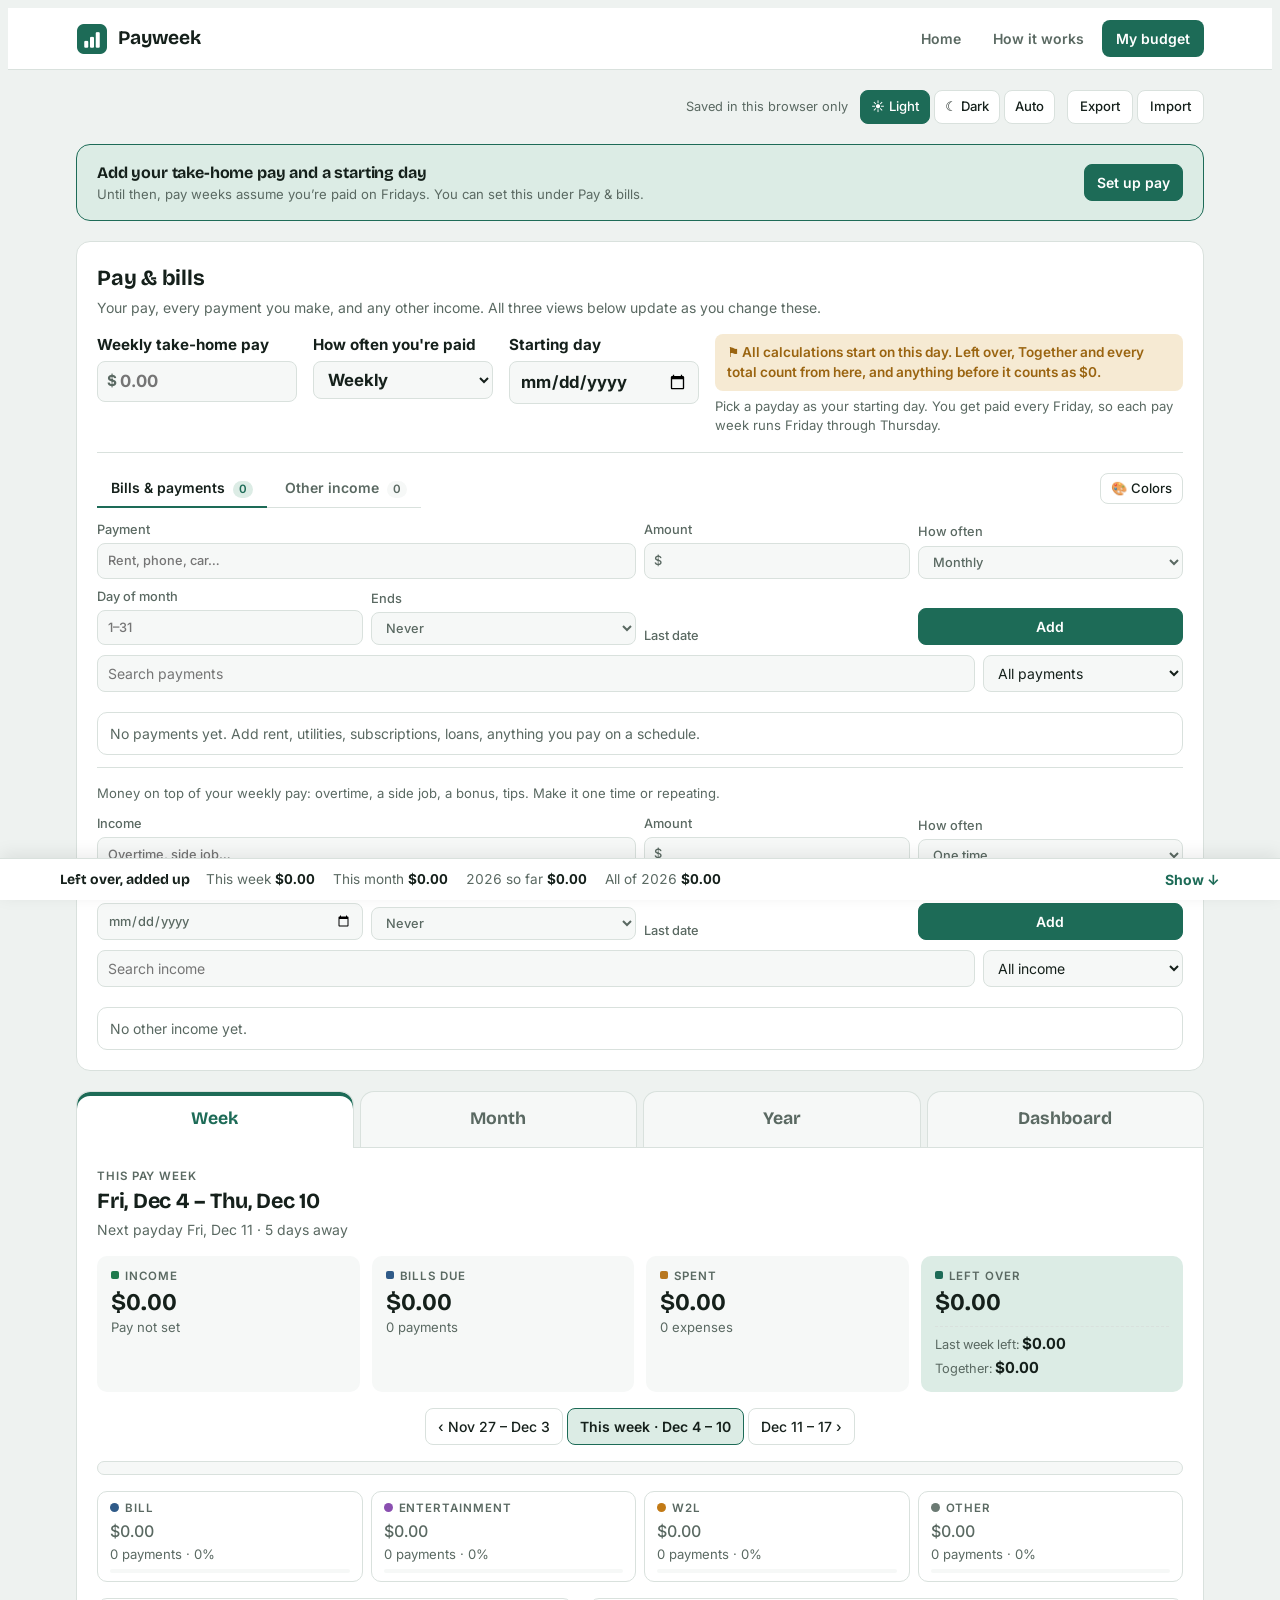
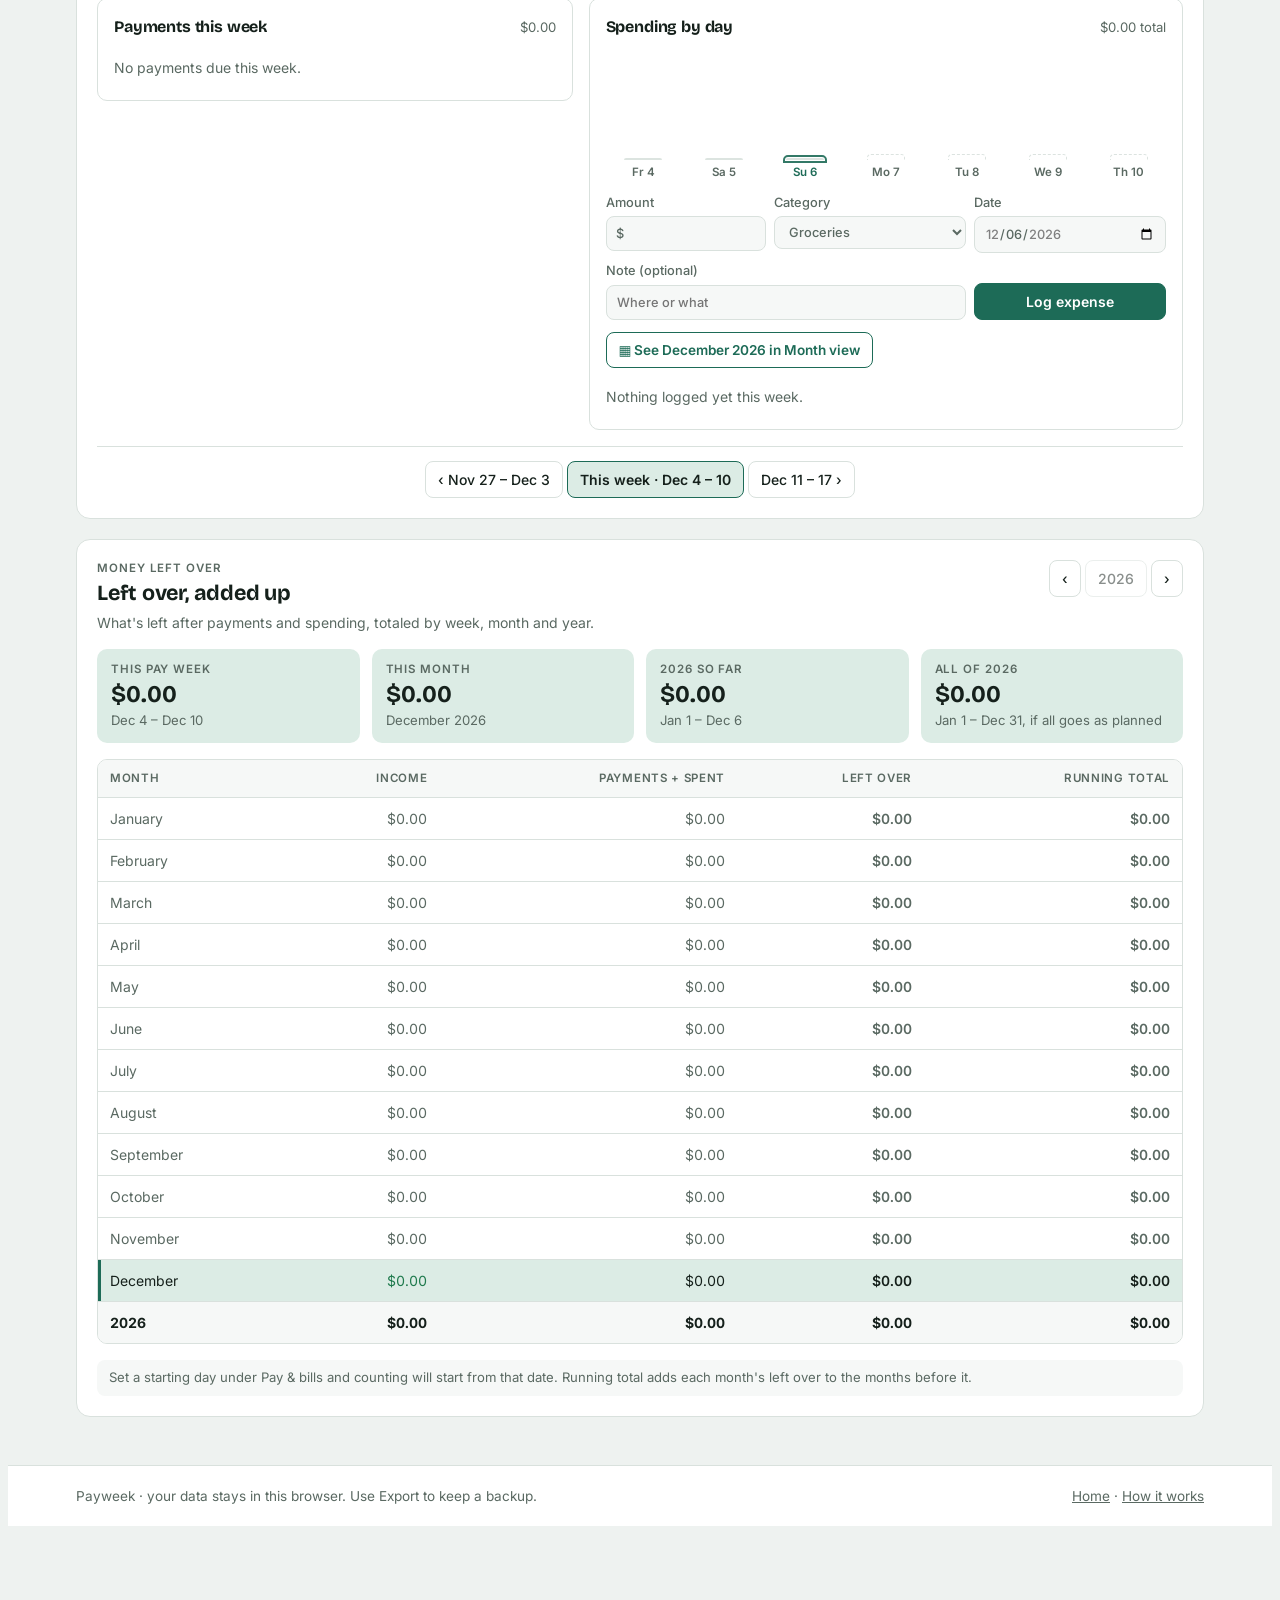
==== app.html @ 32675dfa "initial" ====
<!doctype html>
<html lang="en">
<head>
<meta charset="utf-8">
<meta name="viewport" content="width=device-width, initial-scale=1">
<meta name="description" content="Your Payweek budget: what's due, what's spent and what's left between paydays.">
<link rel="icon" href="icon.png">
<link rel="stylesheet" href="site.css">
<title>Payweek Budget</title>
<script>
/* Theme before first paint: light unless the viewer picked Dark or Auto (follow the system). */
try { var pwTheme = localStorage.getItem('payweek.theme') || 'light'; if (pwTheme !== 'auto') document.documentElement.setAttribute('data-theme', pwTheme); }
catch (e) { document.documentElement.setAttribute('data-theme', 'light'); }
</script>
<link rel="preconnect" href="https://fonts.googleapis.com">
<link rel="stylesheet" href="https://fonts.googleapis.com/css2?family=Bricolage+Grotesque:opsz,wght@12..96,500;12..96,700&family=Inter:wght@400;500;600&display=swap">
<style>
/* Layout: header, Pay & bills panel (pay, bills, other income, then view tabs), then the active view. Month calendar rows line up with pay weeks. */
:root {
  --bg: #eef2f0; --surface: #ffffff; --surface-2: #f6f8f7; --ink: #15201b; --muted: #5a6962; --line: #d9e1dd;
  --accent: #1d6b57; --accent-ink: #ffffff; --accent-soft: #dcece5;
  --bills: #2f5a88; --bills-soft: #e1e9f3; --spent: #b8771f; --pos: #1f7a4d; --neg: #b3372e; --warn: #9a6410;
  --pos-soft: #dff1e6; --neg-soft: #f8e1de; --warn-soft: #f6ead3;
  --display: "Bricolage Grotesque", "Segoe UI", system-ui, sans-serif;
  --body: "Inter", "Segoe UI", system-ui, -apple-system, sans-serif;
  --r: 10px;
}
@media (prefers-color-scheme: dark) { :root:not([data-theme="light"]) {
  --bg: #0f1412; --surface: #171e1b; --surface-2: #1c2521; --ink: #e5ece8; --muted: #93a39b; --line: #2a3530;
  --accent: #5cc3a3; --accent-ink: #0d1a15; --accent-soft: #1b3029;
  --bills: #8db2dc; --bills-soft: #1d2a3a; --spent: #e2ab58; --pos: #63cf91; --neg: #f07c71; --warn: #e2ab58;
  --pos-soft: #183427; --neg-soft: #3a1f1c; --warn-soft: #362a16; color-scheme: dark } }
:root[data-theme="dark"] {
  --bg: #0f1412; --surface: #171e1b; --surface-2: #1c2521; --ink: #e5ece8; --muted: #93a39b; --line: #2a3530;
  --accent: #5cc3a3; --accent-ink: #0d1a15; --accent-soft: #1b3029;
  --bills: #8db2dc; --bills-soft: #1d2a3a; --spent: #e2ab58; --pos: #63cf91; --neg: #f07c71; --warn: #e2ab58;
  --pos-soft: #183427; --neg-soft: #3a1f1c; --warn-soft: #362a16; color-scheme: dark }
:root[data-theme="light"] { color-scheme: light; }
.seg.theme button { font-size: 0.82rem; padding: 6px 10px; }
.seg.theme button[aria-pressed="true"] { background: var(--accent); color: var(--accent-ink); border-color: var(--accent); }

* { box-sizing: border-box; }
body { background: var(--bg); color: var(--ink); font-family: var(--body); font-size: 14px; line-height: 1.5;
  padding-left: max(16px, env(safe-area-inset-left, 0px)); padding-right: max(16px, env(safe-area-inset-right, 0px)); padding-block: 24px 56px; }
.wrap { max-width: 1160px; margin: 0 auto; display: flex; flex-direction: column; gap: 20px; }
h1, h2, h3 { font-family: var(--display); margin: 0; text-wrap: balance; letter-spacing: -0.01em; }
h1 { font-size: 1.6rem; font-weight: 700; }
h2 { font-size: 1.35rem; font-weight: 700; }
h3 { font-size: 1rem; font-weight: 700; }
p { margin: 0; }
.num, td, .stat b { font-variant-numeric: tabular-nums; }
.eyebrow { font-size: 0.72rem; text-transform: uppercase; letter-spacing: 0.08em; color: var(--muted); font-weight: 600; }
.muted { color: var(--muted); }
.small { font-size: 0.82rem; }

header.top { display: flex; align-items: flex-end; justify-content: space-between; gap: 12px; flex-wrap: wrap; }
.brand { display: flex; align-items: center; gap: 10px; }
.mark { width: 34px; height: 34px; border-radius: 9px; background: var(--accent); color: var(--accent-ink); display: grid; place-items: center; font-family: var(--display); font-weight: 700; font-size: 1.05rem; }
.savestate { font-size: 0.8rem; color: var(--muted); }
.topright { display: flex; align-items: center; gap: 12px; flex-wrap: wrap; justify-content: flex-end; }
.dashbtn { text-decoration: none; font-weight: 700; color: var(--accent-ink); background: var(--accent); border: 1px solid var(--accent); border-radius: 10px; padding: 9px 16px; white-space: nowrap; }
.dashbtn:hover { filter: brightness(1.07); }
.dashbtn[aria-current="page"] { background: var(--surface); color: var(--accent); }
.dashbtn:focus-visible { outline: 2px solid var(--accent); outline-offset: 2px; }
/* dashboard */
.dgrid { display: grid; grid-template-columns: minmax(0, 1fr) minmax(0, 1fr); gap: 16px; }
.dgrid .full { grid-column: 1 / -1; }
.dtable { min-width: 480px; }
.dscroll { max-height: 340px; overflow: auto; }
.dscroll thead th { position: sticky; top: 0; z-index: 1; }
.alerts { border: 1px solid var(--neg); background: var(--neg-soft); border-radius: var(--r); padding: 16px; display: flex; flex-direction: column; gap: 10px; }
.alerts.ok { border-color: var(--accent); background: var(--accent-soft); }
.alerts h3 { display: flex; align-items: center; gap: 8px; }
.flaglist { display: flex; flex-wrap: wrap; gap: 6px; }
.flag { border: 1px solid var(--neg); background: var(--surface); color: var(--neg); border-radius: 8px; padding: 5px 10px; font-size: 0.82rem; font-weight: 600; text-align: left; font-variant-numeric: tabular-nums; }
.flag:hover { background: var(--neg-soft); }
.flag span { color: var(--muted); font-weight: 500; }
td .neg, td.neg { color: var(--neg); font-weight: 600; }
@media (max-width: 900px) { .dgrid { grid-template-columns: minmax(0, 1fr); } }
.chart { position: relative; height: 240px; min-width: 0; }
.chart svg { display: block; overflow: visible; }
.chart .ctick { font-size: 11px; fill: var(--muted); font-variant-numeric: tabular-nums; }
.ctip { position: absolute; pointer-events: none; background: var(--surface); border: 1px solid var(--line); border-radius: 10px; box-shadow: 0 6px 20px rgba(0,0,0,.15); padding: 8px 10px; font-size: 0.8rem; display: flex; flex-direction: column; gap: 3px; min-width: 170px; z-index: 2; }
.ctip span { display: flex; align-items: center; gap: 6px; }
.ctip span b { margin-left: auto; font-variant-numeric: tabular-nums; }
.ctip i, .clegend i { width: 10px; height: 3px; border-radius: 2px; display: inline-block; }
.ctip b.neg { color: var(--neg); }
.clegend { display: flex; gap: 12px; flex-wrap: wrap; font-size: 0.8rem; color: var(--muted); }
.clegend span { display: inline-flex; align-items: center; gap: 6px; }

/* Week / Month / Year tabs: full width, the active one joins the view panel below */
html { scroll-padding-top: 72px; }
/* compact "Left over, added up" bar pinned to the bottom until the full section is on screen */
.lbar { position: fixed; left: 0; right: 0; bottom: 0; z-index: 19; border: 0; border-top: 1px solid var(--line); border-radius: 0; background: var(--surface); box-shadow: 0 -4px 18px rgba(0,0,0,.08); padding: 10px 16px; text-align: left; font-weight: 400; }
.lbar[hidden] { display: none; }
.lbar:hover { background: var(--surface-2); }
.lbar-inner { max-width: 1160px; margin: 0 auto; display: flex; align-items: center; gap: 16px; }
.lbar-title { font-family: var(--display); white-space: nowrap; }
.lbar-vals { display: flex; gap: 6px 18px; flex-wrap: wrap; flex: 1; font-size: 0.85rem; color: var(--muted); font-variant-numeric: tabular-nums; }
.lbar-vals b { color: var(--ink); }
.lbar-vals b.neg { color: var(--neg); }
.lbar-open { font-weight: 700; color: var(--accent); white-space: nowrap; }
body.lbar-on { padding-bottom: 72px; }
.toast { bottom: 20px; }
body.lbar-on .toast { bottom: 76px; }
@media (max-width: 760px) { .lbar-inner { flex-wrap: wrap; gap: 4px 12px; } .lbar-vals { order: 3; flex-basis: 100%; } body.lbar-on { padding-bottom: 96px; } body.lbar-on .toast { bottom: 100px; } }
.viewbox { display: flex; flex-direction: column; min-width: 0; }
nav.tabs { display: grid; grid-template-columns: repeat(4, minmax(0, 1fr)); gap: 6px; }
nav.tabs a { position: relative; text-align: center; text-decoration: none; font-family: var(--display); font-size: 1.1rem; font-weight: 700; color: var(--muted);
  padding: 14px 8px; background: var(--surface-2); border: 1px solid var(--line); border-bottom: 0; border-radius: 14px 14px 0 0; margin-bottom: 0; }
nav.tabs a:hover { color: var(--ink); background: var(--surface); }
nav.tabs a[aria-current="page"] { background: var(--surface); color: var(--accent); box-shadow: inset 0 4px 0 var(--accent); margin-bottom: -1px; padding-bottom: 15px; z-index: 1; }
nav.tabs a:focus-visible { outline: 2px solid var(--accent); outline-offset: -3px; }
.viewbox > #view { border-top-left-radius: 0; border-top-right-radius: 0; }

/* compact Pay & bills bar shown once the full section scrolls away */
.qbar { position: fixed; top: 0; left: 0; right: 0; z-index: 20; background: var(--surface); border-bottom: 1px solid var(--line); box-shadow: 0 4px 18px rgba(0,0,0,.08); padding: 8px 16px; }
.qbar[hidden] { display: none; }
.qinner { max-width: 1160px; margin: 0 auto; display: flex; gap: 12px; align-items: center; }
.qhead { display: flex; gap: 8px; align-items: center; justify-content: space-between; flex-shrink: 0; }
.qtitle { border: 0; background: transparent; padding: 4px 6px; text-align: left; white-space: nowrap; }
.qtoggle { display: none; }
.qform { display: grid; grid-template-columns: auto minmax(120px, 1.4fr) minmax(90px, .8fr) minmax(110px, 1fr) minmax(130px, 1fr) auto; gap: 8px; align-items: center; flex: 1; min-width: 0; }
.qform input, .qform select { min-width: 0; width: 100%; }
@media (max-width: 900px) {
  .qinner { flex-direction: column; align-items: stretch; gap: 8px; }
  .qtoggle { display: inline-block; }
  .qbar:not(.open) .qform { display: none; }
  .qform { grid-template-columns: 1fr 1fr; }
  .qform .qkind, .qform #qName { grid-column: 1 / -1; }
  .qform .qkind { justify-self: start; }
}

.panel { background: var(--surface); border: 1px solid var(--line); border-radius: 14px; padding: 20px; display: flex; flex-direction: column; gap: 16px; min-width: 0; }
.panel-head { display: flex; justify-content: space-between; align-items: flex-start; gap: 12px; flex-wrap: wrap; }
.sub { color: var(--muted); margin-top: 2px; }

button, input, select { font: inherit; color: inherit; }
button { cursor: pointer; border: 1px solid var(--line); background: var(--surface); border-radius: 8px; padding: 7px 12px; font-weight: 500; }
button:hover { background: var(--surface-2); }
button:disabled { opacity: .5; cursor: default; }
button.primary { background: var(--accent); color: var(--accent-ink); border-color: var(--accent); font-weight: 600; }
button.primary:hover { filter: brightness(1.07); }
button.ghost { border-color: transparent; background: transparent; color: var(--muted); padding: 4px 8px; }
button.ghost:hover { color: var(--ink); background: var(--surface-2); }
button:focus-visible, input:focus-visible, select:focus-visible, [tabindex]:focus-visible { outline: 2px solid var(--accent); outline-offset: 2px; }
.seg { display: inline-flex; gap: 4px; }
input, select { background: var(--surface-2); border: 1px solid var(--line); border-radius: 8px; padding: 7px 10px; min-width: 0; width: 100%; }
label.field { display: flex; flex-direction: column; gap: 4px; font-size: 0.8rem; color: var(--muted); font-weight: 500; min-width: 0; }
.money-in { position: relative; }
.money-in span { position: absolute; left: 10px; top: 50%; transform: translateY(-50%); color: var(--muted); pointer-events: none; }
.money-in input { padding-left: 22px; }

.setup { background: var(--accent-soft); border: 1px solid var(--accent); border-radius: 14px; padding: 16px 20px; display: flex; gap: 16px; align-items: center; justify-content: space-between; flex-wrap: wrap; }

.stats { display: grid; grid-template-columns: repeat(4, minmax(0, 1fr)); gap: 12px; }
.stat { background: var(--surface-2); border-radius: var(--r); padding: 12px 14px; display: flex; flex-direction: column; gap: 2px; min-width: 0; }
.stat b { font-family: var(--display); font-size: 1.5rem; font-weight: 700; line-height: 1.2; }
.stat.left { background: var(--accent-soft); }
.stat.left.neg { background: var(--neg-soft); }
.stat.left.neg b { color: var(--neg); }
.dot { display: inline-block; width: 8px; height: 8px; border-radius: 2px; margin-right: 6px; vertical-align: 1px; }

.meter { height: 14px; border-radius: 7px; background: var(--surface-2); border: 1px solid var(--line); display: flex; overflow: hidden; }
.meter > i { display: block; height: 100%; }

.grid2 { display: grid; grid-template-columns: minmax(0, 1fr) minmax(0, 1.25fr); gap: 16px; align-items: start; }
.card { border: 1px solid var(--line); border-radius: var(--r); padding: 16px; display: flex; flex-direction: column; gap: 12px; min-width: 0; }
.card-head { display: flex; justify-content: space-between; align-items: baseline; gap: 8px; }

.billrow { display: grid; grid-template-columns: auto minmax(0, 1fr) auto; gap: 10px; align-items: center; padding: 8px 0; border-top: 1px solid var(--line); }
.billrow:first-child { border-top: 0; }
.billrow .name { font-weight: 600; overflow-wrap: anywhere; }
.billrow.paid .name { text-decoration: line-through; color: var(--muted); }
.billrow input[type=checkbox] { width: 18px; height: 18px; accent-color: var(--accent); }
.chip { display: inline-block; font-size: 0.72rem; font-weight: 600; padding: 1px 8px; border-radius: 999px; background: var(--surface-2); color: var(--muted); white-space: nowrap; }
.chip.paid { background: var(--pos-soft); color: var(--pos); }
.chip.over { background: var(--neg-soft); color: var(--neg); }
.chip.today { background: var(--warn-soft); color: var(--warn); }
.empty { color: var(--muted); padding: 6px 0; }

.days { display: grid; grid-template-columns: repeat(7, minmax(0, 1fr)); gap: 6px; align-items: end; height: 130px; }
.day { display: flex; flex-direction: column; align-items: center; justify-content: flex-end; gap: 4px; height: 100%; min-width: 0; }
.day .bar { width: 100%; max-width: 38px; background: var(--spent); border-radius: 4px 4px 0 0; min-height: 2px; opacity: 0.9; }
.day .bar.zero { background: var(--line); }
.day .amt { font-size: 0.7rem; color: var(--muted); white-space: nowrap; }
.day .lbl { font-size: 0.72rem; color: var(--muted); font-weight: 600; }
.day.is-today .lbl { color: var(--accent); }
.day.is-today .bar { outline: 2px solid var(--accent); outline-offset: 1px; }
.day.future .bar.zero { background: transparent; border: 1px dashed var(--line); border-bottom: 0; min-height: 6px; }

.miniform { display: grid; grid-template-columns: 1fr 1.2fr 1.2fr; gap: 8px; }
.miniform .wide { grid-column: 1 / 3; }
.miniform button { align-self: end; }
.exprow { display: grid; grid-template-columns: 64px minmax(0, 1fr) auto auto; gap: 10px; align-items: center; padding: 6px 0; border-top: 1px solid var(--line); font-size: 0.88rem; }
.exprow .what { overflow-wrap: anywhere; }

/* pay & bills */
.settings { display: grid; grid-template-columns: minmax(0, 1fr); gap: 24px; }
label.field.big select { font-weight: 700; font-size: 1.05rem; }
.paytop { display: grid; grid-template-columns: minmax(0, 200px) minmax(0, 180px) minmax(0, 190px) minmax(0, 1fr); gap: 16px; align-items: start; padding-bottom: 16px; border-bottom: 1px solid var(--line); }
label.field.big { font-size: 0.95rem; font-weight: 700; color: var(--ink); }
label.field.big input { font-weight: 700; font-size: 1.05rem; }
.startnote { display: flex; flex-direction: column; gap: 6px; align-self: end; }
.startalert { background: var(--warn-soft); color: var(--warn); border-radius: 8px; padding: 8px 12px; font-size: 0.85rem; font-weight: 600; }
@media (max-width: 760px) { .paytop { grid-template-columns: 1fr 1fr; } .startnote { grid-column: 1 / -1; } }
.settings .col { display: flex; flex-direction: column; gap: 12px; min-width: 0; }
.block { display: flex; flex-direction: column; gap: 10px; min-width: 0; }
.block + .block { border-top: 1px solid var(--line); padding-top: 16px; }
.itemform { display: grid; grid-template-columns: repeat(4, minmax(0, 1fr)); gap: 8px; align-items: end; }
.itemform .span2 { grid-column: span 2; }
.itemform .actions { display: flex; gap: 6px; }
.itemform .actions button { flex: 1; }
.itemlist { display: flex; flex-direction: column; max-height: 300px; overflow-y: auto; border: 1px solid var(--line); border-radius: var(--r); padding: 0 12px; background: var(--surface); scrollbar-gutter: stable; }
.itemlist .item:first-child { border-top: 0; }
.itemlist .empty { padding: 10px 0; }
.subtabs { display: flex; gap: 4px; border-bottom: 1px solid var(--line); flex-wrap: wrap; }
.subtabs button { border: 0; border-radius: 8px 8px 0 0; background: transparent; padding: 8px 14px; font-weight: 600; color: var(--muted); border-bottom: 2px solid transparent; margin-bottom: -1px; }
.subtabs button:hover { background: var(--surface-2); color: var(--ink); }
.subtabs button[aria-selected="true"] { color: var(--ink); border-bottom-color: var(--accent); }
.subtabs .count { display: inline-block; min-width: 20px; padding: 0 6px; border-radius: 999px; background: var(--surface-2); color: var(--muted); font-size: 0.72rem; text-align: center; margin-left: 4px; }
.subtabs button[aria-selected="true"] .count { background: var(--accent-soft); color: var(--accent); }
.listtools { display: grid; grid-template-columns: minmax(0, 1fr) minmax(0, 200px); gap: 8px; }
.listhead { display: flex; justify-content: space-between; align-items: baseline; gap: 8px; font-size: 0.8rem; color: var(--muted); }
.catstrip { display: grid; grid-template-columns: repeat(4, minmax(0, 1fr)); gap: 8px; }
.catbox { border: 1px solid var(--line); border-radius: var(--r); padding: 8px 12px; display: flex; flex-direction: column; gap: 2px; min-width: 0; }
.catbox b { font-variant-numeric: tabular-nums; font-size: 1rem; }
.catbox .share { height: 4px; border-radius: 2px; background: var(--surface-2); overflow: hidden; margin-top: 2px; }
.catbox .share i { display: block; height: 100%; background: var(--bills); }
.catbox.zero b { color: var(--muted); font-weight: 500; }
.item { display: grid; grid-template-columns: minmax(0, 1fr) auto auto; gap: 10px; align-items: center; padding: 8px 0; border-top: 1px solid var(--line); }
.item .name { font-weight: 600; overflow-wrap: anywhere; }
.item.ended .name, .item.ended .num { color: var(--muted); }
.item .num.inc { color: var(--pos); }
.item.has-cats { grid-template-columns: minmax(0, 1fr) auto auto auto; }
.cats { display: inline-flex; gap: 2px; padding: 2px; background: var(--surface-2); border: 1px solid var(--line); border-radius: 8px; }
.cats button { border: 0; background: transparent; padding: 3px 9px; font-size: 0.76rem; font-weight: 600; color: var(--muted); border-radius: 6px; }
.cats button:hover { background: var(--surface); color: var(--ink); }
.cats button[aria-pressed="true"] { background: var(--bills); color: var(--surface); }
.cats.inc button[aria-pressed="true"] { background: var(--pos); color: var(--surface); }
.carry { margin-top: 6px; padding-top: 6px; border-top: 1px dashed var(--line); display: flex; flex-direction: column; gap: 1px; font-size: 0.8rem; color: var(--muted); font-variant-numeric: tabular-nums; }
.carry strong { color: var(--ink); font-size: 0.95rem; font-weight: 700; }
.carry .neg, .carry strong.neg { color: var(--neg); }
@media (max-width: 760px) {
  .item.has-cats { grid-template-columns: minmax(0, 1fr) auto auto; }
  .item.has-cats .cats { grid-column: 1 / -1; order: 5; justify-self: start; flex-wrap: wrap; }
}

/* tables */
.tablewrap { overflow-x: auto; border: 1px solid var(--line); border-radius: var(--r); }
table { border-collapse: collapse; width: 100%; min-width: 860px; }
th { text-align: left; font-size: 0.72rem; text-transform: uppercase; letter-spacing: 0.06em; color: var(--muted); font-weight: 600; padding: 10px 12px; background: var(--surface-2); border-bottom: 1px solid var(--line); }
td { padding: 10px 12px; border-bottom: 1px solid var(--line); vertical-align: top; }
th.r, td.r { text-align: right; white-space: nowrap; }
tbody tr { cursor: pointer; }
tbody tr:hover td { background: var(--surface-2); }
tr.past td { color: var(--muted); }
tr.current td { background: var(--accent-soft); }
tr.current td:first-child { box-shadow: inset 3px 0 0 var(--accent); }
td.wk, td.dates { white-space: nowrap; }
td.wk { font-weight: 600; }
.pays { display: flex; flex-wrap: wrap; gap: 4px 6px; }
.pay { font-size: 0.8rem; background: var(--surface-2); border: 1px solid var(--line); border-radius: 6px; padding: 1px 7px; white-space: nowrap; }
.pay.done { color: var(--muted); text-decoration: line-through; }
.pay em { font-style: normal; color: var(--muted); }
td.inc { color: var(--pos); }
td.neg { color: var(--neg); font-weight: 600; }
td.left { font-weight: 600; }
tfoot td { font-weight: 700; background: var(--surface-2); border-bottom: 0; }
table.lefttable { min-width: 560px; }
.yearsum { display: flex; gap: 24px; flex-wrap: wrap; }
.yearsum div { display: flex; flex-direction: column; }
.yearsum b { font-family: var(--display); font-size: 1.15rem; font-variant-numeric: tabular-nums; }
.note-bar { font-size: 0.82rem; color: var(--muted); background: var(--surface-2); border-radius: 8px; padding: 8px 12px; }

.months { display: grid; grid-template-columns: repeat(6, minmax(0, 1fr)); gap: 8px; }
.mcard { text-align: left; display: flex; flex-direction: column; gap: 2px; padding: 10px 12px; border-radius: var(--r); background: var(--surface-2); border: 1px solid var(--line); min-width: 0; }
.mcard:hover { border-color: var(--accent); background: var(--surface-2); }
.mcard.now { border-color: var(--accent); box-shadow: inset 0 0 0 1px var(--accent); }
.mcard .mname { font-weight: 600; }
.mcard b { font-family: var(--display); font-size: 1.1rem; font-variant-numeric: tabular-nums; }
.mcard b.neg { color: var(--neg); }
.mcard .mbar { height: 5px; border-radius: 3px; background: var(--line); overflow: hidden; display: flex; margin-top: 4px; }
.mcard .mbar i { display: block; height: 100%; }

.calwrap { overflow-x: auto; border: 1px solid var(--line); border-radius: var(--r); }
.cal { display: grid; grid-template-columns: repeat(7, minmax(92px, 1fr)) 140px; min-width: 820px; }
.cal .hd { font-size: 0.72rem; text-transform: uppercase; letter-spacing: 0.06em; color: var(--muted); font-weight: 600; padding: 8px; background: var(--surface-2); border-bottom: 1px solid var(--line); }
.cal .cell { min-height: 98px; padding: 6px 7px; border-bottom: 1px solid var(--line); border-right: 1px solid var(--line); display: flex; flex-direction: column; gap: 3px; cursor: pointer; min-width: 0; }
.cal .cell:hover { background: var(--surface-2); }
.cal .cell.out { background: var(--surface-2); }
.cal .cell.out .dn, .cal .cell.out .pill { opacity: .55; }
.cal .dn { font-weight: 600; font-size: 0.82rem; width: 24px; height: 24px; display: grid; place-items: center; border-radius: 50%; }
.cal .cell.today .dn { background: var(--accent); color: var(--accent-ink); }
.pill { font-size: 0.72rem; line-height: 1.35; padding: 1px 6px; border-radius: 5px; overflow: hidden; text-overflow: ellipsis; white-space: nowrap; }
.pill.bill { background: var(--bills-soft); color: var(--bills); }
/* items colored by their category: soft tint + solid left edge, text stays readable ink */
.pill.tinted { --pc: var(--bills); background: color-mix(in srgb, var(--pc) 20%, var(--surface)); color: var(--ink); box-shadow: inset 3px 0 0 var(--pc); font-weight: 500; }
.pill.tinted.edited { box-shadow: inset 3px 0 0 var(--pc), inset 0 0 0 1.5px var(--pc); }
.cdot { display: inline-block; width: 9px; height: 9px; border-radius: 50%; margin-right: 6px; vertical-align: 0; flex-shrink: 0; }
.pay.tinted { border-left: 3px solid var(--pc); }
.subtabrow { display: flex; align-items: center; gap: 8px; flex-wrap: wrap; }
.colorbtn { margin-left: auto; font-size: 0.82rem; padding: 5px 10px; }
dialog#colorDlg { border: 1px solid var(--line); border-radius: 14px; padding: 0; background: var(--surface); color: var(--ink); width: min(500px, calc(100vw - 32px)); box-shadow: 0 12px 40px rgba(0,0,0,.25); }
dialog#colorDlg::backdrop { background: rgba(0,0,0,.35); }
.colorform { display: flex; flex-direction: column; gap: 14px; padding: 20px; }
.colorgrid { display: grid; grid-template-columns: repeat(2, minmax(0, 1fr)); gap: 8px; }
.colorform { overflow-x: hidden; }
.colorrow { min-width: 0; display: flex; align-items: center; gap: 10px; border: 1px solid var(--line); border-radius: 10px; padding: 6px 10px; font-weight: 600; font-size: 0.88rem; cursor: pointer; }
.colorrow input[type=color] { width: 34px; height: 26px; border: 0; padding: 0; background: none; cursor: pointer; flex-shrink: 0; }
.colorrow .sample { margin-left: auto; font-size: 0.72rem; padding: 1px 6px; border-radius: 5px; white-space: nowrap; }
.pill.bill.done { text-decoration: line-through; }
.pill.inc { background: var(--pos-soft); color: var(--pos); font-weight: 600; }
.pill.sp { color: var(--spent); padding-left: 0; }
.cal .wsum { padding: 8px 10px; border-bottom: 1px solid var(--line); background: var(--surface-2); display: flex; flex-direction: column; gap: 1px; font-size: 0.78rem; font-variant-numeric: tabular-nums; cursor: pointer; }
.cal .wsum b { font-size: 0.9rem; }
.cal .wsum b.neg { color: var(--neg); }
.cal .wsum .wcarry { display: flex; flex-direction: column; gap: 1px; margin-top: 4px; padding-top: 4px; border-top: 1px dashed var(--line); }
.cal .wsum .wcarry b { font-size: 0.82rem; }
.cal .row-current { box-shadow: inset 0 3px 0 var(--accent); }
.pill.drag { cursor: grab; flex-shrink: 0; }
.pill.drag:hover { filter: brightness(0.95); box-shadow: 0 0 0 1px currentColor; }
.pill.moved { outline: 1.5px dashed currentColor; outline-offset: -1.5px; }
.pill.dragging { opacity: .4; }
.cal .cell.over { background: var(--accent-soft); box-shadow: inset 0 0 0 2px var(--accent); }
.chip.moved { background: var(--warn-soft); color: var(--warn); }
.pay.moved em { color: var(--warn); }
.toast { position: fixed; left: 50%; bottom: 20px; transform: translate(-50%, 20px); background: var(--ink); color: var(--surface); padding: 10px 16px; border-radius: 10px; font-size: 0.88rem; font-weight: 500; box-shadow: 0 6px 24px rgba(0,0,0,.2); opacity: 0; pointer-events: none; max-width: calc(100vw - 32px); z-index: 10; transition: opacity .2s, transform .2s; }
.toast.show { opacity: 1; transform: translate(-50%, 0); }
.seg.nav { flex-wrap: wrap; justify-content: center; }
.navrow { display: flex; justify-content: center; }
.tomonth { display: flex; gap: 8px; flex-wrap: wrap; }
.tomonth button { font-size: 0.85rem; font-weight: 600; color: var(--accent); border-color: var(--accent); background: var(--surface); }
.tomonth button:hover { background: var(--accent-soft); }
.panel-head:has(> .seg.nav) { flex-direction: column; align-items: stretch; }
.panel-head > .seg.nav { align-self: center; }
.seg.nav button[disabled] { opacity: 1; background: var(--accent-soft); border-color: var(--accent); font-weight: 600; }
.viewfoot { display: flex; justify-content: center; padding-top: 4px; border-top: 1px solid var(--line); padding-top: 14px; }
.seg.backup button { font-size: 0.82rem; padding: 6px 12px; }
dialog#impDlg { border: 1px solid var(--line); border-radius: 14px; padding: 0; background: var(--surface); color: var(--ink); width: min(420px, calc(100vw - 32px)); box-shadow: 0 12px 40px rgba(0,0,0,.25); }
dialog#impDlg::backdrop { background: rgba(0,0,0,.35); }
.impform { display: flex; flex-direction: column; gap: 10px; padding: 20px; }
#occDlg [hidden] { display: none !important; }
dialog#occDlg { border: 1px solid var(--line); border-radius: 14px; padding: 0; background: var(--surface); color: var(--ink); width: min(420px, calc(100vw - 32px)); box-shadow: 0 12px 40px rgba(0,0,0,.25); }
dialog#occDlg::backdrop { background: rgba(0,0,0,.35); }
#occForm { display: flex; flex-direction: column; gap: 12px; padding: 20px; }
#occForm h3 { margin: 2px 0; }
.occrow { display: grid; grid-template-columns: 1fr 1fr; gap: 10px; }
label.check { display: flex; align-items: center; gap: 8px; font-size: 0.88rem; }
label.check input { width: 18px; height: 18px; accent-color: var(--accent); }
.occbtns { display: flex; gap: 8px; align-items: center; flex-wrap: wrap; }
.occbtns .grow { flex: 1; }
.billrow.has-edit { grid-template-columns: auto minmax(0, 1fr) auto auto; }
.billrow.skipped { opacity: .6; }
.billrow.skipped .name { text-decoration: line-through; }
.chip.edited { background: var(--accent-soft); color: var(--ink); }
.pill.edited { box-shadow: inset 0 0 0 1.5px currentColor; }
.pill.skip { background: transparent; border: 1px dashed currentColor; color: var(--muted); text-decoration: line-through; }

@media (max-width: 900px) {
  .grid2, .settings { grid-template-columns: minmax(0, 1fr); }
  .months { grid-template-columns: repeat(4, minmax(0, 1fr)); }
}
@media (max-width: 560px) {
  .stats { grid-template-columns: repeat(2, minmax(0, 1fr)); }
  .miniform, .itemform, .catstrip { grid-template-columns: 1fr 1fr; }
  .miniform .wide, .itemform .span2 { grid-column: 1 / -1; }
  .panel { padding: 16px; }
  .stat b { font-size: 1.25rem; }
  .months { grid-template-columns: repeat(2, minmax(0, 1fr)); }
  nav.tabs { gap: 4px; }
  nav.tabs a { font-size: 1rem; padding: 12px 4px; }
}
@media (prefers-reduced-motion: no-preference) { .meter > i, .day .bar { transition: width .3s ease, height .3s ease; } }
</style>
</head>
<body class="site-app">
<header class="sitenav"><div class="sitenav-in">
  <a class="site-logo" href="index.html"><img src="icon.png" alt="">Payweek</a>
  <nav class="sitelinks" aria-label="Site">
    <a href="index.html">Home</a>
    <a href="index.html#how">How it works</a>
    <a href="app.html" class="cta" aria-current="page">My budget</a>
  </nav>
</div></header>


<div class="wrap">
  <header class="top">
    <div class="brand">
      <div class="mark" aria-hidden="true">$</div>
      <div><h1>Payweek</h1><p class="muted small">Payday to payday: what's due, what's spent, what's left.</p></div>
    </div>
    <div class="topright">
      <div class="savestate" id="savestate">Loading…</div>
      <div class="seg theme" role="group" aria-label="Color theme">
        <button type="button" data-themeopt="light" aria-pressed="false" title="Light mode"><span aria-hidden="true">☀</span> Light</button>
        <button type="button" data-themeopt="dark" aria-pressed="false" title="Dark mode"><span aria-hidden="true">☾</span> Dark</button>
        <button type="button" data-themeopt="auto" aria-pressed="false" title="Follow your computer's setting">Auto</button>
      </div>
      <div class="seg backup">
        <button type="button" id="btnExport" title="Save all your data to a backup file">Export</button>
        <button type="button" id="btnImport" title="Load a backup file">Import</button>
      </div>
      <input type="file" id="importFile" accept=".json,application/json" hidden>
    </div>
  </header>

  <div id="setup"></div>

  <section class="panel" id="settings" aria-label="Pay and bills">
    <div class="panel-head">
      <div><h2>Pay &amp; bills</h2><p class="sub">Your pay, every payment you make, and any other income. All three views below update as you change these.</p></div>
    </div>
    <div class="paytop">
      <label class="field big"><span id="payLbl">Take-home pay per paycheck</span>
        <div class="money-in"><span>$</span><input id="pay" type="number" inputmode="decimal" min="0" step="0.01" placeholder="0.00"></div>
      </label>
      <label class="field big">How often you're paid
        <select id="payFreq">
          <option value="weekly">Weekly</option>
          <option value="biweekly">Every 2 weeks</option>
          <option value="semimonthly">Twice a month</option>
          <option value="monthly">Monthly</option>
        </select>
      </label>
      <label class="field big">Starting day
        <input id="payday" type="date" aria-describedby="startAlert paydayHint">
      </label>
      <div class="startnote">
        <p class="startalert" id="startAlert"><span aria-hidden="true">⚑</span> All calculations start on this day. Left over, Together and every total count from here, and anything before it counts as $0.</p>
        <p class="muted small" id="paydayHint">Each pay week runs from payday through the day before your next payday.</p>
      </div>
    </div>
    <div class="settings">
      <div class="col">
        <div class="subtabrow">
        <div class="subtabs" role="tablist" aria-label="Payments or income">
          <button type="button" role="tab" id="st-bills" aria-controls="pane-bills" aria-selected="true" data-act="subtab" data-tab="bills">Bills &amp; payments <span class="count" id="count-bills"></span></button>
          <button type="button" role="tab" id="st-incomes" aria-controls="pane-incomes" aria-selected="false" tabindex="-1" data-act="subtab" data-tab="incomes">Other income <span class="count" id="count-incomes"></span></button>
        </div>
        <button type="button" class="colorbtn" id="btnColors" title="Change the color of each payment and income type"><span aria-hidden="true">🎨</span> Colors</button>
        </div>
        <div class="block" id="pane-bills" role="tabpanel" aria-labelledby="st-bills">
          <form class="itemform" id="form-bills" autocomplete="off"></form>
          <div class="listtools">
            <input type="search" id="q-bills" placeholder="Search payments" aria-label="Search payments">
            <select id="f-bills" aria-label="Filter payments">
              <option value="all">All payments</option>
              <option value="cat:Bill">Bill</option>
              <option value="cat:Entertainment">Entertainment</option>
              <option value="cat:W2L">W2L</option>
              <option value="cat:Other">Other</option>
              <option value="active">Active only</option>
              <option value="ended">Ended only</option>
            </select>
          </div>
          <div class="listhead"><span id="info-bills"></span></div>
          <div class="itemlist" id="list-bills" tabindex="0" aria-label="Your bills and payments"></div>
        </div>
        <div class="block" id="pane-incomes" role="tabpanel" aria-labelledby="st-incomes" hidden>
          <p class="small muted">Money on top of your weekly pay: overtime, a side job, a bonus, tips. Make it one time or repeating.</p>
          <form class="itemform" id="form-incomes" autocomplete="off"></form>
          <div class="listtools">
            <input type="search" id="q-incomes" placeholder="Search income" aria-label="Search income">
            <select id="f-incomes" aria-label="Filter income">
              <option value="all">All income</option>
              <option value="cat:Job">Job</option>
              <option value="cat:Side">Side</option>
              <option value="cat:Other">Other</option>
              <option value="once">One time</option>
              <option value="repeat">Repeating</option>
              <option value="active">Active only</option>
              <option value="ended">Ended only</option>
            </select>
          </div>
          <div class="listhead"><span id="info-incomes"></span></div>
          <div class="itemlist" id="list-incomes" tabindex="0" aria-label="Your other income"></div>
        </div>
      </div>
    </div>
  </section>

  <div class="viewbox">
    <nav class="tabs" aria-label="View">
      <a href="#week" id="tab-week">Week</a>
      <a href="#month" id="tab-month">Month</a>
      <a href="#year" id="tab-year">Year</a>
      <a href="#dashboard" id="tab-dashboard">Dashboard</a>
    </nav>
    <section class="panel" id="view" aria-live="polite"></section>
  </div>

  <section class="panel" id="totals" aria-label="Money left over"></section>
</div>
<div class="qbar" id="qbar" aria-label="Pay and bills, quick add" role="region" hidden>
  <div class="qinner">
    <div class="qhead">
      <button type="button" class="qtitle" data-act="openSettings" title="Open the full Pay &amp; bills section"><b>Pay &amp; bills</b> <span class="small muted" id="qsum"></span> <span aria-hidden="true">↑</span></button>
      <button type="button" class="primary qtoggle" id="qToggle" aria-expanded="false" aria-controls="qform">+ Add</button>
    </div>
    <form class="qform" id="qform" autocomplete="off">
      <div class="cats qkind" role="group" aria-label="Add a payment or income">
        <button type="button" data-qkind="bills" aria-pressed="true">Payment</button>
        <button type="button" data-qkind="incomes" aria-pressed="false">Income</button>
      </div>
      <input id="qName" placeholder="Rent, phone, car…" aria-label="Name" maxlength="60" required>
      <div class="money-in"><span>$</span><input id="qAmt" type="number" inputmode="decimal" min="0" step="0.01" placeholder="0.00" aria-label="Amount" required></div>
      <select id="qFreq" aria-label="How often"></select>
      <input id="qDate" type="date" aria-label="Date" required>
      <button type="submit" class="primary">Add</button>
    </form>
  </div>
</div>
<button type="button" class="lbar" id="lbar" hidden aria-controls="totals" title="Show Left over, added up">
  <span class="lbar-inner">
    <b class="lbar-title">Left over, added up</b>
    <span class="lbar-vals" id="lbarVals"></span>
    <span class="lbar-open">Show <span aria-hidden="true">↓</span></span>
  </span>
</button>
<div class="toast" id="toast" role="status" aria-live="polite"></div>
<dialog id="colorDlg" aria-labelledby="colorTitle">
  <form method="dialog" class="colorform">
    <div><h3 id="colorTitle">Colors</h3><p class="small muted">Pick a color for each kind of payment and income. It's used in the calendar, the lists and the category totals.</p></div>
    <div><p class="eyebrow">Payments</p><div class="colorgrid" id="colorBills"></div></div>
    <div><p class="eyebrow">Income</p><div class="colorgrid" id="colorIncomes"></div></div>
    <div class="occbtns"><button type="button" class="ghost" id="colorReset">Reset to defaults</button><span class="grow"></span><button type="button" class="primary" id="colorDone">Done</button></div>
  </form>
</dialog>
<dialog id="impDlg" aria-labelledby="impTitle">
  <form method="dialog" class="impform">
    <h3 id="impTitle">Replace your budget?</h3>
    <p class="small" id="impInfo"></p>
    <p class="small muted">Everything you have now will be replaced by what's in the file. Export first if you want to keep a copy.</p>
    <div class="occbtns"><span class="grow"></span><button type="button" id="impCancel">Cancel</button><button type="button" class="primary" id="impGo">Replace and load</button></div>
  </form>
</dialog>
<dialog id="occDlg" aria-labelledby="occTitle">
  <form method="dialog" id="occForm" autocomplete="off">
    <div><p class="eyebrow" id="occEyebrow">Just this one</p><h3 id="occTitle">Edit payment</h3><p class="small muted" id="occInfo"></p></div>
    <label class="field">Name<input id="oName" maxlength="60" required></label>
    <div class="occrow">
      <label class="field">Amount<div class="money-in"><span>$</span><input id="oAmt" type="number" inputmode="decimal" min="0" step="0.01" required></div></label>
      <label class="field">Date<input id="oDate" type="date" required></label>
    </div>
    <label class="check" id="oSkipLbl"><input type="checkbox" id="oSkip"> Skip this one (don't count it)</label>
    <p class="small muted" id="occNote"></p>
    <div class="occbtns">
      <button type="button" class="ghost" id="oReset">Reset to series</button>
      <span class="grow"></span>
      <button type="button" id="oCancel">Cancel</button>
      <button type="submit" class="primary">Save</button>
    </div>
  </form>
</dialog>

<script>
(() => {
  'use strict';
  const $ = s => document.querySelector(s);
  const pad = n => String(n).padStart(2, '0');
  const iso = d => `${d.getFullYear()}-${pad(d.getMonth() + 1)}-${pad(d.getDate())}`;
  const parse = s => { const [y, m, d] = s.split('-').map(Number); return new Date(y, m - 1, d); };
  const addDays = (d, n) => new Date(d.getFullYear(), d.getMonth(), d.getDate() + n);
  const diffDays = (a, b) => Math.round((Date.UTC(b.getFullYear(), b.getMonth(), b.getDate()) - Date.UTC(a.getFullYear(), a.getMonth(), a.getDate())) / 864e5);
  const mod = (a, n) => ((a % n) + n) % n;
  const dim = (y, m) => new Date(y, m + 1, 0).getDate();
  const today = () => { const n = new Date(); return new Date(n.getFullYear(), n.getMonth(), n.getDate()); };
  const fmtMoney = new Intl.NumberFormat('en-US', { style: 'currency', currency: 'USD' });
  const money = n => fmtMoney.format(n || 0);
  const moneyShort = n => n >= 1000 ? '$' + (n / 1000).toFixed(n >= 10000 ? 0 : 1) + 'k' : '$' + Math.round(n);
  const fmtD = (d, o) => d.toLocaleDateString('en-US', o);
  const short = d => fmtD(d, { month: 'short', day: 'numeric' });
  const longD = d => fmtD(d, { month: 'short', day: 'numeric', year: 'numeric' });
  const wkday = d => fmtD(d, { weekday: 'short' });
  const esc = s => String(s ?? '').replace(/[&<>"']/g, c => ({ '&': '&amp;', '<': '&lt;', '>': '&gt;', '"': '&quot;', "'": '&#39;' }[c]));
  const uid = () => Math.random().toString(36).slice(2, 10);
  const round2 = n => Math.round(n * 100) / 100;
  const sum = (arr, f) => round2(arr.reduce((t, x) => t + (+f(x) || 0), 0));
  const ord = n => n + (n % 10 === 1 && n !== 11 ? 'st' : n % 10 === 2 && n !== 12 ? 'nd' : n % 10 === 3 && n !== 13 ? 'rd' : 'th');
  const CATS = ['Groceries', 'Gas', 'Eating out', 'Shopping', 'Household', 'Fun', 'Health', 'Other'];
  const BILL_CATS = ['Bill', 'Entertainment', 'W2L', 'Other'];
  const catOf = b => BILL_CATS.includes(b.cat) ? b.cat : 'Bill';
  const INC_CATS = ['Other', 'Side', 'Job'];
  const incCatOf = x => INC_CATS.includes(x.cat) ? x.cat : 'Other';
  const CATS_BY = { bills: BILL_CATS, incomes: INC_CATS };
  const catFor = (kind, it) => kind === 'incomes' ? incCatOf(it) : catOf(it);
  // ----- colors for each payment category / income type (the user can change them) -----
  const DEF_COLORS = {
    bills: { Bill: '#2f5a88', Entertainment: '#8a4fb0', W2L: '#c27a16', Other: '#6b7a73' },
    incomes: { Job: '#1f7a4d', Side: '#0f7c8c', Other: '#7d8f1f' },
  };
  const HEX = /^#[0-9a-f]{6}$/i;
  const colorOf = (kind, cat) => { const c = (state.settings.colors || {})[kind + ':' + cat]; return HEX.test(c || '') ? c : (DEF_COLORS[kind][cat] || '#6b7a73'); };
  const itemColor = (kind, it) => colorOf(kind, catFor(kind, it));
  const textOn = hex => { const n = parseInt(hex.slice(1), 16), L = (0.2126 * (n >> 16 & 255) + 0.7152 * (n >> 8 & 255) + 0.0722 * (n & 255)) / 255; return L > 0.6 ? '#15201b' : '#ffffff'; };
  const cdot = c => `<i class="cdot" style="background:${c}" aria-hidden="true"></i>`;
  const FREQ = { monthly: 'Monthly', weekly: 'Weekly', biweekly: 'Every 2 weeks', yearly: 'Yearly', once: 'One time' };

  const t0 = today();
  const state = {
    settings: { weeklyPay: null, payFreq: 'weekly', payday: null, bills: [], incomes: [], paid: {}, moves: {}, edits: {}, colors: {} },
    expenses: [],
    view: 'week',
    viewStart: null,
    month: { y: t0.getFullYear(), m: t0.getMonth() },
    year: t0.getFullYear(),
    editing: { bills: null, incomes: null },
    ready: false,
  };

  // ---------- pay schedule ----------
  // The starting day is also a payday; payFreq says how often pay repeats from it.
  const PAY_FREQS = { weekly: 'Weekly', biweekly: 'Every 2 weeks', semimonthly: 'Twice a month', monthly: 'Monthly' };
  const PAY_SHORT = { weekly: '/wk', biweekly: '/2 wks', semimonthly: '/paycheck', monthly: '/mo' };
  const payFreq = () => PAY_FREQS[state.settings.payFreq] ? state.settings.payFreq : 'weekly';
  const isWeekly = () => payFreq() === 'weekly';
  const PN = () => isWeekly() ? 'week' : 'pay period';          // what one row of the Week tab is called
  function anchor() {
    if (state.settings.payday) return parse(state.settings.payday);
    const t = today(); return addDays(t, -mod(t.getDay() - 5, 7)); // assume Friday until set
  }
  const dayIn = (y, m, D) => new Date(y, m, Math.min(D, dim(y, m)));
  const semiDays = () => { const D = anchor().getDate(); return D <= 15 ? [D, D + 15] : [D - 15, D]; };
  function isPayday(d) {
    const f = payFreq(), a = anchor();
    if (f === 'weekly') return mod(diffDays(a, d), 7) === 0;
    if (f === 'biweekly') return mod(diffDays(a, d), 14) === 0;
    const days = f === 'monthly' ? [a.getDate()] : semiDays();
    return days.some(D => dayIn(d.getFullYear(), d.getMonth(), D).getDate() === d.getDate());
  }
  // first day of the pay period that contains d (the latest payday on or before d)
  function periodStartFor(d) {
    const f = payFreq(), a = anchor();
    if (f === 'weekly' || f === 'biweekly') { const n = f === 'weekly' ? 7 : 14; return addDays(a, Math.floor(diffDays(a, d) / n) * n); }
    for (let i = 0; i < 40; i++) { const x = addDays(d, -i); if (isPayday(x)) return x; }
    return d;
  }
  function nextPeriodStart(ps) {
    const f = payFreq();
    if (f === 'weekly') return addDays(ps, 7);
    if (f === 'biweekly') return addDays(ps, 14);
    for (let i = 1; i < 40; i++) { const x = addDays(ps, i); if (isPayday(x)) return x; }
    return addDays(ps, 31);
  }
  const prevPeriodStart = ps => periodStartFor(addDays(ps, -1));
  const periodEnd = ps => addDays(nextPeriodStart(ps), -1);
  const weekStartFor = periodStartFor;   // the Week tab shows one pay period
  // month calendar rows are always 7 days; they start on payday's weekday for weekly/biweekly pay, Sunday otherwise
  const calRowStart = d => { const dow = (payFreq() === 'weekly' || payFreq() === 'biweekly') ? anchor().getDay() : 0; return addDays(d, -mod(d.getDay() - dow, 7)); };

  // ----- schedules -----
  // An item: {freq, day (monthly, no end), date, ends: 'never'|'date'|'count', endDate, count}
  // With no end, weekly / every-2-weeks repeat in both directions from `date`.
  // With an end, `date` is the first time it happens, and occurrences are counted from there.
  const hasEnd = it => it.ends === 'date' || it.ends === 'count';
  // Returns which occurrence d is (0 = first), or null if the item doesn't happen on d.
  function occIndex(it, d) {
    if (it.freq === 'once') return it.date && iso(d) === it.date ? 0 : null;
    const bounded = hasEnd(it);
    if (it.freq === 'monthly' && !bounded) return d.getDate() === Math.min(it.day || 1, dim(d.getFullYear(), d.getMonth())) ? 0 : null;
    if (!it.date) return null;
    const s = parse(it.date), x = diffDays(s, d);
    if (bounded && x < 0) return null;
    switch (it.freq) {
      case 'weekly': return mod(x, 7) === 0 ? Math.floor(x / 7) : null;
      case 'biweekly': return mod(x, 14) === 0 ? Math.floor(x / 14) : null;
      case 'monthly': { const want = Math.min(s.getDate(), dim(d.getFullYear(), d.getMonth())); return d.getDate() === want ? (d.getFullYear() - s.getFullYear()) * 12 + d.getMonth() - s.getMonth() : null; }
      case 'yearly': return d.getMonth() === s.getMonth() && d.getDate() === Math.min(s.getDate(), dim(d.getFullYear(), d.getMonth())) ? d.getFullYear() - s.getFullYear() : null;
    }
    return null;
  }
  function dueOn(it, d) {
    const k = occIndex(it, d);
    if (k === null) return false;
    if (it.ends === 'date') return !!it.endDate && iso(d) <= it.endDate;
    if (it.ends === 'count') return k < (+it.count || 0);
    return true;
  }
  function lastDate(it) {
    if (it.ends === 'date') return it.endDate ? parse(it.endDate) : null;
    if (it.ends !== 'count' || !it.date) return null;
    const s = parse(it.date), n = Math.max(1, +it.count || 1) - 1;
    switch (it.freq) {
      case 'weekly': return addDays(s, 7 * n);
      case 'biweekly': return addDays(s, 14 * n);
      case 'monthly': { const y = s.getFullYear(), m = s.getMonth() + n; const d = new Date(y, m, 1); return new Date(d.getFullYear(), d.getMonth(), Math.min(s.getDate(), dim(d.getFullYear(), d.getMonth()))); }
      case 'yearly': return new Date(s.getFullYear() + n, s.getMonth(), Math.min(s.getDate(), dim(s.getFullYear() + n, s.getMonth())));
    }
    return s;
  }
  function freqText(it) {
    let base;
    const d = it.date ? parse(it.date) : null;
    if (it.freq === 'once') base = d ? `Once on ${longD(d)}` : 'One time';
    else if (it.freq === 'monthly') base = `Monthly on the ${ord(hasEnd(it) && d ? d.getDate() : it.day)}`;
    else if (it.freq === 'weekly') base = d ? `Every ${fmtD(d, { weekday: 'long' })}` : 'Weekly';
    else if (it.freq === 'biweekly') base = d ? `Every other ${fmtD(d, { weekday: 'long' })}` : 'Every 2 weeks';
    else base = d ? `Yearly on ${short(d)}` : 'Yearly';
    if (it.freq === 'once' || !hasEnd(it)) return base;
    const last = lastDate(it);
    const from = d ? ` from ${short(d)}` : '';
    if (it.ends === 'count') return `${base}${from} · ${it.count} time${+it.count === 1 ? '' : 's'}, last ${last ? longD(last) : ''}`;
    return `${base}${from} · until ${last ? longD(last) : ''}`;
  }
  const isEnded = it => { const l = it.freq === 'once' ? (it.date ? parse(it.date) : null) : lastDate(it); return !!l && iso(l) < iso(today()); };

  // Figures for any date range [start, end]
  function range(start, end) {
    const s = iso(start), e = iso(end), n = diffDays(start, end) + 1;
    const payments = [], extras = [], skipped = []; let paydays = 0;
    const mv = state.settings.moves || {}, ed = state.settings.edits || {};
    // one occurrence; a per-date edit can change its name/amount or skip it
    const add = (kind, it, date, key, moved, from) => {
      const o = ed[key], d = parse(date);
      const v = o ? { ...it, ...(o.name ? { name: o.name } : {}), ...(o.amount != null ? { amount: o.amount } : {}) } : it;
      const occ = { kind, bill: v, item: v, date, d, key, moved, from: from || date, edited: !!(o && (o.name || o.amount != null)) || !!it.edited };
      if (o && o.skip) skipped.push(occ); else (kind === 'bills' ? payments : extras).push(occ);
    };
    for (let i = 0; i < n; i++) {
      const d = addDays(start, i), di = iso(d);
      if (isPayday(d)) paydays++;
      for (const b of state.settings.bills) if (dueOn(b, d) && !mv[b.id + '@' + di]) add('bills', b, di, b.id + '@' + di, false);
      for (const x of state.settings.incomes) if (dueOn(x, d) && !mv[x.id + '@' + di]) add('incomes', x, di, x.id + '@' + di, false);
    }
    // occurrences of repeating items that were moved to another day
    for (const [key, to] of Object.entries(mv)) {
      if (to < s || to > e) continue;
      const at = key.lastIndexOf('@'), id = key.slice(0, at), from = key.slice(at + 1);
      const b = state.settings.bills.find(x => x.id === id);
      if (b) { if (dueOn(b, parse(from))) add('bills', b, to, key, true, from); continue; }
      const x = state.settings.incomes.find(y => y.id === id);
      if (x && dueOn(x, parse(from))) add('incomes', x, to, key, true, from);
    }
    const byDate = (a, b) => a.date < b.date ? -1 : a.date > b.date ? 1 : 0;
    payments.sort(byDate); extras.sort(byDate); skipped.sort(byDate);
    const exps = state.expenses.filter(x => x.date >= s && x.date <= e)
      .sort((a, b) => a.date < b.date ? 1 : a.date > b.date ? -1 : (b.createdAt || 0) - (a.createdAt || 0));
    const pay = round2((+state.settings.weeklyPay || 0) * paydays);
    const extra = sum(extras, x => x.item.amount);
    const bills = sum(payments, p => p.bill.amount);
    const spent = sum(exps, x => x.amount);
    const income = round2(pay + extra);
    return { start, end, s, e, payments, exps, extras, skipped, pay, extra, income, bills, spent, left: round2(income - bills - spent) };
  }
  const week = start => range(start, periodEnd(start));   // one pay period
  // The one rule every month/year total uses: count from the recent payday you entered; days before it count as $0.
  const countFrom = () => state.settings.payday ? parse(state.settings.payday) : null;
  function counted(a, b) {
    const st = countFrom();
    if (!st || iso(a) >= iso(st)) return { ...range(a, b), clipped: false };
    if (iso(b) < iso(st)) return { start: a, end: b, s: iso(a), e: iso(b), payments: [], exps: [], extras: [], skipped: [], pay: 0, extra: 0, income: 0, bills: 0, spent: 0, left: 0, clipped: true, before: true };
    return { ...range(st, b), clipped: true };
  }

  // ---------- storage ----------
  const LS = 'payweek.v1';
  let backend = null, saveTimer = null, saving = false, dirty = false, loadTimer = null;
  const setSaveState = t => { $('#savestate').textContent = t; };
  const normSettings = d => ({ weeklyPay: d.weeklyPay ?? null, payFreq: d.payFreq || 'weekly', payday: d.payday ?? null, bills: (d.bills || []).map(b => ({ ...b })), incomes: (d.incomes || []).map(b => ({ ...b })), paid: { ...(d.paid || {}) }, moves: { ...(d.moves || {}) }, edits: JSON.parse(JSON.stringify(d.edits || {})), colors: { ...(d.colors || {}) } });

  const localBackend = {
    kind: 'local',
    read() { try { return JSON.parse(localStorage.getItem(LS) || '{}'); } catch { return {}; } },
    persist() { try { localStorage.setItem(LS, JSON.stringify({ settings: state.settings, expenses: state.expenses })); } catch {} },
    async start() { const all = this.read(); if (all.settings) state.settings = normSettings(all.settings); state.expenses = all.expenses || []; },
    async saveSettings() { this.persist(); },
    async add(kind, x) { state[kind].push({ id: uid(), ...x }); this.persist(); render(); },
    async remove(kind, id) { state[kind] = state[kind].filter(x => x.id !== id); this.persist(); render(); },
  };

  function dbBackend(db, id) {
    const sref = db.doc('data/users/' + id + '/budget');
    const cols = { expenses: sref.collection('expenses') };
    return {
      kind: 'db',
      start() {
        return new Promise(resolve => {
          const got = { s: false, e: false }; let done = false;
          const finish = () => { if (!done && got.s && got.e) { done = true; clearTimeout(loadTimer); resolve(); } };
          loadTimer = setTimeout(() => setSaveState('Can’t reach your saved budget yet. Changes may not save.'), 10000);
          sref.onSnapshot(snap => {
            if (!snap.metadata.hasPendingWrites && !saveTimer && !saving) {
              const d = snap.exists ? snap.data() : null;
              if (d) { state.settings = normSettings(d); fillSettingsInputs(); }
              if (state.ready) render();
            }
            if (!snap.metadata.fromCache) { got.s = true; finish(); }
          }, err => { setSaveState('Saving stopped: ' + err.code); got.s = true; finish(); });
          cols.expenses.onSnapshot(snap => {
            state.expenses = snap.docs.map(x => ({ id: x.id, ...x.data() }));
            if (state.ready) render();
            if (!snap.metadata.fromCache) { got.e = true; finish(); }
          }, err => { setSaveState('Stopped syncing expenses: ' + err.code); got.e = true; finish(); });
        });
      },
      saveSettings(s) { return sref.set(JSON.parse(JSON.stringify(s))); },
      async add(kind, x) { await cols[kind].add(x); },
      async remove(kind, id) { await cols[kind].doc(id).delete(); },
    };
  }

  function queueSave() { setSaveState('Saving…'); clearTimeout(saveTimer); saveTimer = setTimeout(flushSave, 500); }
  async function flushSave() {
    saveTimer = null;
    if (saving) { dirty = true; return; }
    saving = true;
    try { await backend.saveSettings(state.settings); setSaveState(backend.kind === 'db' ? 'All changes saved' : window.payweekDesktop ? 'Saved on this computer' : 'Saved in this browser'); }
    catch (e) { setSaveState('Couldn’t save (' + (e && e.code || 'error') + '). Try again in a moment.'); }
    saving = false;
    if (dirty) { dirty = false; flushSave(); }
  }

  async function initBackend() {
    let db = null, id = null;
    try {
      if (window.claude && typeof window.claude.use === 'function') {
        const [d, u] = await Promise.all([window.claude.use('db'), window.claude.use('user')]);
        db = d; id = u ? await u.id() : null;
      }
    } catch { db = null; }
    backend = (db && id) ? dbBackend(db, id) : localBackend;
    await backend.start();
    setSaveState(backend.kind === 'db' ? 'Synced to your account' : window.payweekDesktop ? 'Saved on this computer' : 'Saved in this browser only');
    state.ready = true;
    fillSettingsInputs();
    render();
  }

  // ---------- render ----------
  function render() {
    resetCum();
    $('#tab-week').textContent = isWeekly() ? 'Week' : 'Pay period';
    for (const v of ['week', 'month', 'year', 'dashboard']) { const a = $('#tab-' + v); if (v === state.view) a.setAttribute('aria-current', 'page'); else a.removeAttribute('aria-current'); }
    renderSetup(); renderList('bills'); renderList('incomes'); updateQSum();
    const el = $('#view');
    if (!state.ready) { el.innerHTML = '<p class="muted">Loading your budget…</p>'; $('#totals').innerHTML = ''; return; }
    el.setAttribute('aria-label', state.view + ' view');
    if (state.view === 'month') renderMonth(el); else if (state.view === 'year') renderYear(el); else if (state.view === 'dashboard') renderDash(el); else renderWeek(el);
    renderTotals($('#totals'));
  }

  // ----- line chart (hand-drawn SVG, redrawn at the container's real width) -----
  // opts: { points: [{d: Date, ...}], series: [{key, name, color}], negKey?, height }
  const chartRO = 'ResizeObserver' in window ? new ResizeObserver(entries => { for (const en of entries) if (en.target._draw) en.target._draw(); }) : null;
  function niceTicks(lo, hi, n) {
    const span = hi - lo || 1, raw = span / n, mag = Math.pow(10, Math.floor(Math.log10(raw)));
    const step = [1, 2, 2.5, 5, 10].map(m => m * mag).find(s => s >= raw) || mag * 10;
    const out = []; for (let v = Math.floor(lo / step) * step; v <= hi + 1e-9; v += step) out.push(round2(v));
    return out;
  }
  function lineChart(box, opts) {
    const { points, series, negKey } = opts, H = opts.height || 240;
    const draw = () => {
      const W = box.clientWidth; if (!W || !points.length) return;
      const m = { l: 62, r: 14, t: 12, b: 28 }, iw = W - m.l - m.r, ih = H - m.t - m.b;
      let lo = 0, hi = 0;
      for (const p of points) for (const s of series) { lo = Math.min(lo, p[s.key]); hi = Math.max(hi, p[s.key]); }
      const ticks = niceTicks(lo, hi, 4); lo = Math.min(lo, ticks[0]); hi = Math.max(hi, ticks[ticks.length - 1]);
      const x = i => m.l + (points.length === 1 ? iw / 2 : i / (points.length - 1) * iw);
      const y = v => m.t + (hi - v) / (hi - lo || 1) * ih;
      const yTxt = v => Math.abs(v) >= 1000 ? (v < 0 ? '-' : '') + '$' + (Math.abs(v) / 1000).toFixed(Math.abs(v) >= 10000 ? 0 : 1) + 'k' : (v < 0 ? '-$' : '$') + Math.abs(Math.round(v));
      // x labels at the first pay week of each month, thinned to fit
      const monthIdx = []; points.forEach((p, i) => { if (i === 0 || p.d.getMonth() !== points[i - 1].d.getMonth()) monthIdx.push(i); });
      const every = Math.max(1, Math.ceil(monthIdx.length / Math.max(1, Math.floor(iw / 70))));
      const tIso = iso(today()); const ti = points.findIndex(p => iso(p.d) <= tIso && tIso <= iso(p.e || addDays(p.d, 6)));
      let svg = `<svg width="${W}" height="${H}" role="img" aria-label="${esc(opts.label)}">`;
      if (negKey && lo < 0) svg += `<rect x="${m.l}" y="${y(0)}" width="${iw}" height="${y(lo) - y(0)}" style="fill:var(--neg-soft)"/>`;
      for (const tv of ticks) svg += `<line x1="${m.l}" x2="${W - m.r}" y1="${y(tv)}" y2="${y(tv)}" style="stroke:var(--line)" stroke-width="${tv === 0 ? 1.5 : 1}" ${tv === 0 ? '' : 'stroke-dasharray="2 4"'}/>
        <text x="${m.l - 8}" y="${y(tv) + 4}" text-anchor="end" class="ctick">${yTxt(tv)}</text>`;
      monthIdx.forEach((i, k) => { if (k % every) return; const p = points[i]; svg += `<text x="${x(i)}" y="${H - 8}" text-anchor="middle" class="ctick">${fmtD(p.d, { month: 'short' })}${p.d.getMonth() === 0 || k === 0 ? ' ’' + String(p.d.getFullYear()).slice(2) : ''}</text>`; });
      if (ti >= 0) svg += `<line x1="${x(ti)}" x2="${x(ti)}" y1="${m.t}" y2="${m.t + ih}" style="stroke:var(--muted)" stroke-dasharray="3 3"/><text x="${x(ti) + 4}" y="${m.t + 10}" class="ctick">Today</text>`;
      for (const s of series) svg += `<path d="${points.map((p, i) => (i ? 'L' : 'M') + x(i).toFixed(1) + ' ' + y(p[s.key]).toFixed(1)).join('')}" fill="none" style="stroke:${s.color}" stroke-width="2" stroke-linejoin="round" stroke-linecap="round" ${s.dash ? 'stroke-dasharray="6 4"' : ''}/>`;
      if (negKey) points.forEach((p, i) => { if (p[negKey] < 0) svg += `<circle cx="${x(i)}" cy="${y(p[negKey])}" r="4" style="fill:var(--neg);stroke:var(--surface)" stroke-width="2"/>`; });
      svg += `<g class="chover" style="display:none"><line class="cx" y1="${m.t}" y2="${m.t + ih}" style="stroke:var(--ink)" stroke-opacity=".35"/>${series.map(s => `<circle r="4.5" style="fill:${s.color};stroke:var(--surface)" stroke-width="2"/>`).join('')}</g>`;
      svg += `<rect class="chit" x="${m.l}" y="0" width="${iw}" height="${H}" fill="transparent" style="cursor:pointer"/></svg>`;
      box.innerHTML = svg + '<div class="ctip" hidden></div>';
      const hov = box.querySelector('.chover'), tip = box.querySelector('.ctip'), hit = box.querySelector('.chit');
      const at = ev => { const r = box.getBoundingClientRect(); const px = ev.clientX - r.left; return Math.max(0, Math.min(points.length - 1, Math.round((px - m.l) / (iw || 1) * (points.length - 1)))); };
      hit.addEventListener('pointermove', ev => {
        const i = at(ev), p = points[i];
        hov.style.display = ''; hov.querySelector('.cx').setAttribute('x1', x(i)); hov.querySelector('.cx').setAttribute('x2', x(i));
        hov.querySelectorAll('circle').forEach((c, k) => { c.setAttribute('cx', x(i)); c.setAttribute('cy', y(p[series[k].key])); });
        tip.hidden = false;
        tip.innerHTML = `<b>${spanTxt(p.d, p.e || addDays(p.d, 6))}, ${p.d.getFullYear()}</b>${series.map(s => `<span><i style="background:${s.color}"></i>${s.name}<b class="${p[s.key] < 0 ? 'neg' : ''}">${money(p[s.key])}</b></span>`).join('')}<span class="muted small">Click to open this ${PN()}</span>`;
        const tw = tip.offsetWidth; tip.style.left = Math.min(W - tw - 4, Math.max(4, x(i) + 12 + tw > W ? x(i) - tw - 12 : x(i) + 12)) + 'px'; tip.style.top = (m.t + 4) + 'px';
      });
      hit.addEventListener('pointerleave', () => { hov.style.display = 'none'; tip.hidden = true; });
      hit.addEventListener('click', ev => { state.viewStart = iso(points[at(ev)].d); state.expDate = null; go('week'); scrollTop(); });
    };
    box._draw = draw; draw();
    if (chartRO) chartRO.observe(box);
  }

  // ----- dashboard: everything entered, plus negative "Together" flags -----
  function renderDash(el) {
    const s = state.settings, t = today();
    const st = trackStart();
    const horizonY = Math.max(t.getFullYear(), state.year) + 1;      // look ahead through the end of next year
    const horizon = new Date(horizonY, 11, 31);
    // negative Together: pay weeks, months, years
    const badW = [], badM = [], badY = [];
    const pts = [];   // one point per pay week, for the line charts
    for (let ws = weekStartFor(st); ws <= horizon; ws = nextPeriodStart(ws)) {
      const v = cumWeek(ws); if (v != null && v < 0) badW.push({ ws, v, we: periodEnd(ws) });
      const w = week(ws);
      pts.push({ d: ws, e: w.end, together: v == null ? 0 : v, left: w.left, income: w.income, out: round2(w.bills + w.spent) });
    }
    for (let d = new Date(st.getFullYear(), st.getMonth(), 1); d <= horizon; d = new Date(d.getFullYear(), d.getMonth() + 1, 1)) { const v = cumMonth(d.getFullYear(), d.getMonth()); if (v != null && v < 0) badM.push({ d, v }); }
    for (let y = st.getFullYear(); y <= horizonY; y++) { const v = cumYear(y); if (v != null && v < 0) badY.push({ y, v }); }
    const nBad = badW.length + badM.length + badY.length;
    const flagGroup = (title, items, html) => items.length ? `<div><p class="eyebrow">${title} – ${items.length}</p><div class="flaglist">${items.map(html).join('')}</div></div>` : '';
    const alerts = nBad ? `<div class="alerts" role="alert">
        <h3><span aria-hidden="true">⚠</span> "Together" goes below $0 – ${nBad} time${nBad === 1 ? '' : 's'}</h3>
        <p class="small">Counting from ${longD(st)} through ${longD(horizon)}. Select one to open it.</p>
        ${flagGroup(isWeekly() ? 'Pay weeks' : 'Pay periods', badW, x => `<button type="button" class="flag" data-act="openWeek" data-s="${iso(x.ws)}">${spanTxt(x.ws, x.we)}${x.ws.getFullYear() !== t.getFullYear() ? ', ' + x.ws.getFullYear() : ''} <span>·</span> ${money(x.v)}</button>`)}
        ${flagGroup('Months', badM, x => `<button type="button" class="flag" data-act="openMonth" data-y="${x.d.getFullYear()}" data-m="${x.d.getMonth()}">${fmtD(x.d, { month: 'short', year: 'numeric' })} <span>·</span> ${money(x.v)}</button>`)}
        ${flagGroup('Years', badY, x => `<button type="button" class="flag" data-act="openYear" data-y="${x.y}">${x.y} <span>·</span> ${money(x.v)}</button>`)}
      </div>`
      : `<div class="alerts ok"><h3><span aria-hidden="true">✓</span> "Together" stays at $0 or above</h3><p class="small">Checked every ${PN()}, month and year from ${longD(st)} through ${longD(horizon)}.</p></div>`;

    // per-date changes (moves, edits, skips)
    const keys = [...new Set([...Object.keys(s.moves || {}), ...Object.keys(s.edits || {})])];
    const changes = keys.map(key => {
      const at = key.lastIndexOf('@'), id = key.slice(0, at), from = key.slice(at + 1);
      const kind = s.bills.some(b => b.id === id) ? 'bills' : s.incomes.some(b => b.id === id) ? 'incomes' : null;
      if (!kind) return null;
      const it = s[kind].find(b => b.id === id), o = (s.edits || {})[key] || {}, to = (s.moves || {})[key];
      const what = [];
      if (o.skip) what.push('Skipped');
      if (to) what.push(`Moved to ${short(parse(to))}`);
      if (o.amount != null) what.push(`${money(+it.amount)} → ${money(o.amount)}`);
      if (o.name) what.push(`Renamed “${esc(o.name)}”`);
      return { kind, it, key, from, date: to || from, what };
    }).filter(Boolean).sort((a, b) => a.from < b.from ? -1 : 1);

    const exps = [...state.expenses].sort((a, b) => a.date < b.date ? 1 : a.date > b.date ? -1 : 0);
    const status = it => isEnded(it) ? '<span class="chip">Ended</span>' : '<span class="chip paid">Active</span>';
    const itemRows = kind => s[kind].length ? s[kind].map(it => `<tr data-act="edit" data-kind="${kind}" data-id="${esc(it.id)}" tabindex="0" title="Edit in Pay &amp; bills">
        <td><b>${esc(it.name)}</b></td><td>${cdot(itemColor(kind, it))}${catFor(kind, it)}</td><td class="small">${freqText(it)}</td>
        <td class="r ${kind === 'incomes' ? 'inc' : ''}">${kind === 'incomes' ? '+' : ''}${money(+it.amount)}</td><td>${status(it)}</td></tr>`).join('')
      : `<tr><td colspan="5" class="muted">None yet.</td></tr>`;
    const sumBy = (list, f) => round2(list.reduce((t2, x) => t2 + (+f(x) || 0), 0));
    const nPaid = Object.keys(s.paid || {}).length;
    const head = cols => `<thead><tr>${cols.map(c => `<th class="${c.r ? 'r' : ''}">${c.t}</th>`).join('')}</tr></thead>`;

    el.innerHTML = `
      <div class="panel-head"><div><p class="eyebrow">Dashboard</p><h2>Everything you've entered</h2>
        <p class="sub">Your pay, payments, income, one-time changes and logged spending, all in one place. Select a row to open or edit it.</p></div></div>
      ${alerts}
      <div class="dgrid">
        <div class="card full"><div class="card-head"><h3>"Together" each ${isWeekly() ? 'pay week' : 'pay period'}</h3><span class="small muted">Red dots are below $0</span></div>
          <div class="chart" id="chTogether"></div></div>
        <div class="card full"><div class="card-head"><h3>Money in vs. out each ${isWeekly() ? 'pay week' : 'pay period'}</h3>
          <div class="clegend"><span><i style="background:var(--pos)"></i>Income</span><span><i style="background:var(--bills)"></i>Payments + spent</span><span><i style="background:repeating-linear-gradient(90deg,var(--ink) 0 4px,transparent 4px 6px)"></i>Left over</span></div></div>
          <div class="chart" id="chFlow"></div></div>
      </div>
      <div class="stats">
        <div class="stat"><span class="eyebrow">Take-home pay · ${PAY_FREQS[payFreq()].toLowerCase()}</span><b>${s.weeklyPay != null && s.weeklyPay !== '' ? money(+s.weeklyPay) : '—'}</b><span class="small muted">${s.payday ? 'Starting day ' + longD(parse(s.payday)) : 'No starting day set'}</span></div>
        <div class="stat"><span class="eyebrow">Payments</span><b>${s.bills.length}</b><span class="small muted">${money(sumBy(s.bills, b => b.amount))} each time, all together</span></div>
        <div class="stat"><span class="eyebrow">Other income</span><b>${s.incomes.length}</b><span class="small muted">${money(sumBy(s.incomes, b => b.amount))} each time, all together</span></div>
        <div class="stat"><span class="eyebrow">Spending logged</span><b>${money(sumBy(exps, x => x.amount))}</b><span class="small muted">${exps.length} expense${exps.length === 1 ? '' : 's'} · ${nPaid} payment${nPaid === 1 ? '' : 's'} marked paid</span></div>
      </div>
      <div class="dgrid">
        <div class="card full"><div class="card-head"><h3>Payments</h3><span class="small muted">${s.bills.length}</span></div>
          <div class="tablewrap dscroll"><table class="dtable">${head([{ t: 'Name' }, { t: 'Category' }, { t: 'Schedule' }, { t: 'Amount', r: 1 }, { t: 'Status' }])}<tbody>${itemRows('bills')}</tbody></table></div></div>
        <div class="card full"><div class="card-head"><h3>Other income</h3><span class="small muted">${s.incomes.length}</span></div>
          <div class="tablewrap dscroll"><table class="dtable">${head([{ t: 'Name' }, { t: 'Type' }, { t: 'Schedule' }, { t: 'Amount', r: 1 }, { t: 'Status' }])}<tbody>${itemRows('incomes')}</tbody></table></div></div>
        <div class="card"><div class="card-head"><h3>One-time changes</h3><span class="small muted">${changes.length}</span></div>
          <div class="tablewrap dscroll"><table class="dtable">${head([{ t: 'Item' }, { t: 'Usual date' }, { t: 'Change' }])}<tbody>${changes.length ? changes.map(c => `<tr data-act="editOcc" data-kind="${c.kind}" data-id="${esc(c.it.id)}" data-key="${esc(c.key)}" data-date="${c.date}" tabindex="0">
            <td><b>${esc(c.it.name)}</b></td><td>${short(parse(c.from))}, ${parse(c.from).getFullYear()}</td><td class="small">${c.what.join(' · ')}</td></tr>`).join('') : '<tr><td colspan="3" class="muted">No single payments changed, moved or skipped.</td></tr>'}</tbody></table></div></div>
        <div class="card"><div class="card-head"><h3>Spending logged</h3><span class="small muted">${money(sumBy(exps, x => x.amount))}</span></div>
          <div class="tablewrap dscroll"><table class="dtable">${head([{ t: 'Date' }, { t: 'Category' }, { t: 'Note' }, { t: 'Amount', r: 1 }])}<tbody>${exps.length ? exps.map(x => `<tr data-act="openWeek" data-s="${iso(weekStartFor(parse(x.date)))}" tabindex="0">
            <td>${short(parse(x.date))}, ${parse(x.date).getFullYear()}</td><td>${esc(x.category)}</td><td class="small muted">${esc(x.note || '')}</td><td class="r">${money(+x.amount)}</td></tr>`).join('') : '<tr><td colspan="4" class="muted">Nothing logged yet.</td></tr>'}</tbody></table></div></div>
      </div>`;
    if (chartRO) chartRO.disconnect();
    lineChart($('#chTogether'), { points: pts, series: [{ key: 'together', name: 'Together', color: 'var(--accent)' }], negKey: 'together', label: `Together for each pay week from ${longD(st)}; ${badW.length} weeks below zero` });
    lineChart($('#chFlow'), { points: pts, series: [{ key: 'income', name: 'Income', color: 'var(--pos)' }, { key: 'out', name: 'Payments + spent', color: 'var(--bills)' }, { key: 'left', name: 'Left over', color: 'var(--ink)', dash: true }], negKey: 'left', label: 'Income, payments plus spending, and left over for each pay week' });
  }

  // ----- left-over totals (always shown) -----
  function renderTotals(el) {
    const Y = state.year, t = today(), tIso = iso(t);
    // Everything here counts only from the recent payday you entered; days before it count as $0.
    const st = countFrom(), lr = counted;
    const cwS = weekStartFor(t), cwE = periodEnd(cwS);
    const cw = { ...lr(cwS, cwE), start: cwS, end: cwE };
    const cm = lr(new Date(t.getFullYear(), t.getMonth(), 1), new Date(t.getFullYear(), t.getMonth() + 1, 0));
    const yr = lr(new Date(Y, 0, 1), new Date(Y, 11, 31));
    const ytdEnd = Y < t.getFullYear() ? new Date(Y, 11, 31) : t;
    const ytd = Y > t.getFullYear() ? null : lr(new Date(Y, 0, 1), ytdEnd);
    const fromTxt = d => st && iso(st) > iso(d) ? short(st) : 'Jan 1';
    // same four figures in the compact bottom bar
    const lv = (label, v) => `<span>${label} <b class="${v != null && v < 0 ? 'neg' : ''}">${v == null ? '—' : money(v)}</b></span>`;
    $('#lbarVals').innerHTML = lv(isWeekly() ? 'This week' : 'This pay period', cw.left) + lv('This month', cm.left) + lv(`${Y} so far`, ytd ? ytd.left : null) + lv(`All of ${Y}`, yr.left);
    const tile = (label, sub, v) => `<div class="stat left ${v != null && v < 0 ? 'neg' : ''}"><span class="eyebrow">${label}</span><b>${v == null ? '—' : money(v)}</b><span class="small muted">${sub}</span></div>`;
    let run = 0; const tot = { income: 0, out: 0, left: 0 };
    const rows = [];
    for (let m = 0; m < 12; m++) {
      const md = lr(new Date(Y, m, 1), new Date(Y, m + 1, 0));
      const out = round2(md.bills + md.spent);
      run = round2(run + md.left); tot.income += md.income; tot.out += out; tot.left += md.left;
      const now = Y === t.getFullYear() && m === t.getMonth();
      const past = new Date(Y, m + 1, 0) < t && !now;
      rows.push(`<tr class="${now ? 'current' : past ? 'past' : ''}" tabindex="0" data-act="openMonth" data-m="${m}">
        <td>${fmtD(new Date(Y, m, 1), { month: 'long' })}</td>
        <td class="r inc">${money(md.income)}</td>
        <td class="r">${money(out)}</td>
        <td class="r left ${md.left < 0 ? 'neg' : ''}">${money(md.left)}</td>
        <td class="r left ${run < 0 ? 'neg' : ''}">${money(run)}</td></tr>`);
    }
    el.innerHTML = `
      <div class="panel-head">
        <div><p class="eyebrow">Money left over</p><h2>Left over, added up</h2>
          <p class="sub">What's left after payments and spending, totaled by week, month and year.</p></div>
        <div class="seg"><button type="button" data-act="yr" data-n="-1" aria-label="Previous year">‹</button><button type="button" data-act="yrNow" ${Y === t.getFullYear() ? 'disabled' : ''}>${Y}</button><button type="button" data-act="yr" data-n="1" aria-label="Next year">›</button></div>
      </div>
      <div class="stats">
        ${tile(isWeekly() ? 'This pay week' : 'This pay period',`${short(cw.start)} – ${short(cw.end)}`, cw.left)}
        ${tile('This month', fmtD(t, { month: 'long', year: 'numeric' }), cm.left)}
        ${tile(`${Y} so far`, ytd ? `${fromTxt(new Date(Y, 0, 1))} – ${short(ytdEnd)}` : 'Not started yet', ytd ? ytd.left : null)}
        ${tile(`All of ${Y}`, `${fromTxt(new Date(Y, 0, 1))} – Dec 31, if all goes as planned`, yr.left)}
      </div>
      <div class="tablewrap"><table class="lefttable">
        <thead><tr><th>Month</th><th class="r">Income</th><th class="r">Payments + spent</th><th class="r">Left over</th><th class="r">Running total</th></tr></thead>
        <tbody>${rows.join('')}</tbody>
        <tfoot><tr><td>${Y}</td><td class="r">${money(round2(tot.income))}</td><td class="r">${money(round2(tot.out))}</td><td class="r ${tot.left < 0 ? 'neg' : ''}">${money(round2(tot.left))}</td><td class="r ${run < 0 ? 'neg' : ''}">${money(run)}</td></tr></tfoot>
      </table></div>
      <p class="note-bar">${st ? `Counting starts on your starting day, ${longD(st)}. Anything before it counts as $0.` : 'Set a starting day under Pay &amp; bills and counting will start from that date.'} Running total adds each month's left over to the months before it.</p>`;
  }

  function renderSetup() {
    const s = state.settings, need = [];
    if (s.weeklyPay == null || s.weeklyPay === '') need.push('your take-home pay');
    if (!s.payday) need.push('a starting day');
    const el = $('#setup');
    if (!state.ready || !need.length) { el.innerHTML = ''; return; }
    el.innerHTML = `<div class="setup">
      <div><h3>Add ${need.join(' and ')}</h3>
      <p class="small muted">${s.payday ? '' : 'Until then, pay weeks assume you’re paid on Fridays. '}You can set this under Pay &amp; bills.</p></div>
      <div class="seg"><button type="button" data-act="goSettings" class="primary">Set up pay</button></div></div>`;
  }

  function catStrip(payments) {
    const tot = Object.fromEntries(BILL_CATS.map(c => [c, 0])), cnt = { ...tot };
    for (const p of payments) { const c = catOf(p.bill); tot[c] += +p.bill.amount || 0; cnt[c]++; }
    const all = Math.max(BILL_CATS.reduce((t, c) => t + tot[c], 0), 1);
    return `<div class="catstrip" aria-label="Payments by category">${BILL_CATS.map(c => `<div class="catbox ${tot[c] ? '' : 'zero'}">
      <span class="eyebrow">${cdot(colorOf('bills', c))}${c}</span><b>${money(round2(tot[c]))}</b>
      <span class="small muted">${cnt[c]} payment${cnt[c] === 1 ? '' : 's'} · ${Math.round(tot[c] / all * 100)}%</span>
      <span class="share"><i style="width:${(tot[c] / all * 100).toFixed(1)}%;background:${colorOf('bills', c)}"></i></span></div>`).join('')}</div>`;
  }

  // Lines under each Left over figure: the previous period's left over, and the running "Together" total
  const carry = (label, prev, together) => `<div class="carry">
      <span>${label} left: <strong class="${prev < 0 ? 'neg' : ''}">${money(prev)}</strong></span>
      ${together == null ? '' : `<span title="Every left over added up since ${longD(trackStart())}">Together: <strong class="${together < 0 ? 'neg' : ''}">${money(together)}</strong></span>`}</div>`;
  const yearFirstWeek = Y => { const j = new Date(Y, 0, 1); let s = periodStartFor(j); if (iso(s) < iso(j)) s = nextPeriodStart(s); return s; };
  function yearLeft(Y) { let s = yearFirstWeek(Y), t = 0; while (s.getFullYear() === Y) { t += week(s).left; s = nextPeriodStart(s); } return round2(t); }
  // Together through any date (used by the month calendar's 7-day rows)
  function cumThrough(e) { const st = trackStart(); return iso(e) < iso(st) ? null : range(st, e).left; }

  // Running "Together" totals: each period's left over plus the Together of the period before.
  // They start on the payday you entered (or January 1 of this year if none is set).
  const trackStart = () => state.settings.payday ? parse(state.settings.payday) : new Date(today().getFullYear(), 0, 1);
  let cum = null;
  const resetCum = () => { cum = null; };
  function cumWeek(S) {
    const first = weekStartFor(trackStart()), k = iso(S);
    if (k < iso(first)) return null;
    if (!cum || cum.first !== iso(first)) cum = { first: iso(first), next: first, total: 0, map: new Map() };
    while (iso(cum.next) <= k) { cum.total = round2(cum.total + week(cum.next).left); cum.map.set(iso(cum.next), cum.total); cum.next = nextPeriodStart(cum.next); }
    return cum.map.has(k) ? cum.map.get(k) : null;
  }
  function cumMonth(y, m) {
    const st = trackStart();
    if (y < st.getFullYear() || (y === st.getFullYear() && m < st.getMonth())) return null;
    let t = 0;
    // first month counts from the payday itself, later months in full
    for (let d = st; d.getFullYear() < y || (d.getFullYear() === y && d.getMonth() <= m); d = new Date(d.getFullYear(), d.getMonth() + 1, 1))
      t += range(d, new Date(d.getFullYear(), d.getMonth() + 1, 0)).left;
    return round2(t);
  }
  // a year's Together is the Together of the last pay week that starts in that year
  // a year's Together = the Together through December of that year (same as the month running total)
  function cumYear(Y) { return cumMonth(Y, 11); }

  // "Nov 6 – 12" or "Oct 30 – Nov 5"
  const spanTxt = (a, b) => a.getMonth() === b.getMonth() ? `${short(a)} – ${b.getDate()}` : `${short(a)} – ${short(b)}`;
  // ‹ previous · this period · next › buttons, each showing its dates
  const navSeg = (act, nowAct, isNow, prevTxt, nowTxt, nextTxt, prevAria, nextAria) => `<div class="seg nav">
      <button type="button" data-act="${act}" data-n="-1" aria-label="${prevAria}: ${prevTxt.replace('‹ ', '')}">${prevTxt}</button>
      <button type="button" data-act="${nowAct}" ${isNow ? 'disabled aria-current="true"' : `title="Back to today" aria-label="${nowTxt}. Back to today"`}>${nowTxt}${isNow ? '' : ' <span aria-hidden="true">↺</span>'}</button>
      <button type="button" data-act="${act}" data-n="1" aria-label="${nextAria}: ${nextTxt.replace(' ›', '')}">${nextTxt}</button></div>`;

  const incomeNote = w => !w.extra ? (w.pay ? 'Pay' : 'Pay not set') : `${money(w.pay)} pay + ${money(w.extra)} other`;

  // ----- week -----
  function renderWeek(el) {
    const t = today(), tIso = iso(t);
    const cur = weekStartFor(t);
    const start = state.viewStart ? periodStartFor(parse(state.viewStart)) : cur;
    const w = week(start);
    const nDays = diffDays(start, w.end) + 1, pn = PN();
    const isCur = iso(start) === iso(cur), isPast = w.e < tIso;
    const nextPay = nextPeriodStart(cur), daysToPay = diffDays(t, nextPay);
    const sub = isCur
      ? (diffDays(cur, t) === 0 ? 'Payday is today.' : `Next payday ${wkday(nextPay)}, ${short(nextPay)} · ${daysToPay} day${daysToPay === 1 ? '' : 's'} away`)
      : isPast ? `A past ${pn}` : `Starts in ${diffDays(t, start)} days`;
    const daysLeft = isCur ? nDays - diffDays(start, t) : nDays;
    const perDay = w.left > 0 && !isPast ? w.left / daysLeft : 0;
    const total = Math.max(w.income, w.bills + w.spent, 1);
    const pct = v => (Math.max(0, v) / total * 100).toFixed(2) + '%';
    const defDate = (state.expDate && state.expDate >= w.s && state.expDate <= w.e) ? state.expDate : (tIso >= w.s && tIso <= w.e) ? tIso : w.s;
    const pw = prevPeriodStart(start), nw = nextPeriodStart(start);
    const navWeek = navSeg('wk', 'wkNow', isCur,
      `‹ ${spanTxt(pw, periodEnd(pw))}`, `${isCur ? 'This ' + pn : isWeekly() ? 'Week of' : 'Pay period'} · ${spanTxt(start, w.end)}`, `${spanTxt(nw, periodEnd(nw))} ›`,
      'Previous ' + pn, 'Next ' + pn);

    const editBtn = p => `<button type="button" class="ghost" data-act="editOcc" data-kind="bills" data-id="${esc(p.bill.id)}" data-key="${esc(p.key)}" data-date="${p.date}" aria-label="Edit ${esc(p.bill.name)} on ${short(p.d)} only">Edit</button>`;
    const skippedBills = w.skipped.filter(p => p.kind === 'bills');
    const billsHtml = (w.payments.length || skippedBills.length) ? w.payments.map(p => {
      const paid = !!state.settings.paid[p.key];
      const chip = paid ? '<span class="chip paid">Paid</span>' : p.date < tIso ? '<span class="chip over">Overdue</span>' : p.date === tIso ? '<span class="chip today">Due today</span>' : `<span class="chip">Due ${wkday(p.d)}</span>`;
      return `<div class="billrow has-edit ${paid ? 'paid' : ''}">
        <input type="checkbox" id="pd-${esc(p.key)}" data-act="paid" data-key="${esc(p.key)}" ${paid ? 'checked' : ''} aria-label="Mark ${esc(p.bill.name)} paid">
        <label for="pd-${esc(p.key)}" style="min-width:0"><div class="name">${cdot(itemColor('bills', p.bill))}${esc(p.bill.name)}</div><div class="small muted">${catOf(p.bill)} ·${wkday(p.d)}, ${short(p.d)} · ${chip}${p.moved ? ` <span class="chip moved">Moved from ${short(parse(p.from))}</span>` : ''}${p.edited ? ' <span class="chip edited">Changed</span>' : ''}</div></label>
        <b class="num">${money(+p.bill.amount)}</b>${editBtn(p)}</div>`;
    }).join('') + skippedBills.map(p => `<div class="billrow has-edit skipped">
        <span></span>
        <div style="min-width:0"><div class="name">${esc(p.bill.name)}</div><div class="small muted">${wkday(p.d)}, ${short(p.d)} · <span class="chip">Skipped</span></div></div>
        <b class="num">${money(+p.bill.amount)}</b>${editBtn(p)}</div>`).join('') : `<p class="empty">No payments due this ${pn}.</p>`;

    const perD = [];
    for (let i = 0; i < nDays; i++) { const d = addDays(start, i), di = iso(d); perD.push({ d, di, amt: sum(w.exps.filter(x => x.date === di), x => x.amount) }); }
    const max = Math.max(...perD.map(x => x.amt), 1);
    const bars = perD.map(x => `<div class="day ${x.di === tIso ? 'is-today' : ''} ${x.di > tIso ? 'future' : ''}" title="${wkday(x.d)} ${short(x.d)}: ${money(x.amt)}">
        <span class="amt">${x.amt ? moneyShort(x.amt) : ''}</span>
        <div class="bar ${x.amt ? '' : 'zero'}" style="height:${x.amt ? Math.max(4, x.amt / max * 88) : 2}px"></div>
        <span class="lbl">${nDays <= 14 ? wkday(x.d).slice(0, 2) + ' ' : ''}${x.d.getDate()}</span></div>`).join('');

    const expRow = x => `<div class="exprow">
        <span class="muted">${wkday(parse(x.date))} ${parse(x.date).getDate()}</span>
        <span class="what"><b>${esc(x.category)}</b>${x.note ? ' <span class="muted">· ' + esc(x.note) + '</span>' : ''}</span>
        <b class="num">${money(+x.amount)}</b>
        <button type="button" class="ghost" data-act="delExp" data-id="${esc(x.id)}" aria-label="Delete expense">✕</button></div>`;

    el.innerHTML = `
      <div class="panel-head">
        <div><p class="eyebrow">${isWeekly() ? (isCur ? 'This pay week' : 'Pay week') : (isCur ? 'This pay period' : 'Pay period') + ' · ' + PAY_FREQS[payFreq()].toLowerCase() + ' pay'}</p>
          <h2>${wkday(start)}, ${short(start)} – ${wkday(w.end)}, ${short(w.end)}</h2><p class="sub">${sub}</p></div>
      </div>
      <div class="stats">
        <div class="stat"><span class="eyebrow"><i class="dot" style="background:var(--pos)"></i>Income</span><b>${money(w.income)}</b><span class="small muted">${incomeNote(w)}</span></div>
        <div class="stat"><span class="eyebrow"><i class="dot" style="background:var(--bills)"></i>Bills due</span><b>${money(w.bills)}</b><span class="small muted">${w.payments.length} payment${w.payments.length === 1 ? '' : 's'}</span></div>
        <div class="stat"><span class="eyebrow"><i class="dot" style="background:var(--spent)"></i>Spent</span><b>${money(w.spent)}</b><span class="small muted">${w.exps.length} expense${w.exps.length === 1 ? '' : 's'}</span></div>
        <div class="stat left ${w.left < 0 ? 'neg' : ''}"><span class="eyebrow"><i class="dot" style="background:var(--accent)"></i>Left over</span><b>${money(w.left)}</b>
          <span class="small muted">${w.left < 0 ? 'Over by ' + money(-w.left) : perDay ? money(perDay) + '/day for ' + daysLeft + ' day' + (daysLeft === 1 ? '' : 's') : isPast ? (isWeekly() ? 'Week ended' : 'Pay period ended') : ''}</span>
          ${carry(isWeekly() ? 'Last week' : 'Last pay period', week(pw).left, cumWeek(start))}</div>
      </div>
      <div class="navrow">${navWeek}</div>
      <div class="meter" role="img" aria-label="Bills ${money(w.bills)}, spent ${money(w.spent)}, left ${money(Math.max(0, w.left))} of ${money(w.income)} income">
        <i style="width:${pct(w.bills)};background:var(--bills)"></i><i style="width:${pct(w.spent)};background:var(--spent)"></i><i style="width:${pct(w.left)};background:var(--accent);opacity:.35"></i>
      </div>
      ${catStrip(w.payments)}
      <div class="grid2">
        <div class="card">
          <div class="card-head"><h3>Payments this ${pn}</h3><span class="small muted">${money(w.bills)}</span></div>
          <div>${billsHtml}</div>
        </div>
        <div class="card">
          <div class="card-head"><h3>Spending by day</h3><span class="small muted">${money(w.spent)} total</span></div>
          <div class="days" aria-label="Spending per day" style="grid-template-columns:repeat(${nDays}, minmax(0, 1fr));gap:${nDays > 14 ? 2 : nDays > 7 ? 4 : 6}px">${bars}</div>
          <form class="miniform" id="expform" autocomplete="off">
            <label class="field">Amount<div class="money-in"><span>$</span><input id="eAmt" type="number" inputmode="decimal" min="0.01" step="0.01" required></div></label>
            <label class="field">Category<select id="eCat">${CATS.map(c => `<option>${c}</option>`).join('')}</select></label>
            <label class="field">Date<input id="eDate" type="date" value="${defDate}" min="${w.s}" max="${w.e}" required></label>
            <label class="field wide">Note (optional)<input id="eNote" maxlength="80" placeholder="Where or what"></label>
            <button class="primary" type="submit">Log expense</button>
          </form>
          <div class="tomonth">${[start, w.end].filter((d, i, a) => i === 0 || d.getMonth() !== a[0].getMonth()).map(d =>
            `<button type="button" data-act="openMonth" data-y="${d.getFullYear()}" data-m="${d.getMonth()}"><span aria-hidden="true">▦</span> See ${fmtD(d, { month: 'long', year: 'numeric' })} in Month view</button>`).join('')}</div>
          <div>${w.exps.length ? w.exps.map(expRow).join('') : `<p class="empty">Nothing logged yet this ${pn}.</p>`}</div>
        </div>
      </div>
      <div class="viewfoot">${navWeek}</div>`;
  }

  // ----- month -----
  function renderMonth(el) {
    const { y, m } = state.month;
    const t = today(), tIso = iso(t);
    const first = new Date(y, m, 1), last = new Date(y, m + 1, 0);
    const md = counted(first, last);
    // rows are 7 days; for weekly pay each row is exactly one pay week
    let ws = calRowStart(first);
    const heads = [];
    for (let i = 0; i < 7; i++) heads.push(`<div class="hd">${wkday(addDays(ws, i))}${i === 0 && isWeekly() ? ' · payday' : ''}</div>`);
    heads.push(`<div class="hd">${isWeekly() ? 'Pay week' : 'This row'}</div>`);
    const cells = [];
    const payAmt = +state.settings.weeklyPay || 0;
    while (ws <= last) {
      const w = range(ws, addDays(ws, 6));
      const rowCls = (w.s <= tIso && tIso <= w.e) ? 'row-current' : '';
      for (let i = 0; i < 7; i++) {
        const d = addDays(ws, i), di = iso(d);
        const out = d.getMonth() !== m;
        const pays = w.payments.filter(p => p.date === di);
        const exs = w.extras.filter(x => x.date === di);
        const sp = sum(w.exps.filter(x => x.date === di), x => x.amount);
        const movedTip = o => o.moved ? ` (moved from ${short(parse(o.from))})` : '';
        cells.push(`<div class="cell ${out ? 'out' : ''} ${di === tIso ? 'today' : ''} ${rowCls}" data-act="openWeek" data-s="${w.s}" data-day="${di}" tabindex="0" title="${fmtD(d, { weekday: 'long', month: 'long', day: 'numeric' })}">
          <span class="dn">${d.getDate()}</span>
          ${payAmt && isPayday(d) ? `<span class="pill inc" title="Payday">+${money(payAmt)} pay</span>` : ''}
          ${exs.map(x => `<span class="pill inc tinted drag ${x.moved ? 'moved' : ''} ${x.edited ? 'edited' : ''}" style="--pc:${itemColor('incomes', x.item)}" draggable="true" data-act="editOcc" data-kind="incomes" data-drag="incomes" data-id="${esc(x.item.id)}" data-key="${esc(x.key)}" data-date="${x.date}" title="${esc(x.item.name)} ${money(+x.item.amount)}${movedTip(x)} · click to edit this one, drag to move">${x.edited ? '✎ ' : ''}${x.moved ? '↪ ' : ''}+${money(+x.item.amount)} ${esc(x.item.name)}</span>`).join('')}
          ${pays.map(p => `<span class="pill bill tinted drag ${state.settings.paid[p.key] ? 'done' : ''} ${p.moved ? 'moved' : ''} ${p.edited ? 'edited' : ''}" style="--pc:${itemColor('bills', p.bill)}" draggable="true" data-act="editOcc" data-kind="bills" data-drag="bills" data-id="${esc(p.bill.id)}" data-key="${esc(p.key)}" data-date="${p.date}" title="${esc(p.bill.name)} ${money(+p.bill.amount)}${movedTip(p)} · click to edit this one, drag to move">${p.edited ? '✎ ' : ''}${p.moved ? '↪ ' : ''}${esc(p.bill.name)} ${money(+p.bill.amount)}</span>`).join('')}
          ${w.skipped.filter(o => o.date === di).map(o => `<span class="pill skip" data-act="editOcc" data-kind="${o.kind}" data-id="${esc(o.item.id)}" data-key="${esc(o.key)}" data-date="${o.date}" title="${esc(o.item.name)} skipped · click to edit">${esc(o.item.name)}</span>`).join('')}
          ${sp ? `<span class="pill sp">Spent ${money(sp)}</span>` : ''}
        </div>`);
      }
      cells.push(`<div class="wsum ${rowCls}" data-act="openWeek" data-s="${w.s}" tabindex="0">
        <span class="muted">${short(w.start)} – ${short(w.end)}</span>
        <span>In <span style="color:var(--pos)">${money(w.income)}</span></span>
        <span>Due ${money(w.bills)}</span>
        <b class="${w.left < 0 ? 'neg' : ''}">Left ${money(w.left)}</b>
        ${(() => { const tog = isWeekly() ? cumWeek(ws) : cumThrough(w.end); return tog == null ? '' : `<span class="wcarry"><b class="${tog < 0 ? 'neg' : ''}">Together ${money(tog)}</b></span>`; })()}</div>`);
      ws = addDays(ws, 7);
    }
    const isNow = y === t.getFullYear() && m === t.getMonth();
    const mLabel = d => fmtD(d, d.getFullYear() === y ? { month: 'long' } : { month: 'long', year: 'numeric' });
    const navMonth = navSeg('mo', 'moNow', isNow,
      `‹ ${mLabel(new Date(y, m - 1, 1))}`, `${isNow ? 'This month · ' : ''}${fmtD(first, { month: 'long', year: 'numeric' })}`, `${mLabel(new Date(y, m + 1, 1))} ›`,
      'Previous month', 'Next month');
    el.innerHTML = `
      <div class="panel-head">
        <div><p class="eyebrow">Month</p><h2>${fmtD(first, { month: 'long', year: 'numeric' })}</h2>
          <p class="sub">${isWeekly() ? 'Each calendar row is one pay week.' : 'Paydays show as +pay. The right column totals each 7-day row.'} Select a day to open its ${PN()} and log spending for that date.</p></div>
      </div>
      <div class="stats">
        <div class="stat"><span class="eyebrow"><i class="dot" style="background:var(--pos)"></i>Income</span><b>${money(md.income)}</b><span class="small muted">${incomeNote(md)}</span></div>
        <div class="stat"><span class="eyebrow"><i class="dot" style="background:var(--bills)"></i>Payments</span><b>${money(md.bills)}</b><span class="small muted">${md.payments.length} payment${md.payments.length === 1 ? '' : 's'}</span></div>
        <div class="stat"><span class="eyebrow"><i class="dot" style="background:var(--spent)"></i>Spent</span><b>${money(md.spent)}</b><span class="small muted">${md.exps.length} expense${md.exps.length === 1 ? '' : 's'}</span></div>
        <div class="stat left ${md.left < 0 ? 'neg' : ''}"><span class="eyebrow"><i class="dot" style="background:var(--accent)"></i>Left over</span><b>${money(md.left)}</b><span class="small muted">${md.before ? 'Before your starting day, not counted' : md.clipped ? `${short(countFrom())} – ${short(last)}, from your starting day` : `For ${fmtD(first, { month: 'long' })} 1–${last.getDate()}`}</span>
          ${carry(fmtD(new Date(y, m - 1, 1), { month: 'long' }), counted(new Date(y, m - 1, 1), new Date(y, m, 0)).left, cumMonth(y, m))}</div>
      </div>
      <div class="navrow">${navMonth}</div>
      ${catStrip(md.payments)}
      <p class="note-bar">Click a payment or income to change just that one: its amount, name or date, or skip it. ✎ marks one you changed. You can also drag it onto another day to move it. A one-time item just gets its new date. A repeating item moves only that one time and is marked <b>↪ Moved</b>. Drag it back to its original day to undo.</p>
      <div class="calwrap"><div class="cal">${heads.join('')}${cells.join('')}</div></div>
      <p class="note-bar">Month totals count only days inside ${fmtD(first, { month: 'long' })}. The right column counts the whole row, even the days that fall in the next or previous month.</p>
      <div class="viewfoot">${navMonth}</div>`;
  }

  // ----- year -----
  function renderYear(el) {
    const Y = state.year, t = today(), tIso = iso(t);
    const yc = counted(new Date(Y, 0, 1), new Date(Y, 11, 31)); // same figures as "Left over, added up"
    const navYear = navSeg('yr', 'yrNow', Y === t.getFullYear(), `‹ ${Y - 1}`, `${Y === t.getFullYear() ? 'This year · ' : ''}${Y}`, `${Y + 1} ›`, 'Previous year', 'Next year');
    let start = yearFirstWeek(Y);
    const rows = []; let n = 1;
    const tot = { income: 0, bills: 0, spent: 0, left: 0 };
    while (start.getFullYear() === Y) {
      const w = week(start);
      for (const k in tot) tot[k] += w[k];
      const runL = round2(tot.left);
      const cls = [w.e < tIso ? 'past' : '', (w.s <= tIso && tIso <= w.e) ? 'current' : ''].join(' ');
      const pays = w.payments.length ? '<div class="pays">' + w.payments.map(p => `<span class="pay tinted ${state.settings.paid[p.key] ? 'done' : ''} ${p.moved ? 'moved' : ''}" style="--pc:${itemColor('bills', p.bill)}">${esc(p.bill.name)} ${money(+p.bill.amount)} <em>${wkday(p.d)} ${short(p.d)}${p.moved ? ' · moved' : ''}</em></span>`).join('') + '</div>' : '<span class="muted">—</span>';
      rows.push(`<tr class="${cls}" tabindex="0" data-act="openWeek" data-s="${w.s}">
        <td class="wk">${n}</td>
        <td class="dates">${short(w.start)} – ${short(w.end)}</td>
        <td class="r inc">${money(w.income)}${w.extra ? `<div class="small muted">incl. ${money(w.extra)} other</div>` : ''}</td>
        <td>${pays}</td>
        <td class="r">${money(w.bills)}</td>
        <td class="r">${w.spent ? money(w.spent) : '<span class="muted">—</span>'}</td>
        <td class="r left ${w.left < 0 ? 'neg' : ''}">${money(w.left)}</td>
        <td class="r ${runL < 0 ? 'neg' : ''}">${money(runL)}</td></tr>`);
      start = nextPeriodStart(start); n++;
    }
    const months = [];
    for (let m = 0; m < 12; m++) {
      const md = counted(new Date(Y, m, 1), new Date(Y, m + 1, 0));
      const tt = Math.max(md.income, md.bills + md.spent, 1);
      const now = Y === t.getFullYear() && m === t.getMonth();
      months.push(`<button type="button" class="mcard ${now ? 'now' : ''}" data-act="openMonth" data-m="${m}">
        <span class="mname">${fmtD(new Date(Y, m, 1), { month: 'long' })}</span>
        <b class="${md.left < 0 ? 'neg' : ''}">${money(md.left)}</b>
        <span class="small muted">In ${moneyShort(md.income)} · Out ${moneyShort(md.bills + md.spent)}</span>
        <span class="mbar"><i style="width:${(md.bills / tt * 100).toFixed(1)}%;background:var(--bills)"></i><i style="width:${(md.spent / tt * 100).toFixed(1)}%;background:var(--spent)"></i></span>
      </button>`);
    }
    el.innerHTML = `
      <div class="panel-head">
        <div><p class="eyebrow">Year</p><h2>${Y} by ${PN()}</h2><p class="sub">One row per ${PN()} (${PAY_FREQS[payFreq()].toLowerCase()} pay), payday through the day before the next. Select a month or a row to open it.</p></div>
      </div>
      <div class="yearsum">
        <div><span class="eyebrow">Income</span><b style="color:var(--pos)">${money(yc.income)}</b></div>
        <div><span class="eyebrow">Payments</span><b>${money(yc.bills)}</b></div>
        <div><span class="eyebrow">Logged spending</span><b>${money(yc.spent)}</b></div>
        <div><span class="eyebrow">Left over</span><b style="color:${yc.left < 0 ? 'var(--neg)' : 'var(--ink)'}">${money(yc.left)}</b>${carry(String(Y - 1), counted(new Date(Y - 1, 0, 1), new Date(Y - 1, 11, 31)).left, cumYear(Y))}
          <span class="small muted">${yc.before ? 'Before your starting day, not counted' : yc.clipped ? `${short(countFrom())} – Dec 31, from your starting day` : 'Jan 1 – Dec 31'}</span></div>
      </div>
      <div class="navrow">${navYear}</div>
      ${catStrip(yc.payments)}
      <div class="months">${months.join('')}</div>
      <div class="tablewrap"><table>
        <thead><tr><th>#</th><th>Dates</th><th class="r">Income</th><th>Payments due</th><th class="r">Total due</th><th class="r">Spent</th><th class="r">Left over</th><th class="r">Running total</th></tr></thead>
        <tbody>${rows.join('')}</tbody>
        <tfoot><tr><td></td><td>${rows.length} ${isWeekly() ? 'weeks' : 'pay periods'}</td><td class="r">${money(tot.income)}</td><td></td><td class="r">${money(tot.bills)}</td><td class="r">${money(tot.spent)}</td><td class="r ${tot.left < 0 ? 'neg' : ''}">${money(tot.left)}</td><td class="r ${tot.left < 0 ? 'neg' : ''}">${money(tot.left)}</td></tr></tfoot>
      </table></div>
      <p class="note-bar">Left over = income (weekly pay + other income) − payments due − spending you logged.</p>
      <div class="viewfoot">${navYear}</div>`;
  }

  // ---------- pay & bills / other income forms ----------
  const KINDS = {
    bills: { p: 'b', nameLabel: 'Payment', placeholder: 'Rent, phone, car…', defFreq: 'monthly', freqs: ['monthly', 'weekly', 'biweekly', 'yearly', 'once'], empty: 'No payments yet. Add rent, utilities, subscriptions, loans, anything you pay on a schedule.' },
    incomes: { p: 'i', nameLabel: 'Income', placeholder: 'Overtime, side job…', defFreq: 'once', freqs: ['once', 'weekly', 'biweekly', 'monthly', 'yearly'], empty: 'No other income yet.' },
  };
  function buildForm(kind) {
    const k = KINDS[kind], p = k.p;
    $('#form-' + kind).innerHTML = `
      <label class="field span2">${k.nameLabel}<input id="${p}Name" placeholder="${k.placeholder}" required maxlength="60"></label>
      <label class="field">Amount<div class="money-in"><span>$</span><input id="${p}Amt" type="number" inputmode="decimal" min="0" step="0.01" required></div></label>
      <label class="field">How often<select id="${p}Freq">${k.freqs.map(f => `<option value="${f}" ${f === k.defFreq ? 'selected' : ''}>${FREQ[f]}</option>`).join('')}</select></label>
      <label class="field"><span id="${p}WhenText">Day of month</span>
        <input id="${p}Day" type="number" min="1" max="31" placeholder="1–31">
        <input id="${p}Date" type="date" hidden></label>
      <label class="field" id="${p}EndsLbl">Ends<select id="${p}Ends"><option value="never">Never</option><option value="date">On a date</option><option value="count">After a number of times</option></select></label>
      <label class="field" id="${p}EndValLbl" hidden><span id="${p}EndValText">End date</span>
        <input id="${p}EndDate" type="date">
        <input id="${p}Count" type="number" min="1" max="999" step="1" placeholder="Times" hidden></label>
      <div class="actions"><button class="primary" type="submit" id="${p}Submit">Add</button><button type="button" id="${p}Cancel" hidden>Cancel</button></div>`;
    const sync = () => syncForm(kind);
    $('#' + p + 'Freq').addEventListener('change', sync);
    $('#' + p + 'Ends').addEventListener('change', sync);
    $('#' + p + 'Cancel').addEventListener('click', () => resetForm(kind));
    $('#form-' + kind).addEventListener('submit', e => { e.preventDefault(); submitForm(kind); });
    sync();
  }
  function syncForm(kind) {
    const p = KINDS[kind].p, f = $('#' + p + 'Freq').value, ends = $('#' + p + 'Ends').value;
    const once = f === 'once', bounded = !once && ends !== 'never';
    const useDay = f === 'monthly' && !bounded;
    const set = (id, hidden) => { const el = $('#' + p + id); el.hidden = hidden; if (el.tagName === 'INPUT') el.required = !hidden; };
    set('Day', !useDay); set('Date', useDay);
    $('#' + p + 'WhenText').textContent = useDay ? 'Day of month' : once ? 'Date' : bounded ? 'First date' : (f === 'weekly' || f === 'biweekly') ? 'Any date it happens' : 'Date';
    $('#' + p + 'EndsLbl').hidden = once;
    $('#' + p + 'EndValLbl').hidden = !bounded;
    set('EndDate', !(bounded && ends === 'date'));
    set('Count', !(bounded && ends === 'count'));
    $('#' + p + 'EndValText').textContent = ends === 'count' ? 'How many times' : 'Last date';
  }
  function resetForm(kind) {
    const p = KINDS[kind].p;
    state.editing[kind] = null; $('#form-' + kind).reset();
    $('#' + p + 'Freq').value = KINDS[kind].defFreq; syncForm(kind);
    $('#' + p + 'Submit').textContent = 'Add'; $('#' + p + 'Cancel').hidden = true;
  }
  function submitForm(kind) {
    const p = KINDS[kind].p, v = id => $('#' + p + id).value;
    const freq = v('Freq'), ends = freq === 'once' ? 'never' : v('Ends');
    const it = { id: state.editing[kind] || uid(), name: v('Name').trim(), amount: round2(Math.max(0, +v('Amt') || 0)), freq, ends };
    if (!it.name) return;
    if (freq === 'monthly' && ends === 'never') it.day = Math.min(31, Math.max(1, parseInt(v('Day'), 10) || 1));
    else { it.date = v('Date'); if (!it.date) return; }
    if (ends === 'date') { it.endDate = v('EndDate'); if (!it.endDate) return; if (it.endDate < it.date) { $('#' + p + 'EndDate').setCustomValidity('The last date must be on or after the first date.'); $('#' + p + 'EndDate').reportValidity(); return; } }
    if (ends === 'count') { it.count = Math.max(1, parseInt(v('Count'), 10) || 1); }
    const list = state.settings[kind], i = list.findIndex(x => x.id === it.id);
    it.cat = i >= 0 ? catFor(kind, list[i]) : CATS_BY[kind][0];
    if (i >= 0) list[i] = it; else list.push(it);
    resetForm(kind); render(); queueSave();
    $('#' + p + 'Name').focus();
  }
  function editItem(kind, id) {
    const it = state.settings[kind].find(x => x.id === id); if (!it) return;
    const p = KINDS[kind].p;
    state.editing[kind] = id;
    $('#' + p + 'Name').value = it.name; $('#' + p + 'Amt').value = it.amount;
    $('#' + p + 'Freq').value = it.freq; $('#' + p + 'Ends').value = it.ends || 'never';
    syncForm(kind);
    if (it.day) $('#' + p + 'Day').value = it.day;
    $('#' + p + 'Date').value = it.date || '';
    $('#' + p + 'EndDate').value = it.endDate || '';
    $('#' + p + 'Count').value = it.count || '';
    $('#' + p + 'Submit').textContent = 'Save'; $('#' + p + 'Cancel').hidden = false;
    $('#' + p + 'Name').focus();
  }
  function renderList(kind) {
    const list = $('#list-' + kind), all = state.settings[kind];
    $('#count-' + kind).textContent = all.length;
    const q = $('#q-' + kind).value.trim().toLowerCase(), f = $('#f-' + kind).value;
    const items = all.filter(it => {
      if (q && !(it.name.toLowerCase().includes(q) || freqText(it).toLowerCase().includes(q) || catFor(kind, it).toLowerCase().includes(q) || String(it.amount).includes(q))) return false;
      if (f === 'all') return true;
      if (f.startsWith('cat:')) return catFor(kind, it) === f.slice(4);
      if (f === 'active') return !isEnded(it);
      if (f === 'ended') return isEnded(it);
      if (f === 'once') return it.freq === 'once';
      if (f === 'repeat') return it.freq !== 'once';
      return true;
    });
    const filtered = q || f !== 'all';
    const total = sum(items, x => x.amount);
    $('#info-' + kind).textContent = !all.length ? '' : filtered
      ? `Showing ${items.length} of ${all.length} · ${money(total)} each time`
      : `${all.length} ${kind === 'bills' ? 'payment' : 'income item'}${all.length === 1 ? '' : 's'}${all.length > 4 ? ' · scroll to see all' : ''}`;
    if (!all.length) { list.innerHTML = `<p class="empty">${KINDS[kind].empty}</p>`; return; }
    if (!items.length) { list.innerHTML = `<p class="empty">Nothing matches. <button type="button" class="ghost" data-act="clearFilter" data-kind="${kind}">Clear search and filter</button></p>`; return; }
    list.innerHTML = items.map(it => {
      const ended = isEnded(it);
      const cats = `<div class="cats ${kind === 'incomes' ? 'inc' : ''}" role="group" aria-label="Category for ${esc(it.name)}">${CATS_BY[kind].map(c => `<button type="button" data-act="cat" data-kind="${kind}" data-id="${it.id}" data-cat="${c}" aria-pressed="${catFor(kind, it) === c}" ${catFor(kind, it) === c ? `style="background:${colorOf(kind, c)};color:${textOn(colorOf(kind, c))}"` : ''}>${c}</button>`).join('')}</div>`;
      return `<div class="item ${ended ? 'ended' : ''} ${cats ? 'has-cats' : ''}">
        <div style="min-width:0"><div class="name">${cdot(itemColor(kind, it))}${esc(it.name)}${ended ? ' <span class="chip">Ended</span>' : ''}</div><div class="small muted">${freqText(it)}</div></div>
        ${cats}
        <b class="num ${kind === 'incomes' ? 'inc' : ''}">${kind === 'incomes' ? '+' : ''}${money(+it.amount)}</b>
        <div class="seg"><button type="button" class="ghost" data-act="edit" data-kind="${kind}" data-id="${it.id}">Edit</button><button type="button" class="ghost" data-act="delItem" data-kind="${kind}" data-id="${it.id}" aria-label="Delete ${esc(it.name)}">✕</button></div>
      </div>`;
    }).join('');
  }
  function fillSettingsInputs() {
    const p = $('#pay'), d = $('#payday');
    if (document.activeElement !== p) p.value = state.settings.weeklyPay ?? '';
    if (document.activeElement !== d) d.value = state.settings.payday ?? '';
    $('#payFreq').value = payFreq();
    const a = anchor(), f = payFreq(), wd = fmtD(a, { weekday: 'long' });
    const sd = semiDays();
    const how = {
      weekly: `You get paid every ${wd}, so each pay week runs ${wd} through ${fmtD(addDays(a, 6), { weekday: 'long' })}.`,
      biweekly: `You get paid every other ${wd}, so each pay period is 14 days, ${wd} through the second ${fmtD(addDays(a, 6), { weekday: 'long' })}.`,
      semimonthly: `You get paid on the ${ord(sd[0])} and the ${ord(sd[1])} of each month (the last day in shorter months). Each pay period runs until the day before the next one.`,
      monthly: `You get paid on the ${ord(a.getDate())} of each month (the last day in shorter months). Each pay period runs one month.`,
    }[f];
    $('#paydayHint').textContent = state.settings.payday ? how : 'Pick a payday as your starting day. ' + how;
    $('#payLbl').textContent = f === 'weekly' ? 'Weekly take-home pay' : 'Take-home pay per paycheck';
    $('#startAlert').innerHTML = state.settings.payday
      ? `<span aria-hidden="true">⚑</span> All calculations start on ${esc(longD(parse(state.settings.payday)))}. Left over, Together and every total count from here, and anything before it counts as $0.`
      : '<span aria-hidden="true">⚑</span> All calculations start on this day. Left over, Together and every total count from here, and anything before it counts as $0.';
  }
  $('#pay').addEventListener('input', e => {
    const v = e.target.value.trim();
    state.settings.weeklyPay = v === '' ? null : round2(Math.max(0, +v));
    render(); queueSave();
  });
  $('#payFreq').addEventListener('change', e => {
    state.settings.payFreq = e.target.value;
    state.viewStart = null; fillSettingsInputs(); render(); queueSave();
  });
  $('#payday').addEventListener('change', e => {
    state.settings.payday = e.target.value || null;
    state.viewStart = null; fillSettingsInputs(); render(); queueSave();
  });
  document.addEventListener('input', e => { if (e.target.matches('input[type=date]')) e.target.setCustomValidity(''); });
  buildForm('bills'); buildForm('incomes');
  for (const k of ['bills', 'incomes']) {
    $('#q-' + k).addEventListener('input', () => renderList(k));
    $('#f-' + k).addEventListener('change', () => renderList(k));
  }
  function showSubtab(tab, focus) {
    for (const k of ['bills', 'incomes']) {
      const on = k === tab, b = $('#st-' + k);
      b.setAttribute('aria-selected', on); b.tabIndex = on ? 0 : -1;
      $('#pane-' + k).hidden = !on;
    }
    if (focus) $('#st-' + tab).focus();
  }
  $('.subtabs').addEventListener('keydown', e => {
    if (e.key === 'ArrowRight' || e.key === 'ArrowLeft') { e.preventDefault(); showSubtab($('#st-bills').getAttribute('aria-selected') === 'true' ? 'incomes' : 'bills', true); }
  });

  // ---------- compact Pay & bills bar (shown once the full section scrolls away) ----------
  let qKind = 'bills';
  const QDEF = { bills: 'monthly', incomes: 'once' };
  function setQKind(k) {
    qKind = k;
    document.querySelectorAll('[data-qkind]').forEach(b => b.setAttribute('aria-pressed', String(b.dataset.qkind === k)));
    $('#qFreq').innerHTML = KINDS[k].freqs.map(f => `<option value="${f}" ${f === QDEF[k] ? 'selected' : ''}>${FREQ[f]}</option>`).join('');
    $('#qName').placeholder = KINDS[k].placeholder;
  }
  setQKind('bills');
  $('#qDate').value = iso(today());
  document.querySelectorAll('[data-qkind]').forEach(b => b.addEventListener('click', () => { setQKind(b.dataset.qkind); $('#qName').focus(); }));
  const setQOpen = open => { $('#qbar').classList.toggle('open', open); $('#qToggle').setAttribute('aria-expanded', String(open)); $('#qToggle').textContent = open ? 'Close' : '+ Add'; };
  $('#qToggle').addEventListener('click', () => { const open = !$('#qbar').classList.contains('open'); setQOpen(open); if (open) $('#qName').focus(); });
  $('#qform').addEventListener('submit', e => {
    e.preventDefault();
    const name = $('#qName').value.trim(), amount = round2(Math.max(0, +$('#qAmt').value || 0)), freq = $('#qFreq').value, date = $('#qDate').value;
    if (!name || !date) return;
    const it = { id: uid(), name, amount, freq, ends: 'never', cat: CATS_BY[qKind][0] };
    if (freq === 'monthly') it.day = parse(date).getDate(); else it.date = date;
    state.settings[qKind].push(it);
    render(); queueSave();
    toast(`Added ${name} · ${freqText(it)}. Use the full form to set an end date.`);
    $('#qName').value = ''; $('#qAmt').value = ''; $('#qName').focus();
  });
  function updateQSum() {
    const s = state.settings, nb = s.bills.length, ni = s.incomes.length;
    $('#qsum').textContent = `${s.weeklyPay ? money(+s.weeklyPay) + PAY_SHORT[payFreq()] + ' · ' : ''}${nb} payment${nb === 1 ? '' : 's'} · ${ni} income`;
  }
  if ('IntersectionObserver' in window) {
    new IntersectionObserver(([en]) => {
      const show = !en.isIntersecting && en.boundingClientRect.top < 0;
      $('#qbar').hidden = !show;
      document.body.classList.toggle('qbar-on', show);
      if (!show) setQOpen(false);
    }, { rootMargin: '-56px 0px 0px 0px' }).observe($('#settings'));
  }

  // ---------- Colors window: one color per payment category / income type ----------
  function renderColorDlg() {
    const row = (kind, c) => {
      const col = colorOf(kind, c);
      return `<label class="colorrow"><input type="color" value="${col}" data-ckind="${kind}" data-ccat="${esc(c)}" aria-label="${esc(c)} color">${esc(c)}
        <span class="sample" style="background:color-mix(in srgb, ${col} 20%, var(--surface));box-shadow:inset 3px 0 0 ${col}">$50</span></label>`;
    };
    $('#colorBills').innerHTML = BILL_CATS.map(c => row('bills', c)).join('');
    $('#colorIncomes').innerHTML = INC_CATS.map(c => row('incomes', c)).join('');
  }
  $('#btnColors').addEventListener('click', () => { renderColorDlg(); $('#colorDlg').showModal(); });
  $('#colorDone').addEventListener('click', () => $('#colorDlg').close());
  $('#colorReset').addEventListener('click', () => { state.settings.colors = {}; renderColorDlg(); render(); queueSave(); });
  let colorTimer = null;
  $('#colorDlg').addEventListener('input', e => {
    const inp = e.target; if (!inp.matches('input[type=color]') || !HEX.test(inp.value)) return;
    if (!state.settings.colors) state.settings.colors = {};
    state.settings.colors[inp.dataset.ckind + ':' + inp.dataset.ccat] = inp.value.toLowerCase();
    const s = inp.parentElement.querySelector('.sample');
    s.style.background = `color-mix(in srgb, ${inp.value} 20%, var(--surface))`; s.style.boxShadow = `inset 3px 0 0 ${inp.value}`;
    clearTimeout(colorTimer); colorTimer = setTimeout(() => { render(); queueSave(); }, 120);   // dragging the picker fires many events
  });

  // ---------- color theme (per device; Light by default) ----------
  function currentTheme() { try { return localStorage.getItem('payweek.theme') || 'light'; } catch { return 'light'; } }
  function applyTheme(th) {
    if (th === 'auto') document.documentElement.removeAttribute('data-theme'); else document.documentElement.setAttribute('data-theme', th);
    try { localStorage.setItem('payweek.theme', th); } catch {}
    document.querySelectorAll('[data-themeopt]').forEach(b => b.setAttribute('aria-pressed', String(b.dataset.themeopt === th)));
  }
  document.querySelectorAll('[data-themeopt]').forEach(b => b.addEventListener('click', () => applyTheme(b.dataset.themeopt)));
  applyTheme(currentTheme());

  // ---------- export / import (backups, and moving data between the web and desktop versions) ----------
  async function exportData() {
    const json = JSON.stringify({ app: 'payweek', version: 1, exportedAt: new Date().toISOString(), settings: state.settings, expenses: state.expenses.map(({ id, ...x }) => x) }, null, 2);
    const filename = `payweek-backup-${iso(today())}.json`;
    try {
      const dl = window.claude && typeof window.claude.use === 'function' ? await window.claude.use('downloads') : null;
      if (dl) { await dl.save({ filename, data: json }); toast('Backup saved'); return; }
    } catch (e) {
      if (e && e.code === 'declined') return;
      if (e && e.code === 'rate_limited') { toast('A save window is already open.'); return; }
    }
    const a = document.createElement('a');
    a.href = URL.createObjectURL(new Blob([json], { type: 'application/json' })); a.download = filename;
    document.body.appendChild(a); a.click(); a.remove();
    setTimeout(() => URL.revokeObjectURL(a.href), 10000);
  }
  let pendingImport = null;
  async function readImport(file) {
    let d = null;
    try { d = JSON.parse(await file.text()); } catch {}
    if (!d || d.app !== 'payweek' || !d.settings) { toast('That file isn’t a Payweek backup.'); return; }
    pendingImport = d;
    const s = d.settings, nb = (s.bills || []).length, ni = (s.incomes || []).length, ne = (d.expenses || []).length;
    $('#impInfo').textContent = `Backup from ${d.exportedAt ? longD(new Date(d.exportedAt)) : 'an unknown date'}: ${nb} payment${nb === 1 ? '' : 's'}, ${ni} income item${ni === 1 ? '' : 's'}, ${ne} expense${ne === 1 ? '' : 's'}.`;
    $('#impDlg').showModal();
  }
  async function applyImport(d) {
    const exps = (d.expenses || []).filter(x => x && x.date && +x.amount > 0)
      .map(x => ({ date: x.date, amount: round2(+x.amount), category: x.category || 'Other', note: x.note || '', createdAt: x.createdAt || Date.now() }));
    state.settings = normSettings(d.settings);
    state.viewStart = null; resetForm('bills'); resetForm('incomes');
    if (backend.kind === 'db') {
      setSaveState('Loading backup…');
      for (const x of [...state.expenses]) await backend.remove('expenses', x.id);
      for (const x of exps) await backend.add('expenses', x);
    } else {
      state.expenses = exps.map(x => ({ id: uid(), ...x }));
    }
    fillSettingsInputs(); render(); queueSave();
    toast('Backup loaded');
  }
  $('#btnExport').addEventListener('click', () => exportData());
  $('#btnImport').addEventListener('click', () => { $('#importFile').value = ''; $('#importFile').click(); });
  $('#importFile').addEventListener('change', e => { const f = e.target.files && e.target.files[0]; if (f) readImport(f); });
  $('#impCancel').addEventListener('click', () => { pendingImport = null; $('#impDlg').close(); });
  $('#impGo').addEventListener('click', async () => {
    const d = pendingImport; pendingImport = null; $('#impDlg').close();
    if (d) { try { await applyImport(d); } catch (err) { setSaveState('Couldn’t load the backup (' + (err && err.code || 'error') + ').'); } }
  });

  // ---------- compact "Left over, added up" bar at the bottom ----------
  $('#lbar').addEventListener('click', () => $('#totals').scrollIntoView({ behavior: matchMedia('(prefers-reduced-motion: reduce)').matches ? 'auto' : 'smooth', block: 'start' }));
  if ('IntersectionObserver' in window) {
    new IntersectionObserver(([en]) => {
      // show the bar while the full section is still below the screen
      const show = !en.isIntersecting && en.boundingClientRect.top > 0;
      $('#lbar').hidden = !show;
      document.body.classList.toggle('lbar-on', show);
    }, { rootMargin: '0px 0px -40px 0px' }).observe($('#totals'));
  }

  // ---------- views & actions ----------
  const VIEWS = ['week', 'month', 'year', 'dashboard'];
  function setView(v) { state.view = VIEWS.includes(v) ? v : 'week'; render(); }
  function go(v) { if (location.hash !== '#' + v) location.hash = v; else setView(v); }
  window.addEventListener('hashchange', () => setView(location.hash.slice(1)));
  const scrollTop = () => $('#view').scrollIntoView({ behavior: matchMedia('(prefers-reduced-motion: reduce)').matches ? 'auto' : 'smooth', block: 'start' });

  document.addEventListener('click', e => {
    const t = e.target.closest('[data-act]'); if (!t) return;
    const act = t.dataset.act;
    if (act === 'wk') { let s = state.viewStart ? periodStartFor(parse(state.viewStart)) : weekStartFor(today()); s = +t.dataset.n > 0 ? nextPeriodStart(s) : prevPeriodStart(s); state.viewStart = iso(s); render(); }
    else if (act === 'wkNow') { state.viewStart = null; render(); }
    else if (act === 'mo') { const d = new Date(state.month.y, state.month.m + +t.dataset.n, 1); state.month = { y: d.getFullYear(), m: d.getMonth() }; render(); }
    else if (act === 'moNow') { const d = today(); state.month = { y: d.getFullYear(), m: d.getMonth() }; render(); }
    else if (act === 'yr') { state.year += +t.dataset.n; render(); }
    else if (act === 'yrNow') { state.year = today().getFullYear(); render(); }
    else if (act === 'openWeek') {
      state.viewStart = iso(periodStartFor(parse(t.dataset.day || t.dataset.s)));
      if (t.dataset.day) state.expDate = t.dataset.day; // a day cell: log spending on that date
      go('week'); setView('week'); // render now so the spending form exists
      if (t.dataset.day) { const f = $('#expform'); if (f) { f.scrollIntoView({ block: 'center' }); $('#eAmt').focus({ preventScroll: true }); } }
      else scrollTop();
    }    else if (act === 'openMonth') { state.month = { y: t.dataset.y ? +t.dataset.y : state.year, m: +t.dataset.m }; go('month'); scrollTop(); }
    else if (act === 'openYear') { state.year = +t.dataset.y; go('year'); scrollTop(); }
    else if (act === 'delExp') { backend.remove('expenses', t.dataset.id).catch(err => setSaveState('Couldn’t delete (' + (err.code || 'error') + ')')); }
    else if (act === 'edit') { showSubtab(t.dataset.kind); editItem(t.dataset.kind, t.dataset.id); $('#form-' + t.dataset.kind).scrollIntoView({ block: 'center' }); }
    else if (act === 'openSettings') { $('#settings').scrollIntoView({ block: 'start' }); const k = $('#st-incomes').getAttribute('aria-selected') === 'true' ? 'i' : 'b'; $('#' + k + 'Name').focus({ preventScroll: true }); }
    else if (act === 'editOcc') openOcc(t.dataset.kind, t.dataset.id, t.dataset.key, t.dataset.date);
    else if (act === 'subtab') showSubtab(t.dataset.tab);
    else if (act === 'clearFilter') { const k = t.dataset.kind; $('#q-' + k).value = ''; $('#f-' + k).value = 'all'; renderList(k); }
    else if (act === 'cat') {
      const b = state.settings[t.dataset.kind || 'bills'].find(x => x.id === t.dataset.id); if (!b || b.cat === t.dataset.cat) return;
      b.cat = t.dataset.cat; render(); queueSave();
    }
    else if (act === 'delItem') {
      if (t.dataset.confirm !== '1') { t.dataset.confirm = '1'; t.textContent = 'Delete?'; setTimeout(() => { if (t.isConnected) { t.dataset.confirm = ''; t.textContent = '✕'; } }, 3000); return; }
      const kind = t.dataset.kind;
      state.settings[kind] = state.settings[kind].filter(b => b.id !== t.dataset.id);
      for (const m of ['moves', 'edits']) for (const k of Object.keys(state.settings[m] || {})) if (k.startsWith(t.dataset.id + '@')) delete state.settings[m][k];
      if (state.editing[kind] === t.dataset.id) resetForm(kind);
      render(); queueSave();
    }
    else if (act === 'goSettings') { $('#settings').scrollIntoView({ block: 'start' }); (state.settings.weeklyPay == null ? $('#pay') : $('#payday')).focus(); }
  });
  // ----- drag & drop in the month calendar -----
  let drag = null, overCell = null;
  const setOver = c => { if (overCell === c) return; if (overCell) overCell.classList.remove('over'); overCell = c; if (c) c.classList.add('over'); };
  document.addEventListener('dragstart', e => {
    const p = e.target.closest && e.target.closest('[data-drag]'); if (!p) return;
    drag = { kind: p.dataset.drag, id: p.dataset.id, key: p.dataset.key, date: p.dataset.date };
    e.dataTransfer.effectAllowed = 'move';
    try { e.dataTransfer.setData('text/plain', p.dataset.key); } catch {}
    p.classList.add('dragging');
  });
  document.addEventListener('dragend', e => {
    const p = e.target.closest && e.target.closest('[data-drag]'); if (p) p.classList.remove('dragging');
    drag = null; setOver(null);
  });
  document.addEventListener('dragover', e => {
    if (!drag) return;
    const c = e.target.closest && e.target.closest('.cal .cell[data-day]');
    setOver(c);
    if (c) { e.preventDefault(); e.dataTransfer.dropEffect = 'move'; }
  });
  document.addEventListener('drop', e => {
    if (!drag) return;
    const c = e.target.closest && e.target.closest('.cal .cell[data-day]');
    const dr = drag; drag = null; setOver(null);
    if (!c) return;
    e.preventDefault();
    moveItem(dr, c.dataset.day);
  });
  function moveItem(dr, to) {
    if (!to || to === dr.date) return;
    const it = state.settings[dr.kind].find(x => x.id === dr.id); if (!it) return;
    const s = state.settings;
    if (it.freq === 'once') {
      const oldK = it.id + '@' + it.date, newK = it.id + '@' + to;
      if (s.paid[oldK]) { s.paid[newK] = true; delete s.paid[oldK]; }
      it.date = to;
      toast(`Moved ${it.name} to ${short(parse(to))}`);
    } else {
      const from = dr.key.slice(dr.key.lastIndexOf('@') + 1);
      if (!s.moves) s.moves = {};
      if (to === from) { delete s.moves[dr.key]; toast(`${it.name} is back on ${short(parse(to))}`); }
      else { s.moves[dr.key] = to; toast(`Moved payment: ${it.name}, ${short(parse(from))} → ${short(parse(to))}`); }
    }
    render(); queueSave();
  }
  // ----- edit one payment/income of a series -----
  let occ = null;
  function openOcc(kind, id, key, date) {
    const it = state.settings[kind].find(x => x.id === id); if (!it) return;
    const from = key.slice(key.lastIndexOf('@') + 1);
    const o = (state.settings.edits || {})[key] || {};
    const once = it.freq === 'once', noun = kind === 'bills' ? 'payment' : 'income';
    occ = { kind, id, key, from, once };
    $('#occTitle').textContent = `Edit ${noun}: ${it.name}`;
    $('#occEyebrow').textContent = once ? 'One-time ' + noun : 'Just this one';
    $('#occInfo').textContent = once ? 'This happens once, so changes apply to the item itself.' : `${freqText(it)} · this one is from ${longD(parse(from))}`;
    $('#oName').value = o.name || it.name;
    $('#oAmt').value = o.amount != null ? o.amount : it.amount;
    $('#oDate').value = date;
    $('#oSkip').checked = !!o.skip;
    $('#oSkipLbl').hidden = once; $('#oReset').hidden = once;
    $('#occNote').textContent = once ? '' : `Usually ${money(+it.amount)} on ${short(parse(from))}. The rest of the series stays the same.`;
    $('#occDlg').showModal(); $('#oAmt').focus(); $('#oAmt').select();
  }
  $('#occDlg').addEventListener('close', () => { occ = null; });
  $('#oCancel').addEventListener('click', () => $('#occDlg').close());
  $('#oReset').addEventListener('click', () => {
    if (!occ) return;
    const s = state.settings;
    if (s.edits) delete s.edits[occ.key];
    if (s.moves) delete s.moves[occ.key];
    $('#occDlg').close(); toast('Back to the usual for that date'); render(); queueSave();
  });
  $('#occForm').addEventListener('submit', e => {
    e.preventDefault(); if (!occ) return;
    const s = state.settings, it = s[occ.kind].find(x => x.id === occ.id); if (!it) return;
    const name = $('#oName').value.trim() || it.name, amount = round2(+$('#oAmt').value || 0), date = $('#oDate').value;
    if (!date) return;
    if (occ.once) {
      const oldK = it.id + '@' + it.date, newK = it.id + '@' + date;
      if (oldK !== newK && s.paid[oldK]) { s.paid[newK] = true; delete s.paid[oldK]; }
      if (name !== it.name || amount !== round2(+it.amount)) it.edited = true; // show ✎ in the calendar
      it.name = name; it.amount = amount; it.date = date;
      toast(`Saved ${name}`);
    } else {
      if (!s.edits) s.edits = {}; if (!s.moves) s.moves = {};
      const o = {};
      if (name !== it.name) o.name = name;
      if (amount !== round2(+it.amount)) o.amount = amount;
      if ($('#oSkip').checked) o.skip = true;
      if (Object.keys(o).length) s.edits[occ.key] = o; else delete s.edits[occ.key];
      if (date === occ.from) delete s.moves[occ.key]; else s.moves[occ.key] = date;
      toast(o.skip ? `Skipping ${it.name} on ${short(parse(date))}` : `Changed ${name} for ${short(parse(date))} only`);
    }
    $('#occDlg').close(); render(); queueSave();
  });

  let toastTimer = null;
  function toast(msg) {
    const el = $('#toast'); el.textContent = msg; el.classList.add('show');
    clearTimeout(toastTimer); toastTimer = setTimeout(() => el.classList.remove('show'), 3500);
  }

  document.addEventListener('keydown', e => {
    if ((e.key === 'Enter' || e.key === ' ') && e.target.matches('[data-act="openWeek"], tr[data-act]')) { e.preventDefault(); e.target.click(); }
  });
  document.addEventListener('change', e => {
    if (e.target.matches('input[data-act="paid"]')) {
      const k = e.target.dataset.key;
      if (e.target.checked) state.settings.paid[k] = true; else delete state.settings.paid[k];
      render(); queueSave();
    }
  });
  document.addEventListener('submit', e => {
    if (e.target.id !== 'expform') return;
    e.preventDefault();
    const amount = round2(+$('#eAmt').value || 0); if (amount <= 0) return;
    const x = { date: $('#eDate').value, amount, category: $('#eCat').value, note: $('#eNote').value.trim(), createdAt: Date.now() };
    if (!x.date) return;
    backend.add('expenses', x).catch(err => setSaveState(err && err.code === 'quota_exceeded' ? 'Storage is full. Delete some old expenses to add more.' : 'Couldn’t log that expense. Try again.'));
  });

  state.view = VIEWS.includes(location.hash.slice(1)) ? location.hash.slice(1) : 'week';
  render();
  initBackend();
})();
</script>

<footer class="sitefoot"><div class="sitefoot-in">
  <span>Payweek · your data stays in this browser. Use Export to keep a backup.</span>
  <span><a href="index.html">Home</a> · <a href="index.html#how">How it works</a></span>
</div></footer>
</body>
</html>
---- site.css ----
/* Payweek website: shared styles for the home page, the guide and the site frame around the budget app.
   Color tokens match the app (src/payweek.html) so every page feels like one product. */
:root {
  --bg: #eef2f0; --surface: #ffffff; --surface-2: #f6f8f7; --ink: #15201b; --muted: #5a6962; --line: #d9e1dd;
  --accent: #1d6b57; --accent-ink: #ffffff; --accent-soft: #dcece5;
  --bills: #2f5a88; --pos: #1f7a4d; --neg: #b3372e; --warn: #9a6410;
  --pos-soft: #dff1e6; --neg-soft: #f8e1de; --warn-soft: #f6ead3; --info-soft: #e1e9f3;
  --display: "Bricolage Grotesque", "Segoe UI", system-ui, sans-serif;
  --body: "Inter", "Segoe UI", system-ui, -apple-system, sans-serif;
  color-scheme: light;
}
@media (prefers-color-scheme: dark) { :root:not([data-theme="light"]) {
  --bg: #0f1412; --surface: #171e1b; --surface-2: #1c2521; --ink: #e5ece8; --muted: #93a39b; --line: #2a3530;
  --accent: #5cc3a3; --accent-ink: #0d1a15; --accent-soft: #1b3029; --bills: #8db2dc; --pos: #63cf91; --neg: #f07c71; --warn: #e2ab58;
  --pos-soft: #183427; --neg-soft: #3a1f1c; --warn-soft: #362a16; --info-soft: #1d2a3a; color-scheme: dark } }
:root[data-theme="dark"] {
  --bg: #0f1412; --surface: #171e1b; --surface-2: #1c2521; --ink: #e5ece8; --muted: #93a39b; --line: #2a3530;
  --accent: #5cc3a3; --accent-ink: #0d1a15; --accent-soft: #1b3029; --bills: #8db2dc; --pos: #63cf91; --neg: #f07c71; --warn: #e2ab58;
  --pos-soft: #183427; --neg-soft: #3a1f1c; --warn-soft: #362a16; --info-soft: #1d2a3a; color-scheme: dark }

/* ---------- site frame: top navigation + footer (used on every page) ---------- */
.sitenav { background: var(--surface); border-bottom: 1px solid var(--line); }
.sitenav-in { max-width: 1160px; margin: 0 auto; padding: 12px 16px; display: flex; align-items: center; gap: 16px; flex-wrap: wrap; }
.site-logo { display: flex; align-items: center; gap: 10px; text-decoration: none; color: var(--ink); font-family: var(--display); font-weight: 700; font-size: 1.2rem; }
.site-logo img { width: 32px; height: 32px; border-radius: 8px; }
.sitelinks { display: flex; gap: 4px; margin-left: auto; flex-wrap: wrap; }
.sitelinks a { text-decoration: none; color: var(--muted); font-weight: 600; padding: 8px 14px; border-radius: 8px; }
.sitelinks a:hover { color: var(--ink); background: var(--surface-2); }
.sitelinks a[aria-current="page"] { color: var(--accent); background: var(--accent-soft); }
.sitelinks a.cta { background: var(--accent); color: var(--accent-ink); }
.sitelinks a.cta:hover { filter: brightness(1.07); background: var(--accent); color: var(--accent-ink); }
.sitefoot { border-top: 1px solid var(--line); background: var(--surface); margin-top: 48px; }
.sitefoot-in { max-width: 1160px; margin: 0 auto; padding: 20px 16px; display: flex; gap: 12px 24px; flex-wrap: wrap; justify-content: space-between; color: var(--muted); font-size: 0.85rem; }
.sitefoot a { color: var(--muted); }
.sitenav a:focus-visible, .sitefoot a:focus-visible, .site a:focus-visible { outline: 2px solid var(--accent); outline-offset: 2px; }

/* the budget app page keeps its own body padding; trim it so the frame sits flush */
body.site-app { padding-top: 0 !important; padding-left: 0 !important; padding-right: 0 !important; }
body.site-app > .wrap { padding: 20px max(16px, env(safe-area-inset-left, 0px)) 0; }
body.site-app header.top .brand { display: none; }
body.site-app header.top { justify-content: flex-end; }

/* ---------- content pages (home + guide) ---------- */
body.site { margin: 0; background: var(--bg); color: var(--ink); font-family: var(--body); font-size: 16px; line-height: 1.6; }
.site * { box-sizing: border-box; }
.site h1, .site h2, .site h3 { font-family: var(--display); line-height: 1.15; margin: 0; }
.site p { margin: 0; }
.site a { color: var(--accent); }
.page { max-width: 1160px; margin: 0 auto; padding: 0 16px; }
.btn { display: inline-flex; align-items: center; gap: 8px; text-decoration: none; font-weight: 700; padding: 12px 20px; border-radius: 10px; border: 1px solid var(--accent); }
.btn.primary { background: var(--accent); color: var(--accent-ink); }
.btn.primary:hover { filter: brightness(1.07); }
.btn.ghost { color: var(--accent); background: var(--surface); }
.btn.ghost:hover { background: var(--accent-soft); }
.muted { color: var(--muted); }
.eyebrow { font-size: 0.75rem; font-weight: 700; letter-spacing: 0.08em; text-transform: uppercase; color: var(--accent); }

/* home */
.hero { display: grid; grid-template-columns: minmax(0, 1.1fr) minmax(0, 1fr); gap: 40px; align-items: center; padding: 56px 0 40px; }
.hero h1 { font-size: clamp(2rem, 4.5vw, 3.2rem); }
.hero .lead { font-size: 1.15rem; color: var(--muted); margin-top: 16px; max-width: 34em; }
.hero .actions { display: flex; gap: 12px; flex-wrap: wrap; margin-top: 24px; }
.mock { background: var(--surface); border: 1px solid var(--line); border-radius: 16px; padding: 18px; box-shadow: 0 18px 50px rgba(0,0,0,.08); display: flex; flex-direction: column; gap: 12px; }
.mock .row { display: grid; grid-template-columns: repeat(4, minmax(0, 1fr)); gap: 8px; }
.mock .tile { background: var(--surface-2); border-radius: 10px; padding: 10px; display: flex; flex-direction: column; gap: 2px; min-width: 0; }
.mock .tile span { font-size: 0.68rem; text-transform: uppercase; letter-spacing: .06em; color: var(--muted); font-weight: 700; }
.mock .tile b { font-family: var(--display); font-size: 1.05rem; font-variant-numeric: tabular-nums; }
.mock .tile.left { background: var(--accent-soft); }
.mock .bar { height: 10px; border-radius: 6px; background: var(--surface-2); display: flex; overflow: hidden; gap: 2px; }
.mock .bar i { display: block; height: 100%; }
.mock .item { display: flex; align-items: center; gap: 10px; padding: 8px 10px; border-radius: 8px; background: var(--surface-2); font-size: 0.9rem; }
.mock .item b { margin-left: auto; font-variant-numeric: tabular-nums; }
.mock .warn { background: var(--neg-soft); color: var(--neg); border-radius: 8px; padding: 8px 10px; font-size: 0.85rem; font-weight: 600; }
.dot { width: 9px; height: 9px; border-radius: 50%; display: inline-block; flex-shrink: 0; }
.section { padding: 40px 0; }
.section > h2 { font-size: clamp(1.5rem, 3vw, 2.1rem); margin-bottom: 8px; }
.section > .sub { color: var(--muted); max-width: 40em; margin-bottom: 24px; }
.features { display: grid; grid-template-columns: repeat(3, minmax(0, 1fr)); gap: 16px; }
.feature { background: var(--surface); border: 1px solid var(--line); border-radius: 14px; padding: 20px; display: flex; flex-direction: column; gap: 8px; }
.feature .ico { width: 40px; height: 40px; border-radius: 10px; background: var(--accent-soft); display: grid; place-items: center; font-size: 1.2rem; }
.feature h3 { font-size: 1.1rem; }
.feature p { color: var(--muted); font-size: 0.95rem; }
.steps { display: grid; grid-template-columns: repeat(3, minmax(0, 1fr)); gap: 16px; counter-reset: s; }
.step { background: var(--surface); border: 1px solid var(--line); border-radius: 14px; padding: 20px; position: relative; }
.step::before { counter-increment: s; content: counter(s); position: absolute; top: -14px; left: 20px; width: 28px; height: 28px; border-radius: 50%; background: var(--accent); color: var(--accent-ink); display: grid; place-items: center; font-weight: 700; font-size: 0.9rem; }
.step h3 { font-size: 1.05rem; margin: 6px 0 6px; }
.step p { color: var(--muted); font-size: 0.95rem; }
.chips { display: flex; flex-wrap: wrap; gap: 8px; }
.chips span { background: var(--surface); border: 1px solid var(--line); border-radius: 999px; padding: 6px 14px; font-weight: 600; font-size: 0.9rem; }
.band { background: var(--accent); color: var(--accent-ink); border-radius: 18px; padding: 32px; display: flex; gap: 20px; align-items: center; justify-content: space-between; flex-wrap: wrap; }
.band h2 { font-size: 1.6rem; }
.band .btn { background: var(--accent-ink); color: var(--accent); border-color: var(--accent-ink); }

/* guide */
.guide { display: grid; grid-template-columns: 240px minmax(0, 1fr); gap: 32px; padding-top: 32px; align-items: start; }
.toc { position: sticky; top: 16px; background: var(--surface); border: 1px solid var(--line); border-radius: 14px; padding: 16px; font-size: 0.9rem; max-height: calc(100vh - 32px); overflow: auto; }
.toc p { font-weight: 700; margin-bottom: 8px; }
.toc ol { margin: 0; padding-left: 18px; display: flex; flex-direction: column; gap: 4px; }
.toc a { color: var(--ink); text-decoration: none; }
.toc a:hover { color: var(--accent); text-decoration: underline; }
.doc { min-width: 0; display: flex; flex-direction: column; gap: 28px; }
.cover { background: var(--surface); border: 1px solid var(--line); border-radius: 18px; padding: 32px; display: grid; grid-template-columns: minmax(0, 1fr) auto; gap: 24px; align-items: center; }
.cover h1 { font-size: clamp(1.9rem, 4vw, 2.8rem); }
.cover .tag { display: inline-block; background: var(--warn-soft); color: var(--warn); font-weight: 700; border-radius: 999px; padding: 4px 12px; font-size: 0.85rem; margin-bottom: 12px; }
.cover .lead { color: var(--muted); font-size: 1.1rem; margin-top: 12px; }
.cover img { width: 120px; height: 120px; }
.part { background: var(--surface); border: 1px solid var(--line); border-radius: 18px; padding: 28px; display: flex; flex-direction: column; gap: 14px; scroll-margin-top: 16px; }
.part > .eyebrow { margin-bottom: -6px; }
.part h2 { font-size: 1.6rem; }
.part h3 { font-size: 1.15rem; margin-top: 8px; scroll-margin-top: 16px; }
.part ul, .part ol { margin: 0; padding-left: 22px; display: flex; flex-direction: column; gap: 6px; }
.part code, .doc kbd { font-family: ui-monospace, "Cascadia Code", Consolas, monospace; font-size: 0.88em; background: var(--surface-2); border: 1px solid var(--line); border-radius: 5px; padding: 1px 6px; }
.part pre { margin: 0; background: var(--surface-2); border: 1px solid var(--line); border-radius: 10px; padding: 12px 14px; overflow-x: auto; font-family: ui-monospace, "Cascadia Code", Consolas, monospace; font-size: 0.85rem; line-height: 1.5; }
.callout { border-radius: 12px; padding: 14px 16px 14px 56px; position: relative; min-height: 52px; }
.callout::before { position: absolute; left: 14px; top: 12px; width: 30px; height: 30px; border-radius: 50%; display: grid; place-items: center; font-size: 1rem; }
.callout b:first-child { display: block; font-family: var(--display); margin-bottom: 2px; }
.callout.tip { background: var(--pos-soft); }
.callout.tip::before { content: "💡"; background: var(--surface); }
.callout.remember { background: var(--info-soft); }
.callout.remember::before { content: "📌"; background: var(--surface); }
.callout.warning { background: var(--neg-soft); }
.callout.warning::before { content: "⚠️"; background: var(--surface); }
.callout.tech { background: var(--warn-soft); }
.callout.tech::before { content: "🔧"; background: var(--surface); }
.legend { display: grid; grid-template-columns: repeat(2, minmax(0, 1fr)); gap: 10px; }
.legend .callout { min-height: 0; }
.table { width: 100%; border-collapse: collapse; font-size: 0.92rem; }
.table th, .table td { text-align: left; padding: 8px 10px; border-bottom: 1px solid var(--line); vertical-align: top; }
.table th { font-size: 0.75rem; text-transform: uppercase; letter-spacing: .06em; color: var(--muted); background: var(--surface-2); }
.tablewrap { overflow-x: auto; border: 1px solid var(--line); border-radius: 10px; }
.math { background: var(--surface-2); border-left: 4px solid var(--accent); border-radius: 8px; padding: 12px 16px; font-weight: 600; }
.timeline { list-style: none; padding: 0 !important; display: flex; flex-direction: column; gap: 0 !important; }
.timeline li { display: grid; grid-template-columns: 28px minmax(0, 1fr); gap: 12px; padding-bottom: 14px; position: relative; }
.timeline li::before { content: ""; width: 12px; height: 12px; border-radius: 50%; background: var(--accent); margin: 7px 0 0 8px; }
.timeline li::after { content: ""; position: absolute; left: 13px; top: 22px; bottom: 0; width: 2px; background: var(--line); }
.timeline li:last-child::after { display: none; }
.tens { counter-reset: t; list-style: none; padding: 0 !important; display: grid !important; grid-template-columns: repeat(2, minmax(0, 1fr)); gap: 10px !important; }
.tens li { counter-increment: t; background: var(--surface-2); border-radius: 10px; padding: 12px 14px 12px 50px; position: relative; }
.tens li::before { content: counter(t); position: absolute; left: 12px; top: 11px; width: 26px; height: 26px; border-radius: 50%; background: var(--accent); color: var(--accent-ink); display: grid; place-items: center; font-weight: 700; font-size: 0.85rem; }
dl.gloss { margin: 0; display: grid; grid-template-columns: minmax(0, 180px) minmax(0, 1fr); gap: 8px 16px; }
dl.gloss dt { font-weight: 700; }
dl.gloss dd { margin: 0; color: var(--muted); }

@media (max-width: 900px) {
  .hero, .guide { grid-template-columns: minmax(0, 1fr); }
  .features, .steps { grid-template-columns: repeat(2, minmax(0, 1fr)); }
  .toc { position: static; max-height: none; }
}
@media (max-width: 600px) {
  .features, .steps, .legend, .tens { grid-template-columns: minmax(0, 1fr) !important; }
  .mock .row { grid-template-columns: repeat(2, minmax(0, 1fr)); }
  .cover { grid-template-columns: minmax(0, 1fr); padding: 22px; }
  .cover img { display: none; }
  .part { padding: 20px; }
  dl.gloss { grid-template-columns: minmax(0, 1fr); }
  dl.gloss dd { margin-bottom: 6px; }
  .sitelinks { margin-left: 0; width: 100%; }
  .sitelinks a { flex: 1; text-align: center; padding-inline: 8px; }
}
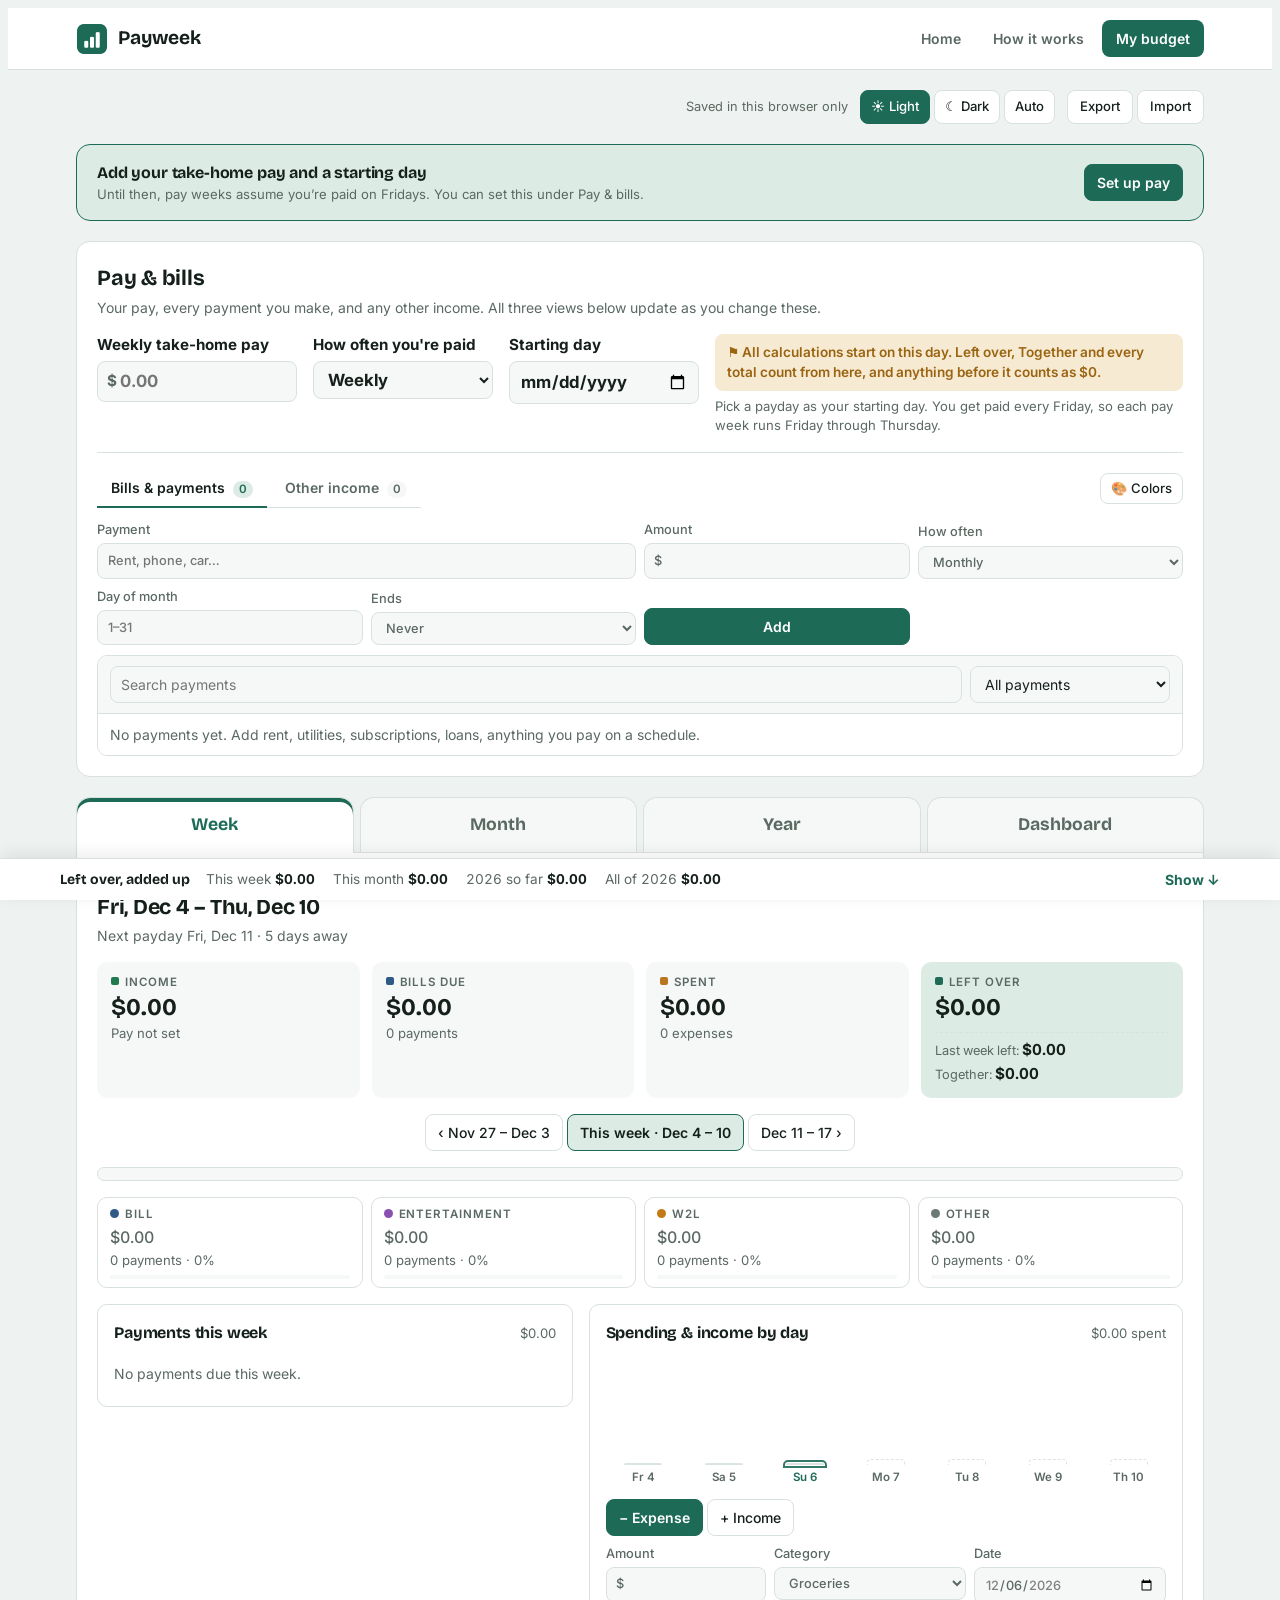
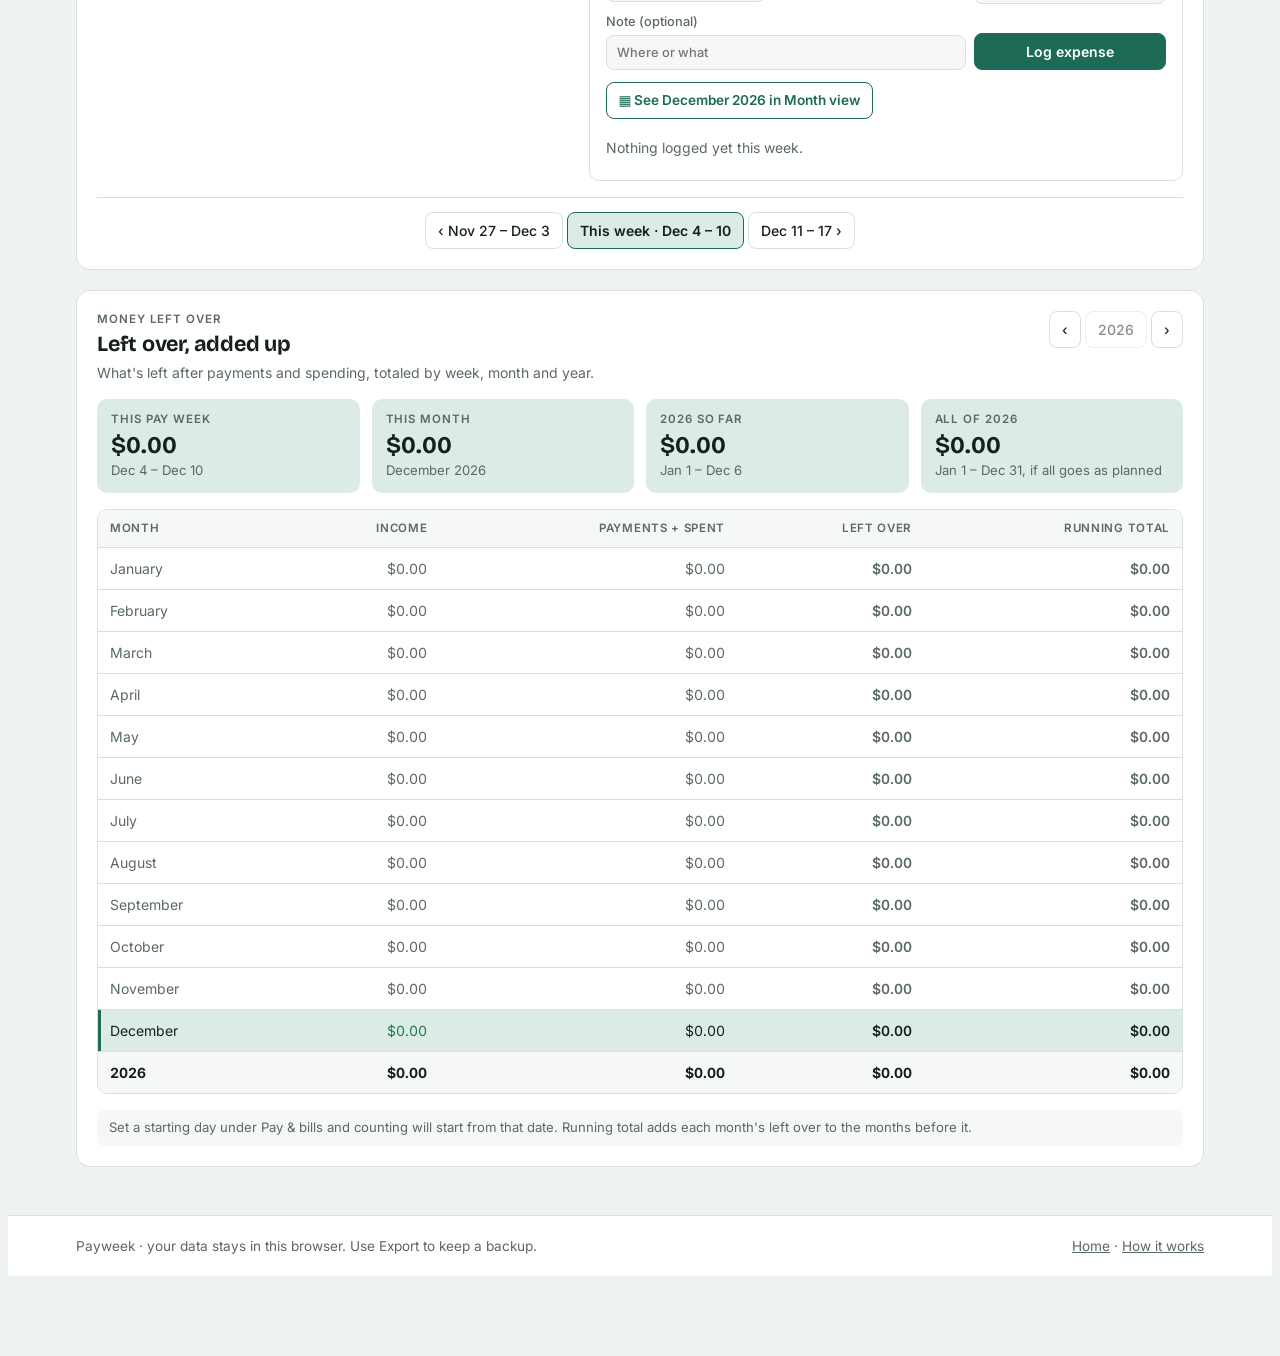
==== commit 5827d526: "Update app.html" ====
--- a/app.html
+++ b/app.html
@@ -40,6 +40,8 @@
 .seg.theme button[aria-pressed="true"] { background: var(--accent); color: var(--accent-ink); border-color: var(--accent); }
 
 * { box-sizing: border-box; }
+/* "hidden" must always win: layout rules like .block { display:flex } would otherwise keep a hidden panel on screen */
+[hidden] { display: none !important; }
 body { background: var(--bg); color: var(--ink); font-family: var(--body); font-size: 14px; line-height: 1.5;
   padding-left: max(16px, env(safe-area-inset-left, 0px)); padding-right: max(16px, env(safe-area-inset-right, 0px)); padding-block: 24px 56px; }
 .wrap { max-width: 1160px; margin: 0 auto; display: flex; flex-direction: column; gap: 20px; }
@@ -221,6 +223,15 @@
 .subtabs .count { display: inline-block; min-width: 20px; padding: 0 6px; border-radius: 999px; background: var(--surface-2); color: var(--muted); font-size: 0.72rem; text-align: center; margin-left: 4px; }
 .subtabs button[aria-selected="true"] .count { background: var(--accent-soft); color: var(--accent); }
 .listtools { display: grid; grid-template-columns: minmax(0, 1fr) minmax(0, 200px); gap: 8px; }
+/* search + filter, the count line and the scrolling list sit together in one box */
+.seg.logkind { grid-column: 1 / -1; justify-self: start; }
+.seg.logkind button[aria-pressed="true"] { background: var(--accent); color: var(--accent-ink); border-color: var(--accent); font-weight: 600; }
+.seg.logkind button[data-logkind="income"][aria-pressed="true"] { background: var(--pos); border-color: var(--pos); color: var(--surface); }
+.listbox { border: 1px solid var(--line); border-radius: var(--r); background: var(--surface); overflow: hidden; }
+.listbox .listtools { padding: 10px 12px; background: var(--surface-2); border-bottom: 1px solid var(--line); }
+.listbox .listhead { padding: 6px 12px 0; }
+.listbox .listhead:has(span:empty) { display: none; }
+.listbox .itemlist { border: 0; border-radius: 0; }
 .listhead { display: flex; justify-content: space-between; align-items: baseline; gap: 8px; font-size: 0.8rem; color: var(--muted); }
 .catstrip { display: grid; grid-template-columns: repeat(4, minmax(0, 1fr)); gap: 8px; }
 .catbox { border: 1px solid var(--line); border-radius: var(--r); padding: 8px 12px; display: flex; flex-direction: column; gap: 2px; min-width: 0; }
@@ -311,7 +322,7 @@
 .colorrow .sample { margin-left: auto; font-size: 0.72rem; padding: 1px 6px; border-radius: 5px; white-space: nowrap; }
 .pill.bill.done { text-decoration: line-through; }
 .pill.inc { background: var(--pos-soft); color: var(--pos); font-weight: 600; }
-.pill.sp { color: var(--spent); padding-left: 0; }
+.pill.sp { color: var(--ink); background: color-mix(in srgb, var(--spent) 18%, var(--surface)); box-shadow: inset 3px 0 0 var(--spent); }
 .cal .wsum { padding: 8px 10px; border-bottom: 1px solid var(--line); background: var(--surface-2); display: flex; flex-direction: column; gap: 1px; font-size: 0.78rem; font-variant-numeric: tabular-nums; cursor: pointer; }
 .cal .wsum b { font-size: 0.9rem; }
 .cal .wsum b.neg { color: var(--neg); }
@@ -443,6 +454,7 @@
         </div>
         <div class="block" id="pane-bills" role="tabpanel" aria-labelledby="st-bills">
           <form class="itemform" id="form-bills" autocomplete="off"></form>
+          <div class="listbox">
           <div class="listtools">
             <input type="search" id="q-bills" placeholder="Search payments" aria-label="Search payments">
             <select id="f-bills" aria-label="Filter payments">
@@ -457,10 +469,12 @@
           </div>
           <div class="listhead"><span id="info-bills"></span></div>
           <div class="itemlist" id="list-bills" tabindex="0" aria-label="Your bills and payments"></div>
+          </div>
         </div>
         <div class="block" id="pane-incomes" role="tabpanel" aria-labelledby="st-incomes" hidden>
           <p class="small muted">Money on top of your weekly pay: overtime, a side job, a bonus, tips. Make it one time or repeating.</p>
           <form class="itemform" id="form-incomes" autocomplete="off"></form>
+          <div class="listbox">
           <div class="listtools">
             <input type="search" id="q-incomes" placeholder="Search income" aria-label="Search income">
             <select id="f-incomes" aria-label="Filter income">
@@ -476,6 +490,7 @@
           </div>
           <div class="listhead"><span id="info-incomes"></span></div>
           <div class="itemlist" id="list-incomes" tabindex="0" aria-label="Your other income"></div>
+          </div>
         </div>
       </div>
     </div>
@@ -718,15 +733,18 @@
       const occ = { kind, bill: v, item: v, date, d, key, moved, from: from || date, edited: !!(o && (o.name || o.amount != null)) || !!it.edited };
       if (o && o.skip) skipped.push(occ); else (kind === 'bills' ? payments : extras).push(occ);
     };
+    // nothing before the starting day exists: no pay, payments, income or spending is shown or counted
+    const st0 = state.settings.payday || '';
     for (let i = 0; i < n; i++) {
       const d = addDays(start, i), di = iso(d);
+      if (st0 && di < st0) continue;
       if (isPayday(d)) paydays++;
       for (const b of state.settings.bills) if (dueOn(b, d) && !mv[b.id + '@' + di]) add('bills', b, di, b.id + '@' + di, false);
       for (const x of state.settings.incomes) if (dueOn(x, d) && !mv[x.id + '@' + di]) add('incomes', x, di, x.id + '@' + di, false);
     }
     // occurrences of repeating items that were moved to another day
     for (const [key, to] of Object.entries(mv)) {
-      if (to < s || to > e) continue;
+      if (to < s || to > e || (st0 && to < st0)) continue;
       const at = key.lastIndexOf('@'), id = key.slice(0, at), from = key.slice(at + 1);
       const b = state.settings.bills.find(x => x.id === id);
       if (b) { if (dueOn(b, parse(from))) add('bills', b, to, key, true, from); continue; }
@@ -735,7 +753,7 @@
     }
     const byDate = (a, b) => a.date < b.date ? -1 : a.date > b.date ? 1 : 0;
     payments.sort(byDate); extras.sort(byDate); skipped.sort(byDate);
-    const exps = state.expenses.filter(x => x.date >= s && x.date <= e)
+    const exps = state.expenses.filter(x => x.date >= s && x.date <= e && (!st0 || x.date >= st0))
       .sort((a, b) => a.date < b.date ? 1 : a.date > b.date ? -1 : (b.createdAt || 0) - (a.createdAt || 0));
     const pay = round2((+state.settings.weeklyPay || 0) * paydays);
     const extra = sum(extras, x => x.item.amount);
@@ -768,6 +786,7 @@
     async saveSettings() { this.persist(); },
     async add(kind, x) { state[kind].push({ id: uid(), ...x }); this.persist(); render(); },
     async remove(kind, id) { state[kind] = state[kind].filter(x => x.id !== id); this.persist(); render(); },
+    async update(kind, id, patch) { const x = state[kind].find(y => y.id === id); if (x) Object.assign(x, patch); this.persist(); render(); },
   };
 
   function dbBackend(db, id) {
@@ -798,6 +817,7 @@
       saveSettings(s) { return sref.set(JSON.parse(JSON.stringify(s))); },
       async add(kind, x) { await cols[kind].add(x); },
       async remove(kind, id) { await cols[kind].doc(id).delete(); },
+      async update(kind, id, patch) { await cols[kind].doc(id).update(patch); },
     };
   }
 
@@ -830,7 +850,7 @@
 
   // ---------- render ----------
   function render() {
-    resetCum();
+    resetCum(); clampNav();
     $('#tab-week').textContent = isWeekly() ? 'Week' : 'Pay period';
     for (const v of ['week', 'month', 'year', 'dashboard']) { const a = $('#tab-' + v); if (v === state.view) a.setAttribute('aria-current', 'page'); else a.removeAttribute('aria-current'); }
     renderSetup(); renderList('bills'); renderList('incomes'); updateQSum();
@@ -1014,7 +1034,7 @@
       <div class="panel-head">
         <div><p class="eyebrow">Money left over</p><h2>Left over, added up</h2>
           <p class="sub">What's left after payments and spending, totaled by week, month and year.</p></div>
-        <div class="seg"><button type="button" data-act="yr" data-n="-1" aria-label="Previous year">‹</button><button type="button" data-act="yrNow" ${Y === t.getFullYear() ? 'disabled' : ''}>${Y}</button><button type="button" data-act="yr" data-n="1" aria-label="Next year">›</button></div>
+        <div class="seg"><button type="button" data-act="yr" data-n="-1" aria-label="Previous year" ${startDay() && Y <= startDay().getFullYear() ? 'disabled title="Before your starting day"' : ''}>‹</button><button type="button" data-act="yrNow" ${Y === t.getFullYear() ? 'disabled' : ''}>${Y}</button><button type="button" data-act="yr" data-n="1" aria-label="Next year">›</button></div>
       </div>
       <div class="stats">
         ${tile(isWeekly() ? 'This pay week' : 'This pay period',`${short(cw.start)} – ${short(cw.end)}`, cw.left)}
@@ -1089,8 +1109,18 @@
   // "Nov 6 – 12" or "Oct 30 – Nov 5"
   const spanTxt = (a, b) => a.getMonth() === b.getMonth() ? `${short(a)} – ${b.getDate()}` : `${short(a)} – ${short(b)}`;
   // ‹ previous · this period · next › buttons, each showing its dates
-  const navSeg = (act, nowAct, isNow, prevTxt, nowTxt, nextTxt, prevAria, nextAria) => `<div class="seg nav">
-      <button type="button" data-act="${act}" data-n="-1" aria-label="${prevAria}: ${prevTxt.replace('‹ ', '')}">${prevTxt}</button>
+  // ----- the starting day is also the earliest date you can navigate to -----
+  const startDay = () => state.settings.payday ? parse(state.settings.payday) : null;
+  const monthNum = (y, m) => y * 12 + m;
+  function clampNav() {
+    const s = startDay(); if (!s) return;
+    const mp = iso(periodStartFor(s));
+    if (state.viewStart && iso(periodStartFor(parse(state.viewStart))) < mp) state.viewStart = mp;
+    if (monthNum(state.month.y, state.month.m) < monthNum(s.getFullYear(), s.getMonth())) state.month = { y: s.getFullYear(), m: s.getMonth() };
+    if (state.year < s.getFullYear()) state.year = s.getFullYear();
+  }
+  const navSeg = (act, nowAct, isNow, prevTxt, nowTxt, nextTxt, prevAria, nextAria, prevOff) => `<div class="seg nav">
+      <button type="button" data-act="${act}" data-n="-1" aria-label="${prevAria}: ${prevTxt.replace('‹ ', '')}" ${prevOff ? 'disabled title="Before your starting day"' : ''}>${prevTxt}</button>
       <button type="button" data-act="${nowAct}" ${isNow ? 'disabled aria-current="true"' : `title="Back to today" aria-label="${nowTxt}. Back to today"`}>${nowTxt}${isNow ? '' : ' <span aria-hidden="true">↺</span>'}</button>
       <button type="button" data-act="${act}" data-n="1" aria-label="${nextAria}: ${nextTxt.replace(' ›', '')}">${nextTxt}</button></div>`;
 
@@ -1100,7 +1130,9 @@
   function renderWeek(el) {
     const t = today(), tIso = iso(t);
     const cur = weekStartFor(t);
-    const start = state.viewStart ? periodStartFor(parse(state.viewStart)) : cur;
+    let start = state.viewStart ? periodStartFor(parse(state.viewStart)) : cur;
+    const minP = startDay() ? periodStartFor(startDay()) : null;
+    if (minP && iso(start) < iso(minP)) start = minP;   // a starting day in the future: open on its first pay period
     const w = week(start);
     const nDays = diffDays(start, w.end) + 1, pn = PN();
     const isCur = iso(start) === iso(cur), isPast = w.e < tIso;
@@ -1116,7 +1148,7 @@
     const pw = prevPeriodStart(start), nw = nextPeriodStart(start);
     const navWeek = navSeg('wk', 'wkNow', isCur,
       `‹ ${spanTxt(pw, periodEnd(pw))}`, `${isCur ? 'This ' + pn : isWeekly() ? 'Week of' : 'Pay period'} · ${spanTxt(start, w.end)}`, `${spanTxt(nw, periodEnd(nw))} ›`,
-      'Previous ' + pn, 'Next ' + pn);
+      'Previous ' + pn, 'Next ' + pn, !!minP && iso(pw) < iso(minP));
 
     const editBtn = p => `<button type="button" class="ghost" data-act="editOcc" data-kind="bills" data-id="${esc(p.bill.id)}" data-key="${esc(p.key)}" data-date="${p.date}" aria-label="Edit ${esc(p.bill.name)} on ${short(p.d)} only">Edit</button>`;
     const skippedBills = w.skipped.filter(p => p.kind === 'bills');
@@ -1145,6 +1177,16 @@
         <span class="what"><b>${esc(x.category)}</b>${x.note ? ' <span class="muted">· ' + esc(x.note) + '</span>' : ''}</span>
         <b class="num">${money(+x.amount)}</b>
         <button type="button" class="ghost" data-act="delExp" data-id="${esc(x.id)}" aria-label="Delete expense">✕</button></div>`;
+    // income logged from this form = one-time income items marked "logged"
+    const logIsInc = state.logKind === 'income';
+    const loggedInc = w.extras.filter(x => x.item.logged);
+    const incRow = x => `<div class="exprow inc">
+        <span class="muted">${wkday(x.d)} ${x.d.getDate()}</span>
+        <span class="what">${cdot(itemColor('incomes', x.item))}<b>${esc(x.item.name)}</b> <span class="muted">· ${incCatOf(x.item)} income</span></span>
+        <b class="num" style="color:var(--pos)">+${money(+x.item.amount)}</b>
+        <button type="button" class="ghost" data-act="delItem" data-kind="incomes" data-id="${esc(x.item.id)}" aria-label="Delete ${esc(x.item.name)}">✕</button></div>`;
+    const logRows = [...w.exps.map(x => ({ date: x.date, t: x.createdAt || 0, html: expRow(x) })), ...loggedInc.map(x => ({ date: x.date, t: x.item.loggedAt || 0, html: incRow(x) }))]
+      .sort((a, b) => a.date < b.date ? 1 : a.date > b.date ? -1 : b.t - a.t);
 
     el.innerHTML = `
       <div class="panel-head">
@@ -1170,18 +1212,22 @@
           <div>${billsHtml}</div>
         </div>
         <div class="card">
-          <div class="card-head"><h3>Spending by day</h3><span class="small muted">${money(w.spent)} total</span></div>
+          <div class="card-head"><h3>Spending &amp; income by day</h3><span class="small muted">${money(w.spent)} spent${loggedInc.length ? ' · +' + money(sum(loggedInc, x => x.item.amount)) + ' logged' : ''}</span></div>
           <div class="days" aria-label="Spending per day" style="grid-template-columns:repeat(${nDays}, minmax(0, 1fr));gap:${nDays > 14 ? 2 : nDays > 7 ? 4 : 6}px">${bars}</div>
           <form class="miniform" id="expform" autocomplete="off">
+            <div class="seg logkind wide" role="group" aria-label="What are you logging?">
+              <button type="button" data-logkind="expense" aria-pressed="${logIsInc ? 'false' : 'true'}">− Expense</button>
+              <button type="button" data-logkind="income" aria-pressed="${logIsInc ? 'true' : 'false'}">+ Income</button>
+            </div>
             <label class="field">Amount<div class="money-in"><span>$</span><input id="eAmt" type="number" inputmode="decimal" min="0.01" step="0.01" required></div></label>
-            <label class="field">Category<select id="eCat">${CATS.map(c => `<option>${c}</option>`).join('')}</select></label>
-            <label class="field">Date<input id="eDate" type="date" value="${defDate}" min="${w.s}" max="${w.e}" required></label>
-            <label class="field wide">Note (optional)<input id="eNote" maxlength="80" placeholder="Where or what"></label>
-            <button class="primary" type="submit">Log expense</button>
+            <label class="field"><span id="eCatLbl">${logIsInc ? 'Type' : 'Category'}</span><select id="eCat">${(logIsInc ? INC_CATS : CATS).map(c => `<option>${c}</option>`).join('')}</select></label>
+            <label class="field">Date<input id="eDate" type="date" value="${defDate}" min="${minP && iso(minP) > w.s ? iso(minP) : w.s}" max="${w.e}" required></label>
+            <label class="field wide"><span id="eNoteLbl">${logIsInc ? 'From (optional)' : 'Note (optional)'}</span><input id="eNote" maxlength="80" placeholder="${logIsInc ? 'Tips, refund, gift…' : 'Where or what'}"></label>
+            <button class="primary" type="submit" id="eSubmit">${logIsInc ? 'Log income' : 'Log expense'}</button>
           </form>
           <div class="tomonth">${[start, w.end].filter((d, i, a) => i === 0 || d.getMonth() !== a[0].getMonth()).map(d =>
             `<button type="button" data-act="openMonth" data-y="${d.getFullYear()}" data-m="${d.getMonth()}"><span aria-hidden="true">▦</span> See ${fmtD(d, { month: 'long', year: 'numeric' })} in Month view</button>`).join('')}</div>
-          <div>${w.exps.length ? w.exps.map(expRow).join('') : `<p class="empty">Nothing logged yet this ${pn}.</p>`}</div>
+          <div>${logRows.length ? logRows.map(r => r.html).join('') : `<p class="empty">Nothing logged yet this ${pn}.</p>`}</div>
         </div>
       </div>
       <div class="viewfoot">${navWeek}</div>`;
@@ -1212,11 +1258,11 @@
         const movedTip = o => o.moved ? ` (moved from ${short(parse(o.from))})` : '';
         cells.push(`<div class="cell ${out ? 'out' : ''} ${di === tIso ? 'today' : ''} ${rowCls}" data-act="openWeek" data-s="${w.s}" data-day="${di}" tabindex="0" title="${fmtD(d, { weekday: 'long', month: 'long', day: 'numeric' })}">
           <span class="dn">${d.getDate()}</span>
-          ${payAmt && isPayday(d) ? `<span class="pill inc" title="Payday">+${money(payAmt)} pay</span>` : ''}
+          ${payAmt && isPayday(d) && !(state.settings.payday && di < state.settings.payday) ? `<span class="pill inc" title="Payday">+${money(payAmt)} pay</span>` : ''}
           ${exs.map(x => `<span class="pill inc tinted drag ${x.moved ? 'moved' : ''} ${x.edited ? 'edited' : ''}" style="--pc:${itemColor('incomes', x.item)}" draggable="true" data-act="editOcc" data-kind="incomes" data-drag="incomes" data-id="${esc(x.item.id)}" data-key="${esc(x.key)}" data-date="${x.date}" title="${esc(x.item.name)} ${money(+x.item.amount)}${movedTip(x)} · click to edit this one, drag to move">${x.edited ? '✎ ' : ''}${x.moved ? '↪ ' : ''}+${money(+x.item.amount)} ${esc(x.item.name)}</span>`).join('')}
           ${pays.map(p => `<span class="pill bill tinted drag ${state.settings.paid[p.key] ? 'done' : ''} ${p.moved ? 'moved' : ''} ${p.edited ? 'edited' : ''}" style="--pc:${itemColor('bills', p.bill)}" draggable="true" data-act="editOcc" data-kind="bills" data-drag="bills" data-id="${esc(p.bill.id)}" data-key="${esc(p.key)}" data-date="${p.date}" title="${esc(p.bill.name)} ${money(+p.bill.amount)}${movedTip(p)} · click to edit this one, drag to move">${p.edited ? '✎ ' : ''}${p.moved ? '↪ ' : ''}${esc(p.bill.name)} ${money(+p.bill.amount)}</span>`).join('')}
           ${w.skipped.filter(o => o.date === di).map(o => `<span class="pill skip" data-act="editOcc" data-kind="${o.kind}" data-id="${esc(o.item.id)}" data-key="${esc(o.key)}" data-date="${o.date}" title="${esc(o.item.name)} skipped · click to edit">${esc(o.item.name)}</span>`).join('')}
-          ${sp ? `<span class="pill sp">Spent ${money(sp)}</span>` : ''}
+          ${w.exps.filter(x => x.date === di).map(x => `<span class="pill sp drag" draggable="true" data-drag="expenses" data-id="${esc(x.id)}" data-date="${x.date}" title="${esc(x.category)}${x.note ? ' · ' + esc(x.note) : ''} ${money(+x.amount)} · drag to another day to move it">−${money(+x.amount)} ${esc(x.category)}</span>`).join('')}
         </div>`);
       }
       cells.push(`<div class="wsum ${rowCls}" data-act="openWeek" data-s="${w.s}" tabindex="0">
@@ -1231,7 +1277,7 @@
     const mLabel = d => fmtD(d, d.getFullYear() === y ? { month: 'long' } : { month: 'long', year: 'numeric' });
     const navMonth = navSeg('mo', 'moNow', isNow,
       `‹ ${mLabel(new Date(y, m - 1, 1))}`, `${isNow ? 'This month · ' : ''}${fmtD(first, { month: 'long', year: 'numeric' })}`, `${mLabel(new Date(y, m + 1, 1))} ›`,
-      'Previous month', 'Next month');
+      'Previous month', 'Next month', !!startDay() && monthNum(y, m) <= monthNum(startDay().getFullYear(), startDay().getMonth()));
     el.innerHTML = `
       <div class="panel-head">
         <div><p class="eyebrow">Month</p><h2>${fmtD(first, { month: 'long', year: 'numeric' })}</h2>
@@ -1246,7 +1292,7 @@
       </div>
       <div class="navrow">${navMonth}</div>
       ${catStrip(md.payments)}
-      <p class="note-bar">Click a payment or income to change just that one: its amount, name or date, or skip it. ✎ marks one you changed. You can also drag it onto another day to move it. A one-time item just gets its new date. A repeating item moves only that one time and is marked <b>↪ Moved</b>. Drag it back to its original day to undo.</p>
+      <p class="note-bar">Click a payment or income to change just that one: its amount, name or date, or skip it. ✎ marks one you changed. You can also drag it onto another day to move it, and the same goes for spending you logged. A one-time item just gets its new date. A repeating item moves only that one time and is marked <b>↪ Moved</b>. Drag it back to its original day to undo.</p>
       <div class="calwrap"><div class="cal">${heads.join('')}${cells.join('')}</div></div>
       <p class="note-bar">Month totals count only days inside ${fmtD(first, { month: 'long' })}. The right column counts the whole row, even the days that fall in the next or previous month.</p>
       <div class="viewfoot">${navMonth}</div>`;
@@ -1256,7 +1302,7 @@
   function renderYear(el) {
     const Y = state.year, t = today(), tIso = iso(t);
     const yc = counted(new Date(Y, 0, 1), new Date(Y, 11, 31)); // same figures as "Left over, added up"
-    const navYear = navSeg('yr', 'yrNow', Y === t.getFullYear(), `‹ ${Y - 1}`, `${Y === t.getFullYear() ? 'This year · ' : ''}${Y}`, `${Y + 1} ›`, 'Previous year', 'Next year');
+    const navYear = navSeg('yr', 'yrNow', Y === t.getFullYear(), `‹ ${Y - 1}`, `${Y === t.getFullYear() ? 'This year · ' : ''}${Y}`, `${Y + 1} ›`, 'Previous year', 'Next year', !!startDay() && Y <= startDay().getFullYear());
     let start = yearFirstWeek(Y);
     const rows = []; let n = 1;
     const tot = { income: 0, bills: 0, spent: 0, left: 0 };
@@ -1368,6 +1414,7 @@
     if (ends === 'count') { it.count = Math.max(1, parseInt(v('Count'), 10) || 1); }
     const list = state.settings[kind], i = list.findIndex(x => x.id === it.id);
     it.cat = i >= 0 ? catFor(kind, list[i]) : CATS_BY[kind][0];
+    if (i >= 0 && list[i].logged) { it.logged = true; it.loggedAt = list[i].loggedAt; }   // keep it in the day's log after an edit
     if (i >= 0) list[i] = it; else list.push(it);
     resetForm(kind); render(); queueSave();
     $('#' + p + 'Name').focus();
@@ -1674,6 +1721,15 @@
   });
   function moveItem(dr, to) {
     if (!to || to === dr.date) return;
+    if (state.settings.payday && to < state.settings.payday) { toast('Can’t move anything before your starting day.'); return; }
+    if (dr.kind === 'expenses') {
+      // a logged expense just gets a new date
+      const x = state.expenses.find(e => e.id === dr.id); if (!x) return;
+      backend.update('expenses', x.id, { date: to })
+        .then(() => toast(`Moved ${money(+x.amount)} ${x.category} to ${short(parse(to))}`))
+        .catch(err => setSaveState('Couldn’t move that expense (' + (err && err.code || 'error') + ')'));
+      return;
+    }
     const it = state.settings[dr.kind].find(x => x.id === dr.id); if (!it) return;
     const s = state.settings;
     if (it.freq === 'once') {
@@ -1757,10 +1813,33 @@
       render(); queueSave();
     }
   });
+  // Expense / Income switch on the day form: swap the fields in place so a typed amount isn't lost
+  document.addEventListener('click', e => {
+    const b = e.target.closest('[data-logkind]'); if (!b) return;
+    const inc = b.dataset.logkind === 'income';
+    state.logKind = inc ? 'income' : 'expense';
+    document.querySelectorAll('[data-logkind]').forEach(x => x.setAttribute('aria-pressed', String(x === b)));
+    $('#eCat').innerHTML = (inc ? INC_CATS : CATS).map(c => `<option>${c}</option>`).join('');
+    $('#eCatLbl').textContent = inc ? 'Type' : 'Category';
+    $('#eNoteLbl').textContent = inc ? 'From (optional)' : 'Note (optional)';
+    $('#eNote').placeholder = inc ? 'Tips, refund, gift…' : 'Where or what';
+    $('#eSubmit').textContent = inc ? 'Log income' : 'Log expense';
+    $('#eAmt').focus();
+  });
   document.addEventListener('submit', e => {
     if (e.target.id !== 'expform') return;
     e.preventDefault();
     const amount = round2(+$('#eAmt').value || 0); if (amount <= 0) return;
+    if (state.logKind === 'income') {
+      // income for the day becomes a one-time income item, so it counts everywhere income counts
+      const date = $('#eDate').value; if (!date) return;
+      const cat = $('#eCat').value, note = $('#eNote').value.trim();
+      state.settings.incomes.push({ id: uid(), name: note || cat + ' income', amount, freq: 'once', ends: 'never', date, cat, logged: true, loggedAt: Date.now() });
+      render(); queueSave();
+      toast(`Logged +${money(amount)} income for ${short(parse(date))}`);
+      const a = $('#eAmt'); if (a) a.focus();
+      return;
+    }
     const x = { date: $('#eDate').value, amount, category: $('#eCat').value, note: $('#eNote').value.trim(), createdAt: Date.now() };
     if (!x.date) return;
     backend.add('expenses', x).catch(err => setSaveState(err && err.code === 'quota_exceeded' ? 'Storage is full. Delete some old expenses to add more.' : 'Couldn’t log that expense. Try again.'));
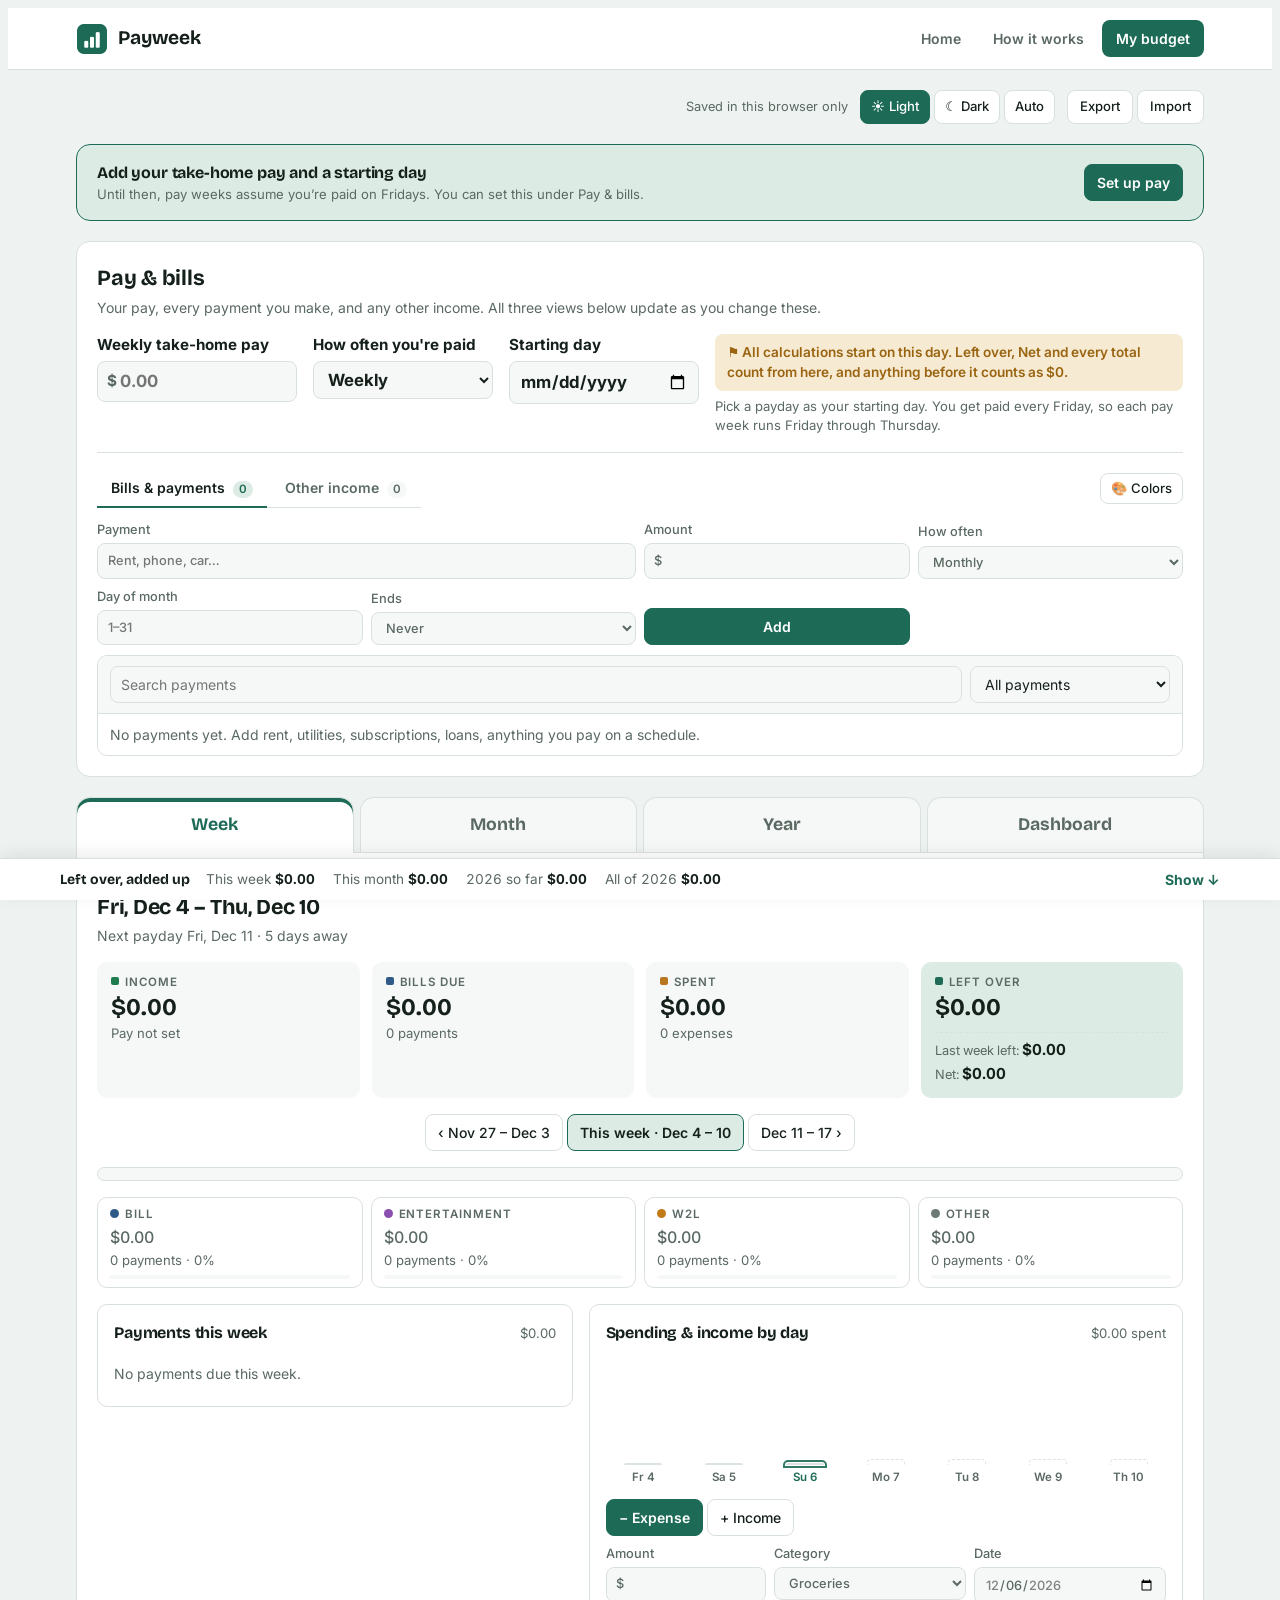
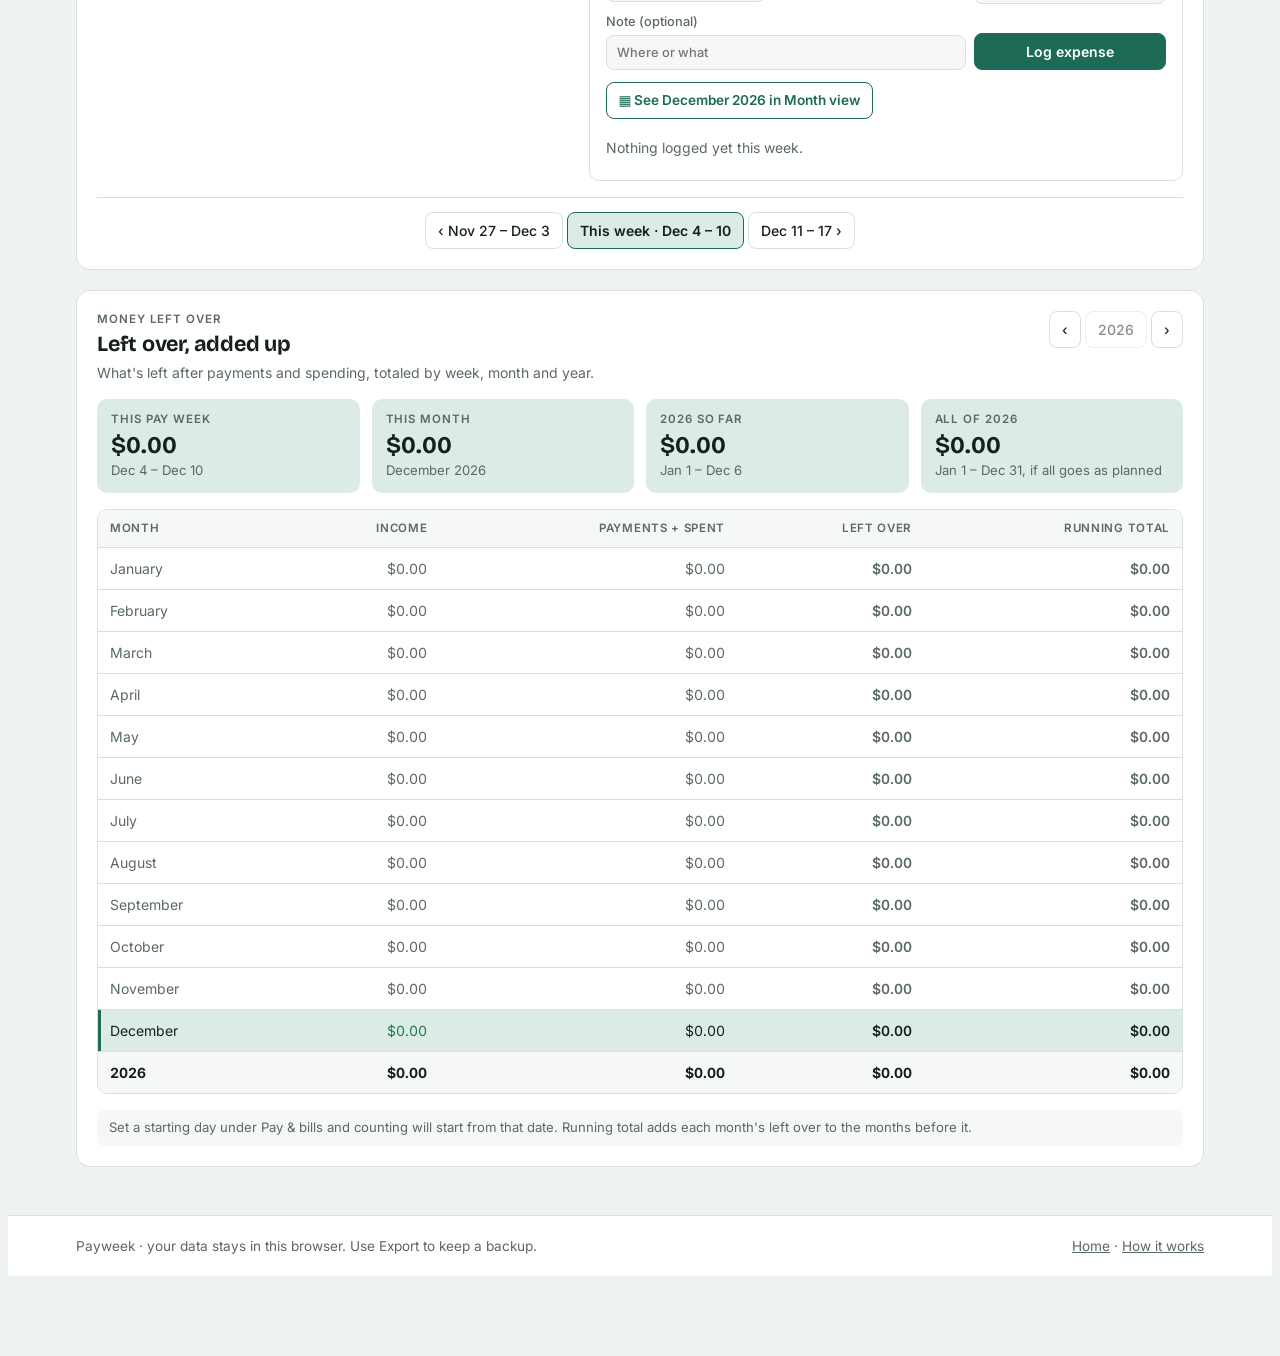
==== commit a95c5f20: "updates" ====
--- a/app.html
+++ b/app.html
@@ -266,6 +266,11 @@
 tbody tr { cursor: pointer; }
 tbody tr:hover td { background: var(--surface-2); }
 tr.past td { color: var(--muted); }
+tr.mrow td { background: var(--surface-2); font-weight: 600; border-top: 2px solid var(--line); color: var(--ink); }
+tr.mrow td .mlink { font-family: var(--display); font-size: 1rem; color: var(--accent); }
+tr.mrow:hover td { background: color-mix(in srgb, var(--accent) 10%, var(--surface-2)); }
+tr.mrow.now td:first-child { box-shadow: inset 3px 0 0 var(--accent); }
+tr.mrow td.neg { color: var(--neg); }
 tr.current td { background: var(--accent-soft); }
 tr.current td:first-child { box-shadow: inset 3px 0 0 var(--accent); }
 td.wk, td.dates { white-space: nowrap; }
@@ -284,7 +289,32 @@
 .yearsum b { font-family: var(--display); font-size: 1.15rem; font-variant-numeric: tabular-nums; }
 .note-bar { font-size: 0.82rem; color: var(--muted); background: var(--surface-2); border-radius: 8px; padding: 8px 12px; }
 
-.months { display: grid; grid-template-columns: repeat(6, minmax(0, 1fr)); gap: 8px; }
+.months { display: grid; grid-template-columns: repeat(auto-fill, minmax(232px, 1fr)); gap: 10px; }
+.ycal { border: 1px solid var(--line); border-radius: var(--r); background: var(--surface); padding: 8px 8px 10px; min-width: 0; }
+.ycal.now { border-color: var(--accent); box-shadow: inset 0 0 0 1px var(--accent); }
+.ycal .yhead { display: flex; justify-content: space-between; align-items: baseline; gap: 6px; width: 100%; padding: 4px 6px 6px; border-radius: 8px; text-align: left; }
+.ycal .yhead:hover { background: var(--surface-2); }
+.ycal .yhead .mname { font-weight: 600; }
+.ycal .yhead b { font-family: var(--display); font-variant-numeric: tabular-nums; font-size: 0.95rem; }
+.ycal .yhead b.neg { color: var(--neg); }
+.ycal .ygrid { display: grid; grid-template-columns: repeat(7, minmax(0, 1fr)); gap: 2px; }
+.ycal .ywd { font-size: 0.64rem; text-transform: uppercase; letter-spacing: 0.04em; color: var(--muted); text-align: center; padding: 2px 0 4px; }
+.ycal .yd { display: flex; flex-direction: column; align-items: center; justify-content: flex-start; gap: 2px; height: 34px; padding-top: 3px; border-radius: 6px; font-size: 0.78rem; font-variant-numeric: tabular-nums; }
+.ycal button.yd:hover { background: var(--surface-2); }
+.ycal .yd.blank { visibility: hidden; }
+.ycal .yd.pre { color: var(--muted); opacity: .45; cursor: default; }
+.ycal .yd.ypay { font-weight: 700; color: var(--pos); }
+.ycal button.yd, .ycal button.yhead { border: 0; background: none; box-shadow: none; margin: 0; min-height: 0; color: inherit; font: inherit; cursor: pointer; }
+.ycal button.yd { font-size: 0.78rem; }
+.ycal button.yd.ypay { color: var(--pos); font-weight: 700; }
+.ycal .yd .n { width: 20px; height: 20px; display: grid; place-items: center; border-radius: 50%; }
+.ycal .yd.today .n { background: var(--accent); color: var(--accent-ink); }
+.ycal .dots { display: flex; gap: 2px; height: 5px; }
+.ycal .dots i { width: 5px; height: 5px; border-radius: 50%; display: block; }
+.ycal .mbar { height: 4px; border-radius: 3px; background: var(--line); overflow: hidden; display: flex; margin: 8px 4px 0; }
+.ycal .mbar i { display: block; height: 100%; }
+.ylegend { display: flex; flex-wrap: wrap; gap: 6px 14px; font-size: 0.78rem; color: var(--muted); margin: 0 0 8px; }
+.ylegend i { display: inline-block; width: 8px; height: 8px; border-radius: 50%; margin-right: 5px; vertical-align: 1px; }
 .mcard { text-align: left; display: flex; flex-direction: column; gap: 2px; padding: 10px 12px; border-radius: var(--r); background: var(--surface-2); border: 1px solid var(--line); min-width: 0; }
 .mcard:hover { border-color: var(--accent); background: var(--surface-2); }
 .mcard.now { border-color: var(--accent); box-shadow: inset 0 0 0 1px var(--accent); }
@@ -370,7 +400,6 @@
 
 @media (max-width: 900px) {
   .grid2, .settings { grid-template-columns: minmax(0, 1fr); }
-  .months { grid-template-columns: repeat(4, minmax(0, 1fr)); }
 }
 @media (max-width: 560px) {
   .stats { grid-template-columns: repeat(2, minmax(0, 1fr)); }
@@ -378,7 +407,6 @@
   .miniform .wide, .itemform .span2 { grid-column: 1 / -1; }
   .panel { padding: 16px; }
   .stat b { font-size: 1.25rem; }
-  .months { grid-template-columns: repeat(2, minmax(0, 1fr)); }
   nav.tabs { gap: 4px; }
   nav.tabs a { font-size: 1rem; padding: 12px 4px; }
 }
@@ -439,7 +467,7 @@
         <input id="payday" type="date" aria-describedby="startAlert paydayHint">
       </label>
       <div class="startnote">
-        <p class="startalert" id="startAlert"><span aria-hidden="true">⚑</span> All calculations start on this day. Left over, Together and every total count from here, and anything before it counts as $0.</p>
+        <p class="startalert" id="startAlert"><span aria-hidden="true">⚑</span> All calculations start on this day. Left over, Net and every total count from here, and anything before it counts as $0.</p>
         <p class="muted small" id="paydayHint">Each pay week runs from payday through the day before your next payday.</p>
       </div>
     </div>
@@ -932,13 +960,13 @@
     const nBad = badW.length + badM.length + badY.length;
     const flagGroup = (title, items, html) => items.length ? `<div><p class="eyebrow">${title} – ${items.length}</p><div class="flaglist">${items.map(html).join('')}</div></div>` : '';
     const alerts = nBad ? `<div class="alerts" role="alert">
-        <h3><span aria-hidden="true">⚠</span> "Together" goes below $0 – ${nBad} time${nBad === 1 ? '' : 's'}</h3>
+        <h3><span aria-hidden="true">⚠</span> "Net" goes below $0 – ${nBad} time${nBad === 1 ? '' : 's'}</h3>
         <p class="small">Counting from ${longD(st)} through ${longD(horizon)}. Select one to open it.</p>
         ${flagGroup(isWeekly() ? 'Pay weeks' : 'Pay periods', badW, x => `<button type="button" class="flag" data-act="openWeek" data-s="${iso(x.ws)}">${spanTxt(x.ws, x.we)}${x.ws.getFullYear() !== t.getFullYear() ? ', ' + x.ws.getFullYear() : ''} <span>·</span> ${money(x.v)}</button>`)}
         ${flagGroup('Months', badM, x => `<button type="button" class="flag" data-act="openMonth" data-y="${x.d.getFullYear()}" data-m="${x.d.getMonth()}">${fmtD(x.d, { month: 'short', year: 'numeric' })} <span>·</span> ${money(x.v)}</button>`)}
         ${flagGroup('Years', badY, x => `<button type="button" class="flag" data-act="openYear" data-y="${x.y}">${x.y} <span>·</span> ${money(x.v)}</button>`)}
       </div>`
-      : `<div class="alerts ok"><h3><span aria-hidden="true">✓</span> "Together" stays at $0 or above</h3><p class="small">Checked every ${PN()}, month and year from ${longD(st)} through ${longD(horizon)}.</p></div>`;
+      : `<div class="alerts ok"><h3><span aria-hidden="true">✓</span> "Net" stays at $0 or above</h3><p class="small">Checked every ${PN()}, month and year from ${longD(st)} through ${longD(horizon)}.</p></div>`;
 
     // per-date changes (moves, edits, skips)
     const keys = [...new Set([...Object.keys(s.moves || {}), ...Object.keys(s.edits || {})])];
@@ -970,7 +998,7 @@
         <p class="sub">Your pay, payments, income, one-time changes and logged spending, all in one place. Select a row to open or edit it.</p></div></div>
       ${alerts}
       <div class="dgrid">
-        <div class="card full"><div class="card-head"><h3>"Together" each ${isWeekly() ? 'pay week' : 'pay period'}</h3><span class="small muted">Red dots are below $0</span></div>
+        <div class="card full"><div class="card-head"><h3>"Net" each ${isWeekly() ? 'pay week' : 'pay period'}</h3><span class="small muted">Red dots are below $0</span></div>
           <div class="chart" id="chTogether"></div></div>
         <div class="card full"><div class="card-head"><h3>Money in vs. out each ${isWeekly() ? 'pay week' : 'pay period'}</h3>
           <div class="clegend"><span><i style="background:var(--pos)"></i>Income</span><span><i style="background:var(--bills)"></i>Payments + spent</span><span><i style="background:repeating-linear-gradient(90deg,var(--ink) 0 4px,transparent 4px 6px)"></i>Left over</span></div></div>
@@ -995,7 +1023,7 @@
             <td>${short(parse(x.date))}, ${parse(x.date).getFullYear()}</td><td>${esc(x.category)}</td><td class="small muted">${esc(x.note || '')}</td><td class="r">${money(+x.amount)}</td></tr>`).join('') : '<tr><td colspan="4" class="muted">Nothing logged yet.</td></tr>'}</tbody></table></div></div>
       </div>`;
     if (chartRO) chartRO.disconnect();
-    lineChart($('#chTogether'), { points: pts, series: [{ key: 'together', name: 'Together', color: 'var(--accent)' }], negKey: 'together', label: `Together for each pay week from ${longD(st)}; ${badW.length} weeks below zero` });
+    lineChart($('#chTogether'), { points: pts, series: [{ key: 'together', name: 'Net', color: 'var(--accent)' }], negKey: 'together', label: `Net for each pay week from ${longD(st)}; ${badW.length} weeks below zero` });
     lineChart($('#chFlow'), { points: pts, series: [{ key: 'income', name: 'Income', color: 'var(--pos)' }, { key: 'out', name: 'Payments + spent', color: 'var(--bills)' }, { key: 'left', name: 'Left over', color: 'var(--ink)', dash: true }], negKey: 'left', label: 'Income, payments plus spending, and left over for each pay week' });
   }
 
@@ -1075,7 +1103,7 @@
   // Lines under each Left over figure: the previous period's left over, and the running "Together" total
   const carry = (label, prev, together) => `<div class="carry">
       <span>${label} left: <strong class="${prev < 0 ? 'neg' : ''}">${money(prev)}</strong></span>
-      ${together == null ? '' : `<span title="Every left over added up since ${longD(trackStart())}">Together: <strong class="${together < 0 ? 'neg' : ''}">${money(together)}</strong></span>`}</div>`;
+      ${together == null ? '' : `<span title="Every left over added up since ${longD(trackStart())}">Net: <strong class="${together < 0 ? 'neg' : ''}">${money(together)}</strong></span>`}</div>`;
   const yearFirstWeek = Y => { const j = new Date(Y, 0, 1); let s = periodStartFor(j); if (iso(s) < iso(j)) s = nextPeriodStart(s); return s; };
   function yearLeft(Y) { let s = yearFirstWeek(Y), t = 0; while (s.getFullYear() === Y) { t += week(s).left; s = nextPeriodStart(s); } return round2(t); }
   // Together through any date (used by the month calendar's 7-day rows)
@@ -1270,7 +1298,7 @@
         <span>In <span style="color:var(--pos)">${money(w.income)}</span></span>
         <span>Due ${money(w.bills)}</span>
         <b class="${w.left < 0 ? 'neg' : ''}">Left ${money(w.left)}</b>
-        ${(() => { const tog = isWeekly() ? cumWeek(ws) : cumThrough(w.end); return tog == null ? '' : `<span class="wcarry"><b class="${tog < 0 ? 'neg' : ''}">Together ${money(tog)}</b></span>`; })()}</div>`);
+        ${(() => { const tog = isWeekly() ? cumWeek(ws) : cumThrough(w.end); return tog == null ? '' : `<span class="wcarry"><b class="${tog < 0 ? 'neg' : ''}">Net ${money(tog)}</b></span>`; })()}</div>`);
       ws = addDays(ws, 7);
     }
     const isNow = y === t.getFullYear() && m === t.getMonth();
@@ -1304,12 +1332,25 @@
     const yc = counted(new Date(Y, 0, 1), new Date(Y, 11, 31)); // same figures as "Left over, added up"
     const navYear = navSeg('yr', 'yrNow', Y === t.getFullYear(), `‹ ${Y - 1}`, `${Y === t.getFullYear() ? 'This year · ' : ''}${Y}`, `${Y + 1} ›`, 'Previous year', 'Next year', !!startDay() && Y <= startDay().getFullYear());
     let start = yearFirstWeek(Y);
-    const rows = []; let n = 1;
+    const rows = []; let n = 1, curM = -1;
     const tot = { income: 0, bills: 0, spent: 0, left: 0 };
     while (start.getFullYear() === Y) {
       const w = week(start);
       for (const k in tot) tot[k] += w[k];
-      const runL = round2(tot.left);
+      if (start.getMonth() !== curM) { // a month heading row before the first period that starts in it
+        curM = start.getMonth();
+        const mf = new Date(Y, curM, 1), mdm = counted(mf, new Date(Y, curM + 1, 0)), mNet = cumMonth(Y, curM);
+        const mNow = Y === t.getFullYear() && curM === t.getMonth();
+        rows.push(`<tr class="mrow ${mNow ? 'now' : ''}" tabindex="0" data-act="openMonth" data-m="${curM}" title="Open ${fmtD(mf, { month: 'long' })} in Month view">
+          <td colspan="2"><span class="mlink">${fmtD(mf, { month: 'long' })} <span aria-hidden="true">›</span></span></td>
+          <td class="r">${money(mdm.income)}</td>
+          <td class="small muted">${mdm.payments.length} payment${mdm.payments.length === 1 ? '' : 's'} in ${fmtD(mf, { month: 'short' })}</td>
+          <td class="r">${money(mdm.bills)}</td>
+          <td class="r">${mdm.spent ? money(mdm.spent) : '—'}</td>
+          <td class="r ${mdm.left < 0 ? 'neg' : ''}">${money(mdm.left)}</td>
+          <td class="r ${mNet != null && mNet < 0 ? 'neg' : ''}">${mNet == null ? '—' : money(mNet)}</td></tr>`);
+      }
+      const runL = cumWeek(start); // Net: every left over added up since the starting day
       const cls = [w.e < tIso ? 'past' : '', (w.s <= tIso && tIso <= w.e) ? 'current' : ''].join(' ');
       const pays = w.payments.length ? '<div class="pays">' + w.payments.map(p => `<span class="pay tinted ${state.settings.paid[p.key] ? 'done' : ''} ${p.moved ? 'moved' : ''}" style="--pc:${itemColor('bills', p.bill)}">${esc(p.bill.name)} ${money(+p.bill.amount)} <em>${wkday(p.d)} ${short(p.d)}${p.moved ? ' · moved' : ''}</em></span>`).join('') + '</div>' : '<span class="muted">—</span>';
       rows.push(`<tr class="${cls}" tabindex="0" data-act="openWeek" data-s="${w.s}">
@@ -1320,20 +1361,45 @@
         <td class="r">${money(w.bills)}</td>
         <td class="r">${w.spent ? money(w.spent) : '<span class="muted">—</span>'}</td>
         <td class="r left ${w.left < 0 ? 'neg' : ''}">${money(w.left)}</td>
-        <td class="r ${runL < 0 ? 'neg' : ''}">${money(runL)}</td></tr>`);
+        <td class="r ${runL != null && runL < 0 ? 'neg' : ''}">${runL == null ? '<span class="muted">—</span>' : money(runL)}</td></tr>`);
       start = nextPeriodStart(start); n++;
     }
     const months = [];
+    const st0 = state.settings.payday || '';
+    const payAmt = +state.settings.weeklyPay || 0;
+    const wd0 = calRowStart(new Date(Y, 0, 1)).getDay(); // same first weekday as the Month view
+    const wdHeads = Array.from({ length: 7 }, (_, i) => `<span class="ywd">${fmtD(new Date(2024, 0, 7 + ((wd0 + i) % 7)), { weekday: 'narrow' })}</span>`).join('');
     for (let m = 0; m < 12; m++) {
-      const md = counted(new Date(Y, m, 1), new Date(Y, m + 1, 0));
+      const first = new Date(Y, m, 1), last = new Date(Y, m + 1, 0);
+      const md = counted(first, last);
+      const r = range(first, last); // already skips days before the starting day
       const tt = Math.max(md.income, md.bills + md.spent, 1);
       const now = Y === t.getFullYear() && m === t.getMonth();
-      months.push(`<button type="button" class="mcard ${now ? 'now' : ''}" data-act="openMonth" data-m="${m}">
-        <span class="mname">${fmtD(new Date(Y, m, 1), { month: 'long' })}</span>
-        <b class="${md.left < 0 ? 'neg' : ''}">${money(md.left)}</b>
-        <span class="small muted">In ${moneyShort(md.income)} · Out ${moneyShort(md.bills + md.spent)}</span>
-        <span class="mbar"><i style="width:${(md.bills / tt * 100).toFixed(1)}%;background:var(--bills)"></i><i style="width:${(md.spent / tt * 100).toFixed(1)}%;background:var(--spent)"></i></span>
-      </button>`);
+      const days = [];
+      for (let i = 0; i < (first.getDay() - wd0 + 7) % 7; i++) days.push('<span class="yd blank"></span>');
+      for (let d = new Date(first); d <= last; d = addDays(d, 1)) {
+        const di = iso(d), pre = st0 && di < st0;
+        const pay = !pre && payAmt && isPayday(d);
+        const bills = r.payments.filter(p => p.date === di), incs = r.extras.filter(x => x.date === di), sp = r.exps.filter(x => x.date === di);
+        const tip = [fmtD(d, { weekday: 'long', month: 'long', day: 'numeric' })];
+        if (pre) tip.push('Before your starting day');
+        if (pay) tip.push(`Payday +${money(payAmt)}`);
+        incs.forEach(x => tip.push(`+${money(+x.item.amount)} ${x.item.name}`));
+        bills.forEach(p => tip.push(`${p.bill.name} ${money(+p.bill.amount)}`));
+        if (sp.length) tip.push(`Spent ${money(sum(sp, x => x.amount))}`);
+        const dots = [...(incs.length ? [`<i style="background:var(--pos)"></i>`] : []),
+          ...bills.slice(0, 3).map(p => `<i style="background:${itemColor('bills', p.bill)}"></i>`),
+          ...(sp.length ? [`<i style="background:var(--spent)"></i>`] : [])].join('');
+        days.push(pre
+          ? `<span class="yd pre" title="${esc(tip.join('\n'))}"><span class="n">${d.getDate()}</span></span>`
+          : `<button type="button" class="yd ${pay ? 'ypay' : ''} ${di === tIso ? 'today' : ''}" data-act="openWeek" data-day="${di}" title="${esc(tip.join('\n'))}"><span class="n">${d.getDate()}</span><span class="dots">${dots}</span></button>`);
+      }
+      months.push(`<div class="ycal ${now ? 'now' : ''}">
+        <button type="button" class="yhead" data-act="openMonth" data-m="${m}" title="Open ${fmtD(first, { month: 'long' })} in Month view">
+          <span class="mname">${fmtD(first, { month: 'long' })}</span><b class="${md.left < 0 ? 'neg' : ''}">${money(md.left)}</b></button>
+        <div class="ygrid">${wdHeads}${days.join('')}</div>
+        <span class="mbar" title="In ${money(md.income)} · Out ${money(md.bills + md.spent)}"><i style="width:${(md.bills / tt * 100).toFixed(1)}%;background:var(--bills)"></i><i style="width:${(md.spent / tt * 100).toFixed(1)}%;background:var(--spent)"></i></span>
+      </div>`);
     }
     el.innerHTML = `
       <div class="panel-head">
@@ -1348,13 +1414,14 @@
       </div>
       <div class="navrow">${navYear}</div>
       ${catStrip(yc.payments)}
+      <p class="ylegend"><span><b style="color:var(--pos)">Bold green</b> = payday</span><span><i style="background:var(--pos)"></i>Other income</span><span><i style="background:var(--bills)"></i>Payment (in its color)</span><span><i style="background:var(--spent)"></i>Spending</span><span>Select a day to open its ${PN()}, or a month name to open the month.</span></p>
       <div class="months">${months.join('')}</div>
       <div class="tablewrap"><table>
-        <thead><tr><th>#</th><th>Dates</th><th class="r">Income</th><th>Payments due</th><th class="r">Total due</th><th class="r">Spent</th><th class="r">Left over</th><th class="r">Running total</th></tr></thead>
+        <thead><tr><th>#</th><th>Dates</th><th class="r">Income</th><th>Payments due</th><th class="r">Total due</th><th class="r">Spent</th><th class="r">Left over</th><th class="r">Net</th></tr></thead>
         <tbody>${rows.join('')}</tbody>
-        <tfoot><tr><td></td><td>${rows.length} ${isWeekly() ? 'weeks' : 'pay periods'}</td><td class="r">${money(tot.income)}</td><td></td><td class="r">${money(tot.bills)}</td><td class="r">${money(tot.spent)}</td><td class="r ${tot.left < 0 ? 'neg' : ''}">${money(tot.left)}</td><td class="r ${tot.left < 0 ? 'neg' : ''}">${money(tot.left)}</td></tr></tfoot>
+        ${(() => { const yNet = cumYear(Y); return `<tfoot><tr><td></td><td>${n - 1} ${isWeekly() ? 'weeks' : 'pay periods'}</td><td class="r">${money(tot.income)}</td><td></td><td class="r">${money(tot.bills)}</td><td class="r">${money(tot.spent)}</td><td class="r ${tot.left < 0 ? 'neg' : ''}">${money(tot.left)}</td><td class="r ${yNet != null && yNet < 0 ? 'neg' : ''}">${yNet == null ? '—' : money(yNet)}</td></tr></tfoot>`; })()}
       </table></div>
-      <p class="note-bar">Left over = income (weekly pay + other income) − payments due − spending you logged.</p>
+      <p class="note-bar">Rows are grouped by the month each ${PN()} starts in. Select a month heading to open it in Month view. Left over = income (pay + other income) − payments due − spending you logged. Net = every left over added up since your starting day.</p>
       <div class="viewfoot">${navYear}</div>`;
   }
 
@@ -1481,8 +1548,8 @@
     $('#paydayHint').textContent = state.settings.payday ? how : 'Pick a payday as your starting day. ' + how;
     $('#payLbl').textContent = f === 'weekly' ? 'Weekly take-home pay' : 'Take-home pay per paycheck';
     $('#startAlert').innerHTML = state.settings.payday
-      ? `<span aria-hidden="true">⚑</span> All calculations start on ${esc(longD(parse(state.settings.payday)))}. Left over, Together and every total count from here, and anything before it counts as $0.`
-      : '<span aria-hidden="true">⚑</span> All calculations start on this day. Left over, Together and every total count from here, and anything before it counts as $0.';
+      ? `<span aria-hidden="true">⚑</span> All calculations start on ${esc(longD(parse(state.settings.payday)))}. Left over, Net and every total count from here, and anything before it counts as $0.`
+      : '<span aria-hidden="true">⚑</span> All calculations start on this day. Left over, Net and every total count from here, and anything before it counts as $0.';
   }
   $('#pay').addEventListener('input', e => {
     const v = e.target.value.trim();
